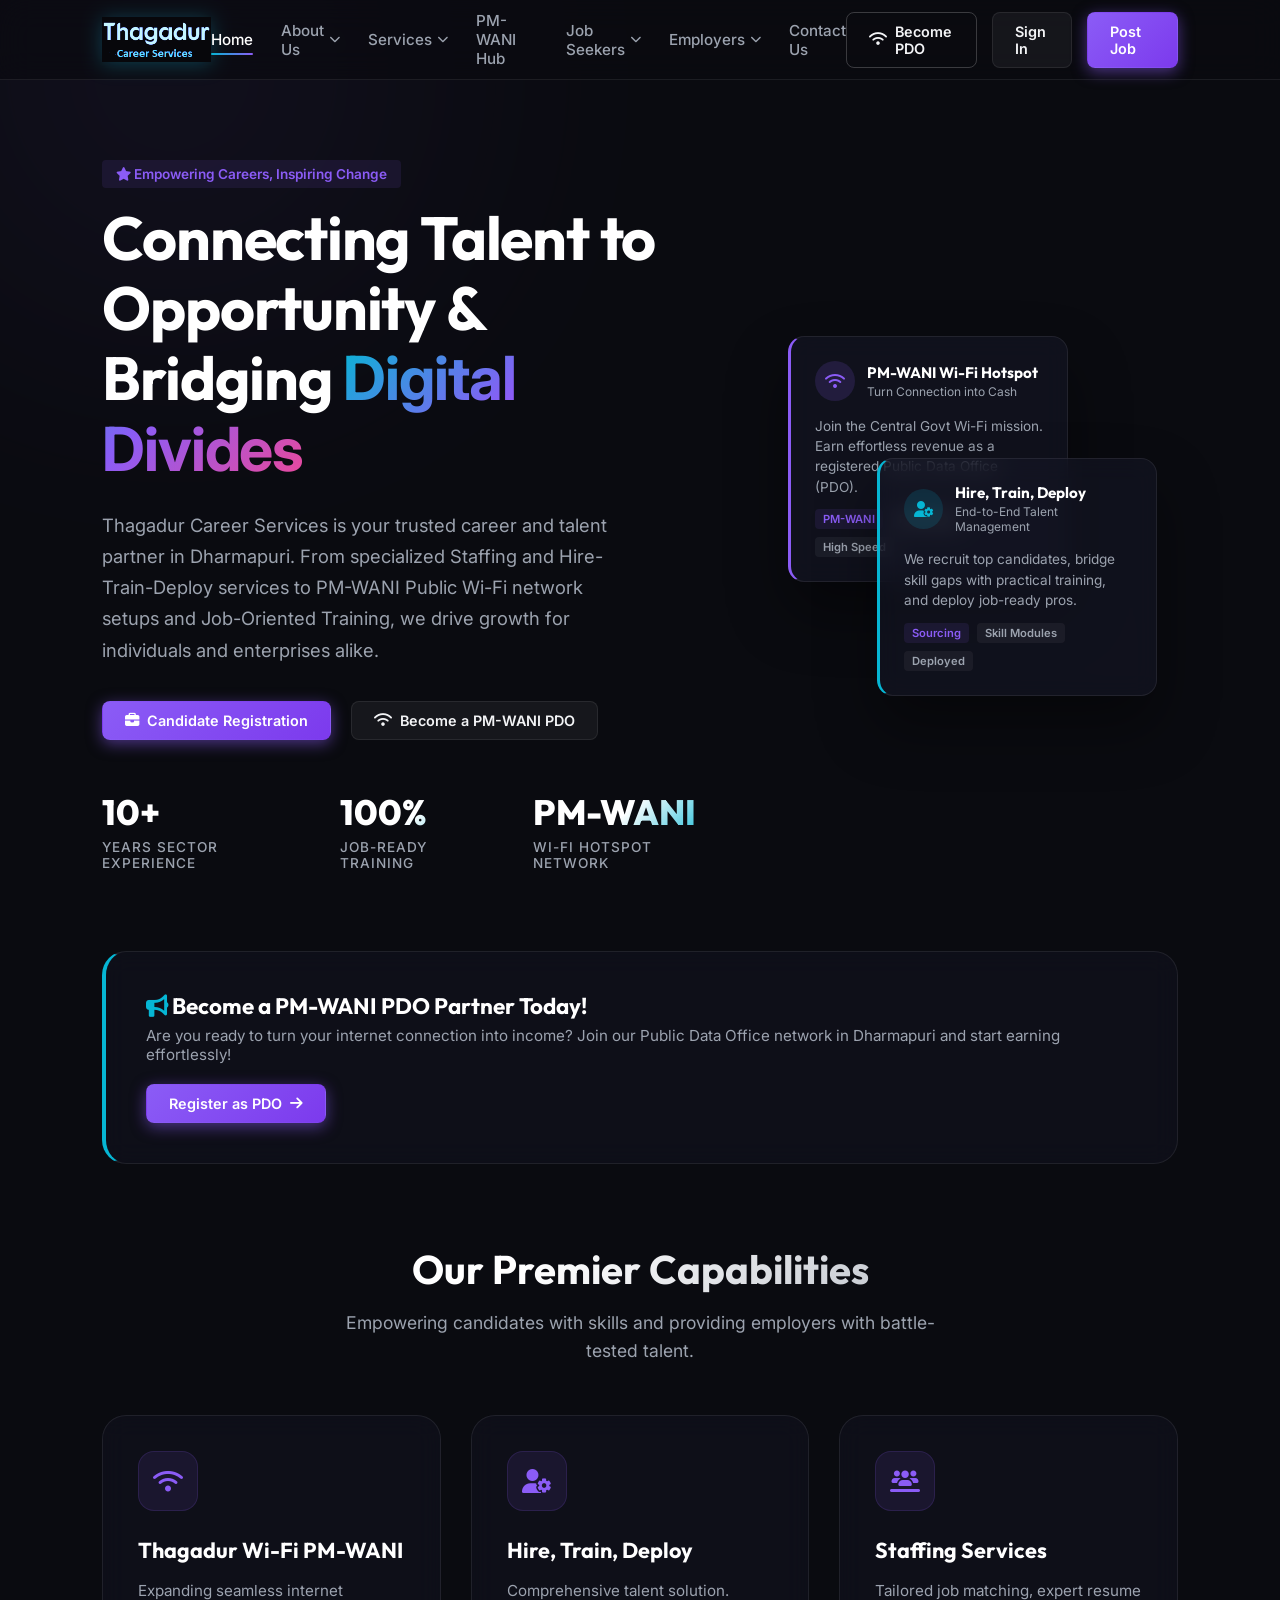
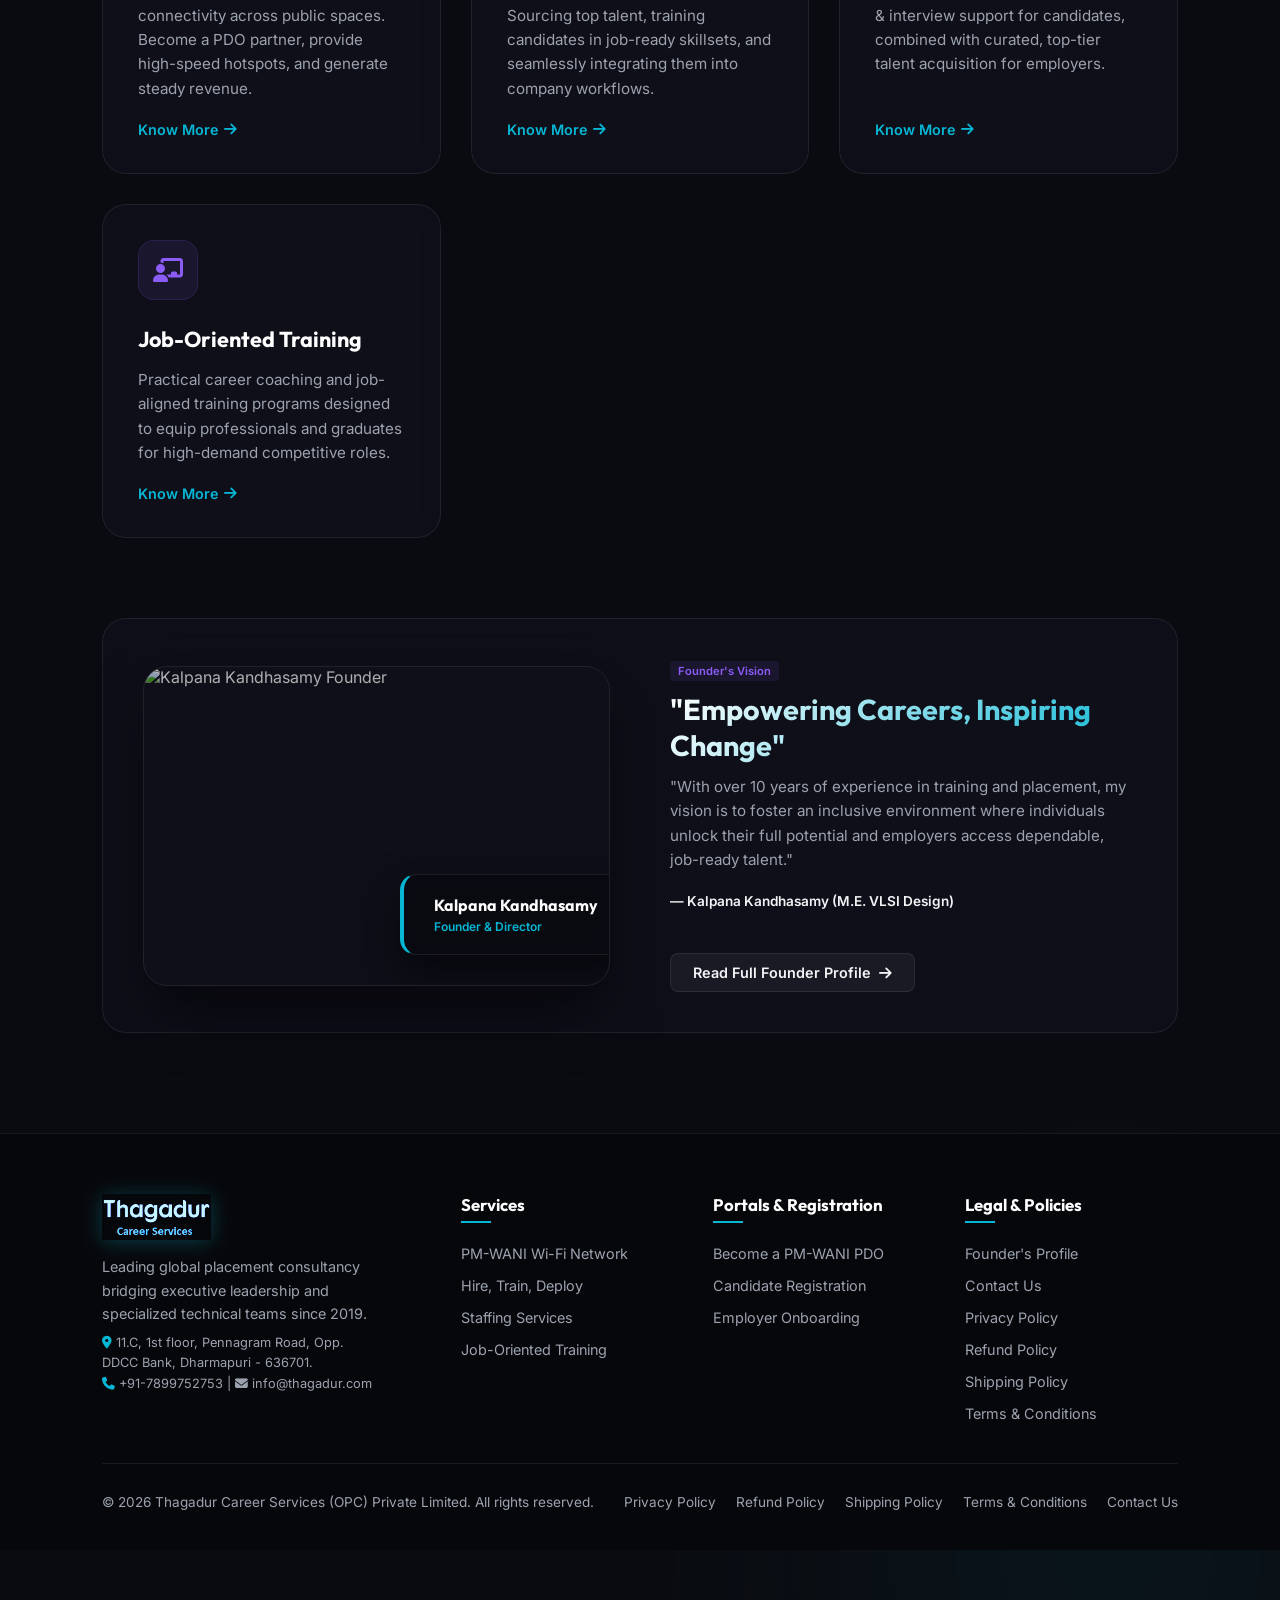
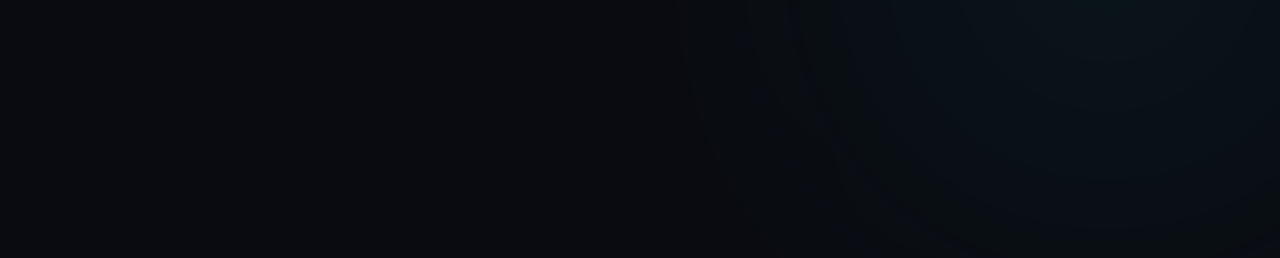
==== index.html @ 4e6bfbfd "Extract and add authentic policy documents (Privacy Policy, Refund Policy, Shipping Policy, Terms & " ====
<!DOCTYPE html>
<html lang="en">
<head>
    <meta charset="UTF-8">
    <meta name="viewport" content="width=device-width, initial-scale=1.0">
    <meta name="description" content="Thagadur Career Services - Premier placement, staffing, PM-WANI Wi-Fi, Hire-Train-Deploy and job-oriented training agency based in Dharmapuri. Empowering careers, inspiring change.">
    <title>Thagadur Career Services | Career & Digital Connectivity Solutions</title>
    <!-- Stylesheets -->
    <link rel="stylesheet" href="style.css">
    <!-- FontAwesome for Icons -->
    <link rel="stylesheet" href="https://cdnjs.cloudflare.com/ajax/libs/font-awesome/6.4.0/css/all.min.css">
</head>
<body>

    <!-- Header / Navigation -->
    <header id="header">
        <a href="#home" class="logo" onclick="navigateTo('home')">
            <img src="logo.png" alt="Thagadur Career Services" class="logo-img">
        </a>
        <button class="menu-toggle" id="menu-toggle" aria-label="Toggle Navigation Menu">
            <span></span>
            <span></span>
            <span></span>
        </button>
        <nav>
            <ul class="nav-links" id="nav-links">
                <li><a href="#home" class="nav-link active" onclick="navigateTo('home')">Home</a></li>
                <li class="nav-dropdown">
                    <a href="#about" class="nav-link" onclick="navigateTo('about')">About Us <i class="fa-solid fa-chevron-down dropdown-icon"></i></a>
                    <ul class="dropdown-menu">
                        <li><a href="#about" onclick="navigateTo('about')">Company Profile</a></li>
                        <li><a href="#about" onclick="navigateTo('about')">Founder's Profile</a></li>
                    </ul>
                </li>
                <li class="nav-dropdown">
                    <a href="#services" class="nav-link" onclick="navigateTo('services')">Services <i class="fa-solid fa-chevron-down dropdown-icon"></i></a>
                    <ul class="dropdown-menu">
                        <li><a href="#pmwani" onclick="navigateTo('pmwani')">Thagadur Wi-Fi PM-WANI</a></li>
                        <li><a href="#services" onclick="navigateTo('services')">Hire, Train, Deploy</a></li>
                        <li><a href="#services" onclick="navigateTo('services')">Staffing Services</a></li>
                        <li><a href="#services" onclick="navigateTo('services')">Job-Oriented Training</a></li>
                    </ul>
                </li>
                <li><a href="#pmwani" class="nav-link" onclick="navigateTo('pmwani')">PM-WANI Hub</a></li>
                <li class="nav-dropdown">
                    <a href="#jobseeker" class="nav-link" onclick="navigateTo('jobseeker')">Job Seekers <i class="fa-solid fa-chevron-down dropdown-icon"></i></a>
                    <ul class="dropdown-menu">
                        <li><a href="#jobseeker" onclick="navigateTo('jobseeker')">Candidate Registration</a></li>
                        <li><a href="#jobseeker" onclick="navigateTo('jobseeker')">Candidate Sign In</a></li>
                    </ul>
                </li>
                <li class="nav-dropdown">
                    <a href="#employer" class="nav-link" onclick="navigateTo('employer')">Employers <i class="fa-solid fa-chevron-down dropdown-icon"></i></a>
                    <ul class="dropdown-menu">
                        <li><a href="#employer" onclick="navigateTo('employer')">Employer Onboarding</a></li>
                        <li><a href="#employer" onclick="navigateTo('employer')">Post a Job Requirement</a></li>
                    </ul>
                </li>
                <li><a href="#contact" class="nav-link" onclick="navigateTo('contact')">Contact Us</a></li>
            </ul>
        </nav>
        <div class="cta-group">
            <a href="#pmwani" class="btn btn-outline" onclick="navigateTo('pmwani')"><i class="fa-solid fa-wifi"></i> Become PDO</a>
            <a href="#jobseeker" class="btn btn-secondary" onclick="navigateTo('jobseeker')">Sign In</a>
            <a href="#employer" class="btn btn-primary" onclick="navigateTo('employer')">Post Job</a>
        </div>
    </header>

    <!-- Main Section Content -->
    <main>

        <!-- HOME SECTION -->
        <section id="home-section" class="active">
            <div class="hero-content">
                <div class="hero-left">
                    <span class="tag tag-highlight" style="margin-bottom:15px; display:inline-block; padding:6px 14px; font-size:0.85rem;">
                        <i class="fa-solid fa-star"></i> Empowering Careers, Inspiring Change
                    </span>
                    <h1>Connecting Talent to Opportunity & Bridging <span class="gradient-text">Digital Divides</span></h1>
                    <p>Thagadur Career Services is your trusted career and talent partner in Dharmapuri. From specialized Staffing and Hire-Train-Deploy services to PM-WANI Public Wi-Fi network setups and Job-Oriented Training, we drive growth for individuals and enterprises alike.</p>
                    <div class="hero-btns">
                        <a href="#jobseeker" class="btn btn-primary" onclick="navigateTo('jobseeker')">
                            <i class="fa-solid fa-briefcase"></i> Candidate Registration
                        </a>
                        <a href="#pmwani" class="btn btn-secondary" onclick="navigateTo('pmwani')">
                            <i class="fa-solid fa-wifi"></i> Become a PM-WANI PDO
                        </a>
                    </div>
                    <div class="hero-stats">
                        <div class="stat-item">
                            <span class="stat-num" id="stat-hires">10+</span>
                            <span class="stat-label">Years Sector Experience</span>
                        </div>
                        <div class="stat-item">
                            <span class="stat-num" id="stat-companies">100%</span>
                            <span class="stat-label">Job-Ready Training</span>
                        </div>
                        <div class="stat-item">
                            <span class="stat-num" id="stat-jobs">PM-WANI</span>
                            <span class="stat-label">Wi-Fi Hotspot Network</span>
                        </div>
                    </div>
                </div>
                <div class="hero-right">
                    <div class="glow-card glow-card-1">
                        <div class="card-header">
                            <div class="card-icon"><i class="fa-solid fa-wifi"></i></div>
                            <div class="card-title">
                                <h4>PM-WANI Wi-Fi Hotspot</h4>
                                <p>Turn Connection into Cash</p>
                            </div>
                        </div>
                        <div class="card-body">
                            Join the Central Govt Wi-Fi mission. Earn effortless revenue as a registered Public Data Office (PDO).
                        </div>
                        <div class="card-tags">
                            <span class="tag tag-highlight">PM-WANI</span>
                            <span class="tag">PDO Setup</span>
                            <span class="tag">High Speed</span>
                        </div>
                    </div>
                    <div class="glow-card glow-card-2">
                        <div class="card-header">
                            <div class="card-icon"><i class="fa-solid fa-user-gear"></i></div>
                            <div class="card-title">
                                <h4>Hire, Train, Deploy</h4>
                                <p>End-to-End Talent Management</p>
                            </div>
                        </div>
                        <div class="card-body">
                            We recruit top candidates, bridge skill gaps with practical training, and deploy job-ready pros.
                        </div>
                        <div class="card-tags">
                            <span class="tag tag-highlight">Sourcing</span>
                            <span class="tag">Skill Modules</span>
                            <span class="tag">Deployed</span>
                        </div>
                    </div>
                </div>
            </div>

            <!-- Featured Announcement Banner -->
            <div class="glass-panel" style="margin-top: 80px; border-left: 4px solid var(--secondary-color); display:flex; justify-content:space-between; align-items:center; flex-wrap:wrap; gap:20px;">
                <div>
                    <h3 style="font-size:1.4rem; color:var(--text-highlight); margin-bottom:6px;">
                        <i class="fa-solid fa-bullhorn" style="color:var(--secondary-color);"></i> Become a PM-WANI PDO Partner Today!
                    </h3>
                    <p style="color:var(--text-muted); font-size:0.95rem; margin:0;">
                        Are you ready to turn your internet connection into income? Join our Public Data Office network in Dharmapuri and start earning effortlessly!
                    </p>
                </div>
                <a href="#pmwani" class="btn btn-primary" onclick="navigateTo('pmwani')">
                    Register as PDO <i class="fa-solid fa-arrow-right"></i>
                </a>
            </div>

            <!-- Core Services Overview -->
            <div style="margin-top: 80px;">
                <h2 class="section-title">Our Premier Capabilities</h2>
                <p class="section-subtitle">Empowering candidates with skills and providing employers with battle-tested talent.</p>
                <div class="services-grid">
                    <!-- Service 1 -->
                    <div class="glass-panel service-card">
                        <div class="service-icon"><i class="fa-solid fa-wifi"></i></div>
                        <h3>Thagadur Wi-Fi PM-WANI</h3>
                        <p>Expanding seamless internet connectivity across public spaces. Become a PDO partner, provide high-speed hotspots, and generate steady revenue.</p>
                        <a href="javascript:void(0)" class="service-link" onclick="openServiceModal('pmwani')">Know More <i class="fa-solid fa-arrow-right"></i></a>
                    </div>
                    <!-- Service 2 -->
                    <div class="glass-panel service-card">
                        <div class="service-icon"><i class="fa-solid fa-user-gear"></i></div>
                        <h3>Hire, Train, Deploy</h3>
                        <p>Comprehensive talent solution. Sourcing top talent, training candidates in job-ready skillsets, and seamlessly integrating them into company workflows.</p>
                        <a href="javascript:void(0)" class="service-link" onclick="openServiceModal('hiretraindeploy')">Know More <i class="fa-solid fa-arrow-right"></i></a>
                    </div>
                    <!-- Service 3 -->
                    <div class="glass-panel service-card">
                        <div class="service-icon"><i class="fa-solid fa-users-line"></i></div>
                        <h3>Staffing Services</h3>
                        <p>Tailored job matching, expert resume & interview support for candidates, combined with curated, top-tier talent acquisition for employers.</p>
                        <a href="javascript:void(0)" class="service-link" onclick="openServiceModal('staffing')">Know More <i class="fa-solid fa-arrow-right"></i></a>
                    </div>
                    <!-- Service 4 -->
                    <div class="glass-panel service-card">
                        <div class="service-icon"><i class="fa-solid fa-chalkboard-user"></i></div>
                        <h3>Job-Oriented Training</h3>
                        <p>Practical career coaching and job-aligned training programs designed to equip professionals and graduates for high-demand competitive roles.</p>
                        <a href="javascript:void(0)" class="service-link" onclick="openServiceModal('training')">Know More <i class="fa-solid fa-arrow-right"></i></a>
                    </div>
                </div>
            </div>

            <!-- Founder's Highlight Banner -->
            <div style="margin-top: 80px;">
                <div class="glass-panel about-grid" style="align-items:center;">
                    <div class="about-left-img" style="height: 320px;">
                        <img src="https://images.unsplash.com/photo-1573496359142-b8d87734a5a2?auto=format&fit=crop&w=800&q=80" alt="Kalpana Kandhasamy Founder">
                        <div class="img-overlay-card">
                            <h4 style="color:var(--text-highlight); font-size:1rem; margin-bottom:4px;">Kalpana Kandhasamy</h4>
                            <p style="color:var(--secondary-color); font-size:0.75rem; margin:0; font-weight:600;">Founder & Director</p>
                        </div>
                    </div>
                    <div class="about-right">
                        <span class="tag tag-highlight" style="margin-bottom:10px; display:inline-block;">Founder's Vision</span>
                        <h3 style="font-size:1.8rem; margin-bottom:12px;">"Empowering Careers, Inspiring Change"</h3>
                        <p style="font-size:0.95rem; line-height:1.6; color:var(--text-muted); margin-bottom:18px;">
                            "With over 10 years of experience in training and placement, my vision is to foster an inclusive environment where individuals unlock their full potential and employers access dependable, job-ready talent."
                        </p>
                        <p style="font-size:0.85rem; color:var(--text-primary); font-weight:600;">
                            — Kalpana Kandhasamy (M.E. VLSI Design)
                        </p>
                        <a href="#about" class="btn btn-secondary" style="margin-top:15px;" onclick="navigateTo('about')">Read Full Founder Profile <i class="fa-solid fa-arrow-right"></i></a>
                    </div>
                </div>
            </div>

        </section>

        <!-- ABOUT US & FOUNDER SECTION -->
        <section id="about-section">
            <h2 class="section-title">About Thagadur Career Services</h2>
            <p class="section-subtitle">Dedicated to career development, placement excellence, and digital transformation.</p>
            
            <div class="about-grid">
                <div class="about-left-img">
                    <img src="https://images.unsplash.com/photo-1522071820081-009f0129c71c?auto=format&fit=crop&w=800&q=80" alt="Thagadur Team Meeting">
                    <div class="img-overlay-card">
                        <h4 style="color:var(--text-highlight); font-size:1.1rem; margin-bottom:5px;">Est. 2019</h4>
                        <p style="color:var(--text-muted); font-size:0.8rem; line-height:1.4; margin:0;">Headquartered in Dharmapuri, serving candidates and business partners across Tamil Nadu and India.</p>
                    </div>
                </div>
                <div class="about-right">
                    <h3>Building Bridges Between Talent & Growth</h3>
                    <p>Thagadur Career Services bridges the gap between candidates searching for career opportunities and companies seeking job-ready professionals. We coach students and working professionals through reorganizations, skill developments, and career transitions.</p>
                    <p>Additionally, as part of the Central Government’s **PM-WANI (Prime Minister Wi-Fi Access Network Interface)** initiative, we empower local shopkeepers and entrepreneurs in Dharmapuri to host Public Wi-Fi hotspots and earn continuous passive income.</p>
                    
                    <div class="about-values">
                        <div class="value-item">
                            <div class="value-icon"><i class="fa-solid fa-graduation-cap"></i></div>
                            <div class="value-text">
                                <h4>Job-Oriented Training</h4>
                                <p>Customized skill development modules designed to meet modern industry demands.</p>
                            </div>
                        </div>
                        <div class="value-item">
                            <div class="value-icon"><i class="fa-solid fa-wifi"></i></div>
                            <div class="value-text">
                                <h4>PM-WANI Wi-Fi Mission</h4>
                                <p>Expanding internet connectivity and enabling local PDO monetization.</p>
                            </div>
                        </div>
                        <div class="value-item">
                            <div class="value-icon"><i class="fa-solid fa-handshake"></i></div>
                            <div class="value-text">
                                <h4>Hire, Train, Deploy</h4>
                                <p>Delivering vetted, pre-trained candidates ready for immediate project integration.</p>
                            </div>
                        </div>
                        <div class="value-item">
                            <div class="value-icon"><i class="fa-solid fa-location-dot"></i></div>
                            <div class="value-text">
                                <h4>Dharmapuri HQ</h4>
                                <p>Located on Pennagram Road, opposite DDCC Bank, supporting local and national talent.</p>
                            </div>
                        </div>
                    </div>
                </div>
            </div>

            <!-- Founder's Full Profile -->
            <div style="margin-top: 80px;" class="glass-panel">
                <div class="founder-card-wrapper">
                    <div style="text-align:center; min-width:200px;">
                        <div class="avatar-placeholder" style="width:110px; height:110px; font-size:2.8rem; margin:0 auto 15px;">KK</div>
                        <h3 style="font-size:1.3rem; margin-bottom:4px;">Kalpana Kandhasamy</h3>
                        <p style="color:var(--secondary-color); font-size:0.85rem; font-weight:600;">Founder & Director</p>
                        <p style="color:var(--text-muted); font-size:0.8rem; margin-top:6px;">M.E. in VLSI Design</p>
                    </div>
                    <div style="flex:1; min-width:280px;">
                        <h3 style="font-size:1.5rem; margin-bottom:12px; color:var(--text-highlight);">Founder's Profile & Leadership Journey</h3>
                        <p style="color:var(--text-muted); font-size:0.95rem; line-height:1.7; margin-bottom:15px;">
                            With over 10 years of experience in the training and placement sector, Kalpana Kandhasamy is a passionate advocate for talent development and career advancement. As the founder and director of Thagadur Career Services, she is committed to fostering an inclusive environment where individuals thrive.
                        </p>
                        <div class="founder-subgrid">
                            <div style="background:rgba(10,11,16,0.4); padding:15px; border-radius:8px; border:1px solid var(--border-color);">
                                <h4 style="color:var(--secondary-color); margin-bottom:6px;"><i class="fa-solid fa-book-bookmark"></i> Education & Expertise</h4>
                                <p style="color:var(--text-muted); font-size:0.85rem; margin:0;">Holds a Master of Engineering (M.E.) in VLSI Design. Her technical background equips her with deep insight into engineering and employer skill expectations.</p>
                            </div>
                            <div style="background:rgba(10,11,16,0.4); padding:15px; border-radius:8px; border:1px solid var(--border-color);">
                                <h4 style="color:var(--primary-color); margin-bottom:6px;"><i class="fa-solid fa-briefcase"></i> Vision & Impact</h4>
                                <p style="color:var(--text-muted); font-size:0.85rem; margin:0;">Driving placement initiatives that empower job seekers, support regional employment growth, and advance digital connectivity through PM-WANI.</p>
                            </div>
                        </div>
                    </div>
                </div>
            </div>
        </section>

        <!-- SERVICES SECTION -->
        <section id="services-section">
            <h2 class="section-title">Core Services & Solutions</h2>
            <p class="section-subtitle">Customized placement, skill training, and digital connectivity frameworks.</p>
            <div class="services-grid">
                <!-- Service 1 -->
                <div class="glass-panel service-card">
                    <div class="service-icon"><i class="fa-solid fa-wifi"></i></div>
                    <h3>Thagadur Wi-Fi PM-WANI</h3>
                    <p>Public Wi-Fi Access Network Interface scheme by Govt of India. Enable shopkeepers & entrepreneurs to set up PDO Wi-Fi hotspots and earn revenue.</p>
                    <a href="javascript:void(0)" class="service-link" onclick="openServiceModal('pmwani')">Learn More <i class="fa-solid fa-arrow-right"></i></a>
                </div>
                <!-- Service 2 -->
                <div class="glass-panel service-card">
                    <div class="service-icon"><i class="fa-solid fa-user-gear"></i></div>
                    <h3>Hire, Train, Deploy</h3>
                    <p>Streamlined talent acquisition solution. Sourcing top candidates, providing targeted skill training, and deploying job-ready professionals.</p>
                    <a href="javascript:void(0)" class="service-link" onclick="openServiceModal('hiretraindeploy')">Learn More <i class="fa-solid fa-arrow-right"></i></a>
                </div>
                <!-- Service 3 -->
                <div class="glass-panel service-card">
                    <div class="service-icon"><i class="fa-solid fa-users-line"></i></div>
                    <h3>Staffing Services</h3>
                    <p>Tailored job matching, expert resume crafting, interview coaching, and talent acquisition for permanent and contract staffing positions.</p>
                    <a href="javascript:void(0)" class="service-link" onclick="openServiceModal('staffing')">Learn More <i class="fa-solid fa-arrow-right"></i></a>
                </div>
                <!-- Service 4 -->
                <div class="glass-panel service-card">
                    <div class="service-icon"><i class="fa-solid fa-chalkboard-user"></i></div>
                    <h3>Job-Oriented Training</h3>
                    <p>Practical training modules coaching students and graduates to master technical skills and excel in competitive job markets.</p>
                    <a href="javascript:void(0)" class="service-link" onclick="openServiceModal('training')">Learn More <i class="fa-solid fa-arrow-right"></i></a>
                </div>
            </div>
        </section>

        <!-- PM-WANI DEDICATED HUB SECTION -->
        <section id="pmwani-section">
            <h2 class="section-title">PM-WANI Wi-Fi Network & PDO Hub</h2>
            <p class="section-subtitle">Prime Minister Wi-Fi Access Network Interface — Elevating Wireless Internet Connectivity Across India</p>
            
            <div class="about-grid" style="margin-bottom:50px;">
                <div class="about-right">
                    <span class="tag tag-highlight" style="margin-bottom:12px; display:inline-block;">Govt. of India Initiative</span>
                    <h3>Turn Your Internet Connection into Earnings</h3>
                    <p>The Prime Minister Wi-Fi Access Network Interface (PM-WANI) is a transformative national initiative aimed at expanding high-speed wireless internet access through Public Wi-Fi Hotspots.</p>
                    <p>Through Thagadur WiFi PM-WANI, small shopkeepers, tea stalls, local businesses, and individuals can register as **Public Data Offices (PDO)**. By installing a PDO Wi-Fi device, you can provide Wi-Fi access to visitors and earn steady income effortlessly.</p>
                    <div style="display:flex; gap:15px; margin-top:20px;">
                        <a href="#pdo-register-box" class="btn btn-primary">Become a PDO Partner</a>
                    </div>
                </div>
                <div class="glass-panel" style="padding:30px;">
                    <h3 style="font-size:1.3rem; margin-bottom:15px; color:var(--secondary-color);">Why Join Thagadur PM-WANI?</h3>
                    <ul class="modal-features">
                        <li><i class="fa-solid fa-circle-check"></i> Seamless Setup & Provisioning of PDO Devices</li>
                        <li><i class="fa-solid fa-circle-check"></i> Boost income for small shopkeepers & local businesses</li>
                        <li><i class="fa-solid fa-circle-check"></i> Affordable, high-speed data packages for youth & community</li>
                        <li><i class="fa-solid fa-circle-check"></i> Secure HTTPS integration with PDO Aggregators (PDOA)</li>
                        <li><i class="fa-solid fa-circle-check"></i> Full tech support & troubleshooting from Thagadur Team</li>
                    </ul>
                </div>
            </div>

            <!-- PDO Registration Form Container -->
            <div id="pdo-register-box" class="glass-panel" style="max-width:650px; margin:0 auto;">
                <h3 style="font-size:1.5rem; text-align:center; margin-bottom:10px;">Register as a PM-WANI PDO Partner</h3>
                <p style="color:var(--text-muted); text-align:center; font-size:0.9rem; margin-bottom:25px;">Fill out the details below to receive your PDO Wi-Fi Device setup information.</p>
                <form id="pdo-form" onsubmit="handlePdoSubmit(event)">
                    <div class="form-group">
                        <label for="pdo-name">Full Name / Shop Name <span class="required">*</span></label>
                        <input type="text" id="pdo-name" class="form-control" placeholder="Enter owner or shop name" required>
                    </div>
                    <div class="form-group-row">
                        <div class="form-group">
                            <label for="pdo-phone">Mobile Number <span class="required">*</span></label>
                            <input type="tel" id="pdo-phone" class="form-control" placeholder="10-digit phone number" required>
                        </div>
                        <div class="form-group">
                            <label for="pdo-email">Email Address</label>
                            <input type="email" id="pdo-email" class="form-control" placeholder="example@gmail.com">
                        </div>
                    </div>
                    <div class="form-group">
                        <label for="pdo-location">Shop Address / Installation Location <span class="required">*</span></label>
                        <textarea id="pdo-location" class="form-control" placeholder="Enter full shop address or location details..." required></textarea>
                    </div>
                    <button type="submit" class="btn btn-primary" style="width:100%; justify-content:center;">
                        Submit PDO Registration <i class="fa-solid fa-paper-plane"></i>
                    </button>
                </form>
            </div>
        </section>

        <!-- JOB SEEKER REGISTRATION SECTION -->
        <section id="jobseeker-section">
            <div class="wizard-container glass-panel">
                <h2 style="font-size:1.8rem; text-align:center; margin-bottom:10px;">Job Seeker Registration</h2>
                <p style="color:var(--text-muted); text-align:center; font-size:0.9rem; margin-bottom:30px;">Create your profile and start receiving interview schedules from verified hiring partners.</p>
                
                <!-- Progress steps -->
                <div class="wizard-steps">
                    <div class="wizard-step-progress" id="jobseeker-progress"></div>
                    <div class="step-indicator active" id="seeker-indicator-1">1 <span class="label">Personal</span></div>
                    <div class="step-indicator" id="seeker-indicator-2">2 <span class="label">Professional</span></div>
                    <div class="step-indicator" id="seeker-indicator-3">3 <span class="label">Resume & Match</span></div>
                </div>

                <!-- Registration Forms -->
                <form id="jobseeker-form" onsubmit="handleRegistrationSubmit(event, 'seeker')">
                    
                    <!-- Panel 1: Personal info -->
                    <div class="wizard-form-panel active" id="seeker-panel-1">
                        <div class="form-group-row">
                            <div class="form-group">
                                <label for="seeker-firstname">First Name <span class="required">*</span></label>
                                <input type="text" id="seeker-firstname" class="form-control" placeholder="Enter first name" required>
                                <span class="error-msg">First name is required</span>
                            </div>
                            <div class="form-group">
                                <label for="seeker-lastname">Last Name <span class="required">*</span></label>
                                <input type="text" id="seeker-lastname" class="form-control" placeholder="Enter last name" required>
                                <span class="error-msg">Last name is required</span>
                            </div>
                        </div>
                        <div class="form-group">
                            <label for="seeker-email">Email Address <span class="required">*</span></label>
                            <input type="email" id="seeker-email" class="form-control" placeholder="example@gmail.com" required>
                            <span class="error-msg">Please enter a valid email address</span>
                        </div>
                        <div class="form-group">
                            <label for="seeker-phone">Phone Number <span class="required">*</span></label>
                            <input type="tel" id="seeker-phone" class="form-control" placeholder="+91 98765 43210" required>
                            <span class="error-msg">Phone number is required</span>
                        </div>
                    </div>

                    <!-- Panel 2: Profile details -->
                    <div class="wizard-form-panel" id="seeker-panel-2">
                        <div class="form-group">
                            <label for="seeker-specialty">Job Field / Specialty <span class="required">*</span></label>
                            <select id="seeker-specialty" class="form-control" required>
                                <option value="" disabled selected>Select specialty</option>
                                <option value="Software Engineering">Software & IT Engineering</option>
                                <option value="VLSI & Hardware Design">VLSI & Hardware Design</option>
                                <option value="Technical Staffing">Technical & Field Operations</option>
                                <option value="Customer Support & BPO">Customer Support & BPO</option>
                                <option value="Finance & Accounting">Finance & Accounting</option>
                                <option value="Digital Marketing & PM-WANI">Digital Operations & PM-WANI</option>
                            </select>
                            <span class="error-msg">Specialty is required</span>
                        </div>
                        <div class="form-group-row">
                            <div class="form-group">
                                <label for="seeker-experience">Experience (Years) <span class="required">*</span></label>
                                <input type="number" id="seeker-experience" class="form-control" min="0" max="50" placeholder="e.g. 2" required>
                                <span class="error-msg">Valid experience is required</span>
                            </div>
                            <div class="form-group">
                                <label for="seeker-expectedsalary">Expected Annual Salary (₹) <span class="required">*</span></label>
                                <input type="number" id="seeker-expectedsalary" class="form-control" min="10000" max="5000000" placeholder="e.g. 350000" required>
                                <span class="error-msg">Expected salary is required</span>
                            </div>
                        </div>
                        <div class="form-group">
                            <label for="seeker-skills">Key Core Skills (Comma-separated) <span class="required">*</span></label>
                            <input type="text" id="seeker-skills" class="form-control" placeholder="e.g. Java, Python, Customer Support, VLSI" required>
                            <span class="error-msg">Skills list is required</span>
                        </div>
                    </div>

                    <!-- Panel 3: Resume upload and final notes -->
                    <div class="wizard-form-panel" id="seeker-panel-3">
                        <div class="form-group">
                            <label>Upload Resume (PDF / DOCX) <span class="required">*</span></label>
                            <div class="file-upload-wrapper">
                                <div class="file-upload-btn" id="seeker-resume-area">
                                    <i class="fa-solid fa-cloud-arrow-up"></i>
                                    <span>Drag & drop your file here, or click to upload</span>
                                    <span style="font-size:0.75rem; color:var(--text-muted); margin-top:5px;">Max file size: 10MB</span>
                                    <span class="file-upload-name" id="seeker-file-name"></span>
                                </div>
                                <input type="file" id="seeker-resume" accept=".pdf,.doc,.docx" required onchange="handleFileChange(this, 'seeker')">
                            </div>
                            <span class="error-msg">Resume file is required</span>
                        </div>
                        <div class="form-group">
                            <label for="seeker-summary">Brief Professional Summary</label>
                            <textarea id="seeker-summary" class="form-control" placeholder="Briefly describe your career background and career goals..."></textarea>
                        </div>
                    </div>

                    <!-- Wizard actions navigation -->
                    <div class="wizard-actions">
                        <button type="button" class="btn btn-secondary" id="seeker-prev-btn" onclick="wizardStep('seeker', -1)" style="visibility:hidden;">
                            <i class="fa-solid fa-chevron-left"></i> Previous
                        </button>
                        <button type="button" class="btn btn-primary" id="seeker-next-btn" onclick="wizardStep('seeker', 1)">
                            Next <i class="fa-solid fa-chevron-right"></i>
                        </button>
                        <button type="submit" class="btn btn-primary" id="seeker-submit-btn" style="display:none;">
                            Submit & Launch Profile <i class="fa-solid fa-check"></i>
                        </button>
                    </div>
                </form>
            </div>
        </section>

        <!-- EMPLOYER REGISTRATION SECTION -->
        <section id="employer-section">
            <div class="wizard-container glass-panel">
                <h2 style="font-size:1.8rem; text-align:center; margin-bottom:10px;">Employer Partnership Registration</h2>
                <p style="color:var(--text-muted); text-align:center; font-size:0.9rem; margin-bottom:30px;">Partner with Thagadur Career Services for Hire-Train-Deploy and Staffing Solutions.</p>
                
                <!-- Progress steps -->
                <div class="wizard-steps">
                    <div class="wizard-step-progress" id="employer-progress"></div>
                    <div class="step-indicator active" id="employer-indicator-1">1 <span class="label">Company</span></div>
                    <div class="step-indicator" id="employer-indicator-2">2 <span class="label">Contact</span></div>
                    <div class="step-indicator" id="employer-indicator-3">3 <span class="label">Requirements</span></div>
                </div>

                <!-- Registration Forms -->
                <form id="employer-form" onsubmit="handleRegistrationSubmit(event, 'employer')">
                    
                    <!-- Panel 1: Company Profile -->
                    <div class="wizard-form-panel active" id="employer-panel-1">
                        <div class="form-group">
                            <label for="employer-company">Company Legal Name <span class="required">*</span></label>
                            <input type="text" id="employer-company" class="form-control" placeholder="e.g. Acme Technologies Pvt Ltd" required>
                            <span class="error-msg">Company name is required</span>
                        </div>
                        <div class="form-group-row">
                            <div class="form-group">
                                <label for="employer-website">Corporate Website <span class="required">*</span></label>
                                <input type="url" id="employer-website" class="form-control" placeholder="https://example.com" required>
                                <span class="error-msg">Please enter a valid website URL</span>
                            </div>
                            <div class="form-group">
                                <label for="employer-industry">Industry / Sector <span class="required">*</span></label>
                                <select id="employer-industry" class="form-control" required>
                                    <option value="" disabled selected>Select industry</option>
                                    <option value="IT & Software">IT & Software Development</option>
                                    <option value="Electronics & VLSI">Electronics & VLSI</option>
                                    <option value="Telecom & PM-WANI">Telecom & Network Services</option>
                                    <option value="Manufacturing">Manufacturing & Operations</option>
                                    <option value="Healthcare">Healthcare & Services</option>
                                </select>
                                <span class="error-msg">Industry is required</span>
                            </div>
                        </div>
                        <div class="form-group">
                            <label for="employer-size">Company Size <span class="required">*</span></label>
                            <select id="employer-size" class="form-control" required>
                                <option value="" disabled selected>Select company size</option>
                                <option value="1-50 employees">1 - 50 Employees</option>
                                <option value="51-200 employees">51 - 200 Employees</option>
                                <option value="201-1000 employees">201 - 1000 Employees</option>
                                <option value="1000+ employees">1000+ Enterprise Employees</option>
                            </select>
                            <span class="error-msg">Company size is required</span>
                        </div>
                    </div>

                    <!-- Panel 2: HR Contact Info -->
                    <div class="wizard-form-panel" id="employer-panel-2">
                        <div class="form-group">
                            <label for="employer-hrname">Representative Name <span class="required">*</span></label>
                            <input type="text" id="employer-hrname" class="form-control" placeholder="Enter full name" required>
                            <span class="error-msg">HR contact name is required</span>
                        </div>
                        <div class="form-group">
                            <label for="employer-designation">Designation / Title <span class="required">*</span></label>
                            <input type="text" id="employer-designation" class="form-control" placeholder="e.g. HR Manager / Talent Lead" required>
                            <span class="error-msg">Designation is required</span>
                        </div>
                        <div class="form-group-row">
                            <div class="form-group">
                                <label for="employer-email">Work Email Address <span class="required">*</span></label>
                                <input type="email" id="employer-email" class="form-control" placeholder="hr@company.com" required>
                                <span class="error-msg">Please enter a valid work email</span>
                            </div>
                            <div class="form-group">
                                <label for="employer-phone">Contact Phone <span class="required">*</span></label>
                                <input type="tel" id="employer-phone" class="form-control" placeholder="+91 98765 43210" required>
                                <span class="error-msg">Contact number is required</span>
                            </div>
                        </div>
                    </div>

                    <!-- Panel 3: Hiring Requirements -->
                    <div class="wizard-form-panel" id="employer-panel-3">
                        <div class="form-group">
                            <label for="employer-openings">Active Hiring Needs <span class="required">*</span></label>
                            <select id="employer-openings" class="form-control" required>
                                <option value="" disabled selected>Select service interest</option>
                                <option value="Hire Train Deploy">Hire, Train, Deploy Model</option>
                                <option value="Staffing Services">Permanent / Contract Staffing</option>
                                <option value="Job Training Pipeline">Custom Student Training Pipeline</option>
                            </select>
                            <span class="error-msg">This field is required</span>
                        </div>
                        <div class="form-group">
                            <label for="employer-rolesdesc">Describe Your Hiring & Skill Requirements</label>
                            <textarea id="employer-rolesdesc" class="form-control" placeholder="Specify roles, technical requirements, target locations, or training specifications..."></textarea>
                        </div>
                    </div>

                    <!-- Wizard actions navigation -->
                    <div class="wizard-actions">
                        <button type="button" class="btn btn-secondary" id="employer-prev-btn" onclick="wizardStep('employer', -1)" style="visibility:hidden;">
                            <i class="fa-solid fa-chevron-left"></i> Previous
                        </button>
                        <button type="button" class="btn btn-primary" id="employer-next-btn" onclick="wizardStep('employer', 1)">
                            Next <i class="fa-solid fa-chevron-right"></i>
                        </button>
                        <button type="submit" class="btn btn-primary" id="employer-submit-btn" style="display:none;">
                            Submit Partnership Request <i class="fa-solid fa-handshake"></i>
                        </button>
                    </div>
                </form>
            </div>
        </section>

        <!-- CONTACT US SECTION -->
        <section id="contact-section">
            <h2 class="section-title">Get In Touch</h2>
            <p class="section-subtitle">Reach out to our team in Dharmapuri for career guidance, staffing, or PM-WANI PDO inquiries.</p>
            
            <div class="contact-grid">
                <!-- Contact info details and simulated map -->
                <div class="contact-info">
                    <div class="glass-panel contact-card">
                        <div class="contact-card-icon"><i class="fa-solid fa-location-dot"></i></div>
                        <div class="contact-card-details">
                            <h4>Headquarters Location</h4>
                            <p>Thagadur Career Services<br>11.C, 1st floor, Pennagram Road,<br>Opposite to DDCC bank,<br>Dharmapuri - 636701, Tamil Nadu.</p>
                        </div>
                    </div>
                    <div class="glass-panel contact-card">
                        <div class="contact-card-icon"><i class="fa-solid fa-phone"></i></div>
                        <div class="contact-card-details">
                            <h4>Phone & Helpline</h4>
                            <p>+91-7899752753<br>Mon - Sat, 9:00 AM - 6:30 PM IST</p>
                        </div>
                    </div>
                    <div class="glass-panel contact-card">
                        <div class="contact-card-icon"><i class="fa-solid fa-envelope"></i></div>
                        <div class="contact-card-details">
                            <h4>Email Communications</h4>
                            <p>info@thagadur.com<br>support@thagadur.com</p>
                        </div>
                    </div>
                    <!-- Social Links -->
                    <div style="display: flex; flex-direction: column; gap: 10px;">
                        <h4 style="font-size: 0.95rem; text-transform:uppercase; letter-spacing:1px; color:var(--text-muted);">Connect with us</h4>
                        <div class="social-links">
                            <a href="https://facebook.com" target="_blank" class="social-btn"><i class="fa-brands fa-facebook-f"></i></a>
                            <a href="https://twitter.com" target="_blank" class="social-btn"><i class="fa-brands fa-twitter"></i></a>
                            <a href="https://linkedin.com" target="_blank" class="social-btn"><i class="fa-brands fa-linkedin-in"></i></a>
                            <a href="https://github.com/ksilambarasan/webapp04" target="_blank" class="social-btn"><i class="fa-brands fa-github"></i></a>
                        </div>
                    </div>
                    <!-- Map Graphic -->
                    <div class="map-placeholder">
                        <div class="map-grid"></div>
                        <i class="fa-solid fa-map-pin map-pin"></i>
                        <span style="position:absolute; bottom:15px; color:var(--text-primary); font-size:0.8rem; z-index:2; font-weight:600; text-shadow:0 2px 4px rgba(0,0,0,0.8);">Thagadur HQ - Pennagram Rd, Dharmapuri</span>
                    </div>
                </div>

                <!-- Contact Message Form -->
                <div class="glass-panel">
                    <h3 style="font-size:1.5rem; margin-bottom:15px; border-bottom:1px solid var(--border-color); padding-bottom:12px;">Send an Inquiry</h3>
                    <form id="contact-form" onsubmit="handleContactSubmit(event)">
                        <div class="form-group">
                            <label for="contact-name">Your Full Name <span class="required">*</span></label>
                            <input type="text" id="contact-name" class="form-control" placeholder="Enter full name" required>
                            <span class="error-msg">Name is required</span>
                        </div>
                        <div class="form-group">
                            <label for="contact-email">Email Address <span class="required">*</span></label>
                            <input type="email" id="contact-email" class="form-control" placeholder="example@gmail.com" required>
                            <span class="error-msg">Valid email is required</span>
                        </div>
                        <div class="form-group">
                            <label for="contact-subject">Inquiry Subject <span class="required">*</span></label>
                            <input type="text" id="contact-subject" class="form-control" placeholder="e.g. Staffing Services / PM-WANI PDO Inquiry" required>
                            <span class="error-msg">Subject is required</span>
                        </div>
                        <div class="form-group">
                            <label for="contact-message">Detailed Message <span class="required">*</span></label>
                            <textarea id="contact-message" class="form-control" placeholder="Write your inquiry message here..." required></textarea>
                            <span class="error-msg">Message content is required</span>
                        </div>
                        <button type="submit" class="btn btn-primary" style="width: 100%; justify-content: center; margin-top: 10px;">
                            Dispatch Message <i class="fa-solid fa-paper-plane"></i>
                        </button>
                    </form>
                </div>
            </div>
        </section>

        <!-- JOB SEEKER DASHBOARD (HIDDEN ON START) -->
        <section id="dashboard-seeker-section">
            <div class="dashboard-grid">
                <!-- Sidebar -->
                <div class="dashboard-sidebar">
                    <div class="sidebar-profile">
                        <div class="avatar-placeholder" id="seeker-avatar-lbl">JS</div>
                        <h4 id="seeker-profile-name">Candidate Name</h4>
                        <p id="seeker-profile-role">Software Engineer</p>
                    </div>
                    <button class="dashboard-menu-item active" onclick="switchDashboardTab('seeker', 'home')">
                        <i class="fa-solid fa-house"></i> Overview
                    </button>
                    <button class="dashboard-menu-item" onclick="switchDashboardTab('seeker', 'jobs')">
                        <i class="fa-solid fa-briefcase"></i> Vetted Jobs
                    </button>
                    <button class="dashboard-menu-item" onclick="switchDashboardTab('seeker', 'applications')">
                        <i class="fa-solid fa-file-circle-check"></i> Applications
                    </button>
                    <button class="dashboard-menu-item" onclick="logoutSession()" style="margin-top:auto; color:var(--accent-magenta);">
                        <i class="fa-solid fa-right-from-bracket"></i> Sign Out
                    </button>
                </div>

                <!-- Main Work Area -->
                <div class="dashboard-main-area">
                    
                    <!-- Tab: Overview -->
                    <div class="dashboard-content-panel active" id="seeker-tab-home">
                        <div class="dashboard-header-bar">
                            <h2>Candidate Matchspace</h2>
                            <span style="font-size:0.85rem; color:var(--secondary-color); font-weight:600;"><i class="fa-solid fa-circle-check"></i> Verified Candidate</span>
                        </div>
                        <div class="metrics-row">
                            <div class="glass-panel metric-card">
                                <div class="metric-header"><span>Match Index Score</span><i class="fa-solid fa-bullseye" style="color:var(--secondary-color)"></i></div>
                                <div class="metric-val" id="seeker-match-score">94%</div>
                            </div>
                            <div class="glass-panel metric-card">
                                <div class="metric-header"><span>Recommended Jobs</span><i class="fa-solid fa-rocket" style="color:var(--primary-color)"></i></div>
                                <div class="metric-val">14 Roles</div>
                            </div>
                            <div class="glass-panel metric-card">
                                <div class="metric-header"><span>Active Interviews</span><i class="fa-solid fa-user-clock" style="color:var(--accent-magenta)"></i></div>
                                <div class="metric-val" id="seeker-active-interviews">2 Scheduled</div>
                            </div>
                        </div>

                        <div class="glass-panel" style="margin-bottom:30px;">
                            <h3 style="font-size:1.15rem; margin-bottom:15px; display:flex; align-items:center; gap:10px;">
                                <i class="fa-solid fa-address-card" style="color:var(--secondary-color)"></i> Registered Profile Blueprint
                            </h3>
                            <div style="display:grid; grid-template-columns:1fr 1fr; gap:15px; font-size:0.9rem;">
                                <p><strong style="color:var(--text-highlight)">Registered Email:</strong> <span id="seeker-card-email"></span></p>
                                <p><strong style="color:var(--text-highlight)">Contact Phone:</strong> <span id="seeker-card-phone"></span></p>
                                <p><strong style="color:var(--text-highlight)">Years Experience:</strong> <span id="seeker-card-experience"></span> Years</p>
                                <p><strong style="color:var(--text-highlight)">Salary Expectation:</strong> ₹<span id="seeker-card-salary"></span> / yr</p>
                            </div>
                            <p style="margin-top:15px; border-top:1px solid var(--border-color); padding-top:15px; font-size:0.9rem; line-height:1.6;">
                                <strong style="color:var(--text-highlight)">Skills Inventory:</strong> <span id="seeker-card-skills" class="tag tag-highlight" style="display:inline-block; font-size:0.8rem; padding:4px 10px;"></span>
                            </p>
                        </div>
                    </div>

                    <!-- Tab: Recommended Jobs -->
                    <div class="dashboard-content-panel" id="seeker-tab-jobs">
                        <div class="dashboard-header-bar">
                            <h2>Perfect AI Matches</h2>
                            <p style="color:var(--text-muted); font-size:0.85rem;">Based on your skills inventory & specialty profile.</p>
                        </div>
                        <div class="dashboard-list" id="seeker-jobs-list">
                            <!-- Injected dynamically -->
                        </div>
                    </div>

                    <!-- Tab: Applications -->
                    <div class="dashboard-content-panel" id="seeker-tab-applications">
                        <div class="dashboard-header-bar">
                            <h2>Application Progress Track</h2>
                            <p style="color:var(--text-muted); font-size:0.85rem;">Real-time update stream of applications.</p>
                        </div>
                        <div class="dashboard-list">
                            <div class="list-item-card">
                                <div class="list-item-info">
                                    <div class="list-item-avatar"><i class="fa-solid fa-code"></i></div>
                                    <div class="list-item-details">
                                        <h4>Hardware & VLSI Trainee</h4>
                                        <p>Thagadur Labs • Vetted Match Index: 95%</p>
                                    </div>
                                </div>
                                <span class="list-item-status status-interview">Interview Scheduled</span>
                            </div>
                        </div>
                    </div>

                </div>
            </div>
        </section>

        <!-- EMPLOYER DASHBOARD (HIDDEN ON START) -->
        <section id="dashboard-employer-section">
            <div class="dashboard-grid">
                <!-- Sidebar -->
                <div class="dashboard-sidebar">
                    <div class="sidebar-profile">
                        <div class="avatar-placeholder" id="employer-avatar-lbl">IN</div>
                        <h4 id="employer-profile-name">Company Name</h4>
                        <p id="employer-profile-industry">Enterprise Tech</p>
                    </div>
                    <button class="dashboard-menu-item active" onclick="switchDashboardTab('employer', 'home')">
                        <i class="fa-solid fa-house"></i> Overview
                    </button>
                    <button class="dashboard-menu-item" onclick="switchDashboardTab('employer', 'candidates')">
                        <i class="fa-solid fa-users"></i> Talent Matches
                    </button>
                    <button class="dashboard-menu-item" onclick="switchDashboardTab('employer', 'jobs')">
                        <i class="fa-solid fa-plus"></i> Post Job Role
                    </button>
                    <button class="dashboard-menu-item" onclick="logoutSession()" style="margin-top:auto; color:var(--accent-magenta);">
                        <i class="fa-solid fa-right-from-bracket"></i> Sign Out
                    </button>
                </div>

                <!-- Main Work Area -->
                <div class="dashboard-main-area">
                    
                    <!-- Tab: Overview -->
                    <div class="dashboard-content-panel active" id="employer-tab-home">
                        <div class="dashboard-header-bar">
                            <h2>Partner Dashboard</h2>
                            <span style="font-size:0.85rem; color:var(--secondary-color); font-weight:600;"><i class="fa-solid fa-shield"></i> Premium Partner</span>
                        </div>
                        <div class="metrics-row">
                            <div class="glass-panel metric-card">
                                <div class="metric-header"><span>Hiring Needs</span><i class="fa-solid fa-briefcase" style="color:var(--secondary-color)"></i></div>
                                <div class="metric-val" id="employer-openings-count">2 Active</div>
                            </div>
                            <div class="glass-panel metric-card">
                                <div class="metric-header"><span>Recommended Candidates</span><i class="fa-solid fa-user-check" style="color:var(--primary-color)"></i></div>
                                <div class="metric-val">18 Matches</div>
                            </div>
                            <div class="glass-panel metric-card">
                                <div class="metric-header"><span>Interviews Set</span><i class="fa-solid fa-calendar-day" style="color:var(--accent-magenta)"></i></div>
                                <div class="metric-val">3 Scheduled</div>
                            </div>
                        </div>

                        <div class="glass-panel" style="margin-bottom:30px;">
                            <h3 style="font-size:1.15rem; margin-bottom:15px; display:flex; align-items:center; gap:10px;">
                                <i class="fa-solid fa-building" style="color:var(--secondary-color)"></i> Corporate Profile Credentials
                            </h3>
                            <div style="display:grid; grid-template-columns:1fr 1fr; gap:15px; font-size:0.9rem;">
                                <p><strong style="color:var(--text-highlight)">Company Representative:</strong> <span id="employer-card-hrname"></span></p>
                                <p><strong style="color:var(--text-highlight)">Representative Designation:</strong> <span id="employer-card-designation"></span></p>
                                <p><strong style="color:var(--text-highlight)">Work Contact Email:</strong> <span id="employer-card-email"></span></p>
                                <p><strong style="color:var(--text-highlight)">Contact Phone:</strong> <span id="employer-card-phone"></span></p>
                                <p><strong style="color:var(--text-highlight)">Corporate Size Tier:</strong> <span id="employer-card-size"></span></p>
                                <p><strong style="color:var(--text-highlight)">Web URL:</strong> <a id="employer-card-url" href="#" target="_blank" style="color:var(--secondary-color)"></a></p>
                            </div>
                        </div>
                    </div>

                    <!-- Tab: Candidates -->
                    <div class="dashboard-content-panel" id="employer-tab-candidates">
                        <div class="dashboard-header-bar">
                            <h2>Recommended Talent Matches</h2>
                            <p style="color:var(--text-muted); font-size:0.85rem;">Instantly vetted job-ready candidates.</p>
                        </div>
                        <div class="dashboard-list">
                            <div class="list-item-card">
                                <div class="list-item-info">
                                    <div class="avatar-placeholder" style="width:44px; height:44px; border-radius:8px; margin-bottom:0; font-size:1rem;">AM</div>
                                    <div class="list-item-details">
                                        <h4>Alex Mercer</h4>
                                        <p>Trained Software Engineer • Skills: Java, Spring, React, SQL</p>
                                    </div>
                                </div>
                                <div style="display:flex; gap:10px; align-items:center;">
                                    <span class="tag tag-highlight">Match: 96%</span>
                                    <button class="btn btn-outline" style="padding: 6px 12px; font-size: 0.8rem;" onclick="scheduleInterview('Alex Mercer')">Set Interview</button>
                                </div>
                            </div>
                        </div>
                    </div>

                    <!-- Tab: Post Job -->
                    <div class="dashboard-content-panel" id="employer-tab-jobs">
                        <div class="dashboard-header-bar">
                            <h2>Post a Hiring Requirement</h2>
                            <p style="color:var(--text-muted); font-size:0.85rem;">Distribute instantly across our verified candidate networks.</p>
                        </div>
                        <div class="glass-panel" style="max-width: 600px; margin: 0 auto;">
                            <form id="employer-add-job-form" onsubmit="handlePostJob(event)">
                                <div class="form-group">
                                    <label for="new-job-title">Job Title <span class="required">*</span></label>
                                    <input type="text" id="new-job-title" class="form-control" placeholder="e.g. VLSI Design Trainee" required>
                                </div>
                                <div class="form-group">
                                    <label for="new-job-salary">Target Compensation (₹ / yr) <span class="required">*</span></label>
                                    <input type="number" id="new-job-salary" class="form-control" placeholder="e.g. 400000" required>
                                </div>
                                <div class="form-group">
                                    <label for="new-job-skills">Required Key Skills (Comma separated) <span class="required">*</span></label>
                                    <input type="text" id="new-job-skills" class="form-control" placeholder="e.g. Verilog, VLSI, C++" required>
                                </div>
                                <button type="submit" class="btn btn-primary" style="width:100%; justify-content:center; margin-top:15px;">
                                    Post Requirement <i class="fa-solid fa-paper-plane"></i>
                                </button>
                            </form>
                        </div>
                    </div>

                </div>
            </div>
        </section>

    </main>

    <!-- FOOTER -->
    <footer>
        <div class="footer-top">
            <div class="footer-brand">
                <a href="#home" class="logo" onclick="navigateTo('home')">
                    <img src="logo.png" alt="Thagadur Career Services" class="logo-img">
                </a>
                <p>Leading global placement consultancy bridging executive leadership and specialized technical teams since 2019.</p>
                <p style="font-size:0.8rem; color:var(--text-muted); margin-top:8px;">
                    <i class="fa-solid fa-location-dot" style="color:var(--secondary-color);"></i> 11.C, 1st floor, Pennagram Road, Opp. DDCC Bank, Dharmapuri - 636701.<br>
                    <i class="fa-solid fa-phone" style="color:var(--secondary-color); margin-top:4px;"></i> +91-7899752753 | <i class="fa-solid fa-envelope"></i> info@thagadur.com
                </p>
            </div>
            <div class="footer-col">
                <h4>Services</h4>
                <ul class="footer-links">
                    <li><a href="#pmwani" onclick="navigateTo('pmwani')">PM-WANI Wi-Fi Network</a></li>
                    <li><a href="#services" onclick="navigateTo('services')">Hire, Train, Deploy</a></li>
                    <li><a href="#services" onclick="navigateTo('services')">Staffing Services</a></li>
                    <li><a href="#services" onclick="navigateTo('services')">Job-Oriented Training</a></li>
                </ul>
            </div>
            <div class="footer-col">
                <h4>Portals & Registration</h4>
                <ul class="footer-links">
                    <li><a href="#pmwani" onclick="navigateTo('pmwani')">Become a PM-WANI PDO</a></li>
                    <li><a href="#jobseeker" onclick="navigateTo('jobseeker')">Candidate Registration</a></li>
                    <li><a href="#employer" onclick="navigateTo('employer')">Employer Onboarding</a></li>
                </ul>
            </div>
            <div class="footer-col">
                <h4>Legal & Policies</h4>
                <ul class="footer-links">
                    <li><a href="#about" onclick="navigateTo('about')">Founder's Profile</a></li>
                    <li><a href="#contact" onclick="navigateTo('contact')">Contact Us</a></li>
                    <li><a href="javascript:void(0)" onclick="openPolicyModal('privacy')">Privacy Policy</a></li>
                    <li><a href="javascript:void(0)" onclick="openPolicyModal('refund')">Refund Policy</a></li>
                    <li><a href="javascript:void(0)" onclick="openPolicyModal('shipping')">Shipping Policy</a></li>
                    <li><a href="javascript:void(0)" onclick="openPolicyModal('terms')">Terms & Conditions</a></li>
                </ul>
            </div>
        </div>
        <div class="footer-bottom">
            <p>&copy; 2026 Thagadur Career Services (OPC) Private Limited. All rights reserved.</p>
            <div class="footer-bottom-links">
                <a href="javascript:void(0)" onclick="openPolicyModal('privacy')">Privacy Policy</a>
                <a href="javascript:void(0)" onclick="openPolicyModal('refund')">Refund Policy</a>
                <a href="javascript:void(0)" onclick="openPolicyModal('shipping')">Shipping Policy</a>
                <a href="javascript:void(0)" onclick="openPolicyModal('terms')">Terms & Conditions</a>
                <a href="#contact" onclick="navigateTo('contact')">Contact Us</a>
            </div>
        </div>
    </footer>

    <!-- Policy Viewer Modal Overlay -->
    <div class="overlay-modal" id="policy-modal">
        <div class="modal-content" style="max-width:650px; max-height:85vh; overflow-y:auto;">
            <button class="modal-close" onclick="closePolicyModal()"><i class="fa-solid fa-xmark"></i></button>
            <div class="modal-icon"><i class="fa-solid fa-shield-halved"></i></div>
            <h3 id="policy-title-ph">Policy Document</h3>
            <p style="color:var(--secondary-color); font-size:0.85rem; font-weight:600; margin-bottom:20px;" id="policy-subtitle-ph">Thagadur Career Services (OPC) Private Limited</p>
            <div id="policy-body-ph" style="font-size:0.9rem; line-height:1.6; color:var(--text-primary); text-align:left; border-top:1px solid var(--border-color); padding-top:15px;">
                <!-- Injected dynamically -->
            </div>
            <div style="display:flex; justify-content:flex-end; margin-top:25px;">
                <button class="btn btn-secondary" onclick="closePolicyModal()">Close Document</button>
            </div>
        </div>
    </div>

    <!-- Service Details Modal Overlay -->
    <div class="overlay-modal" id="service-modal">
        <div class="modal-content">
            <button class="modal-close" onclick="closeServiceModal()"><i class="fa-solid fa-xmark"></i></button>
            <div class="modal-icon" id="modal-icon-ph"><i class="fa-solid fa-circle"></i></div>
            <h3 id="modal-title-ph">Service Title</h3>
            <p id="modal-desc-ph">Detailed explanation of service...</p>
            <h4 style="font-size:1rem; margin-bottom:12px;">Core Deliverables Included:</h4>
            <ul class="modal-features" id="modal-features-ph">
                <!-- Injected dynamically -->
            </ul>
            <div style="display:flex; gap:15px; justify-content:flex-end;">
                <button class="btn btn-secondary" onclick="closeServiceModal()">Dismiss</button>
                <a href="#contact" class="btn btn-primary" onclick="closeServiceModal(); navigateTo('contact')">Inquire Service</a>
            </div>
        </div>
    </div>

    <!-- Toast Success Popup Alert -->
    <div class="toast-notification" id="toast-notif">
        <i class="fa-solid fa-circle-check"></i>
        <div>
            <h4 style="font-size:0.9rem; margin-bottom:2px;" id="toast-title">Success Header</h4>
            <p style="font-size:0.8rem; color:var(--text-muted);" id="toast-msg">Detailed toast description.</p>
        </div>
    </div>

    <!-- Application Controller Script -->
    <script src="app.js"></script>
</body>
</html>
---- style.css ----
@import url('https://fonts.googleapis.com/css2?family=Inter:wght@300;400;500;600;700&family=Outfit:wght@400;500;600;700;800&display=swap');

:root {
    --bg-dark: #0a0b10;
    --bg-card: rgba(20, 22, 37, 0.45);
    --border-color: rgba(255, 255, 255, 0.08);
    --border-glow: rgba(138, 43, 226, 0.2);
    
    --primary-color: #8b5cf6;
    --primary-glow: rgba(139, 92, 246, 0.5);
    --secondary-color: #06b6d4;
    --secondary-glow: rgba(6, 182, 212, 0.5);
    --accent-magenta: #ec4899;
    
    --text-primary: #f3f4f6;
    --text-muted: #9ca3af;
    --text-highlight: #ffffff;
    
    --nav-height: 80px;
    --border-radius-lg: 24px;
    --border-radius-md: 16px;
    --border-radius-sm: 8px;
    
    --transition-fast: 0.2s cubic-bezier(0.4, 0, 0.2, 1);
    --transition-smooth: 0.4s cubic-bezier(0.4, 0, 0.2, 1);
}

* {
    margin: 0;
    padding: 0;
    box-sizing: border-box;
    font-family: 'Inter', sans-serif;
    scrollbar-width: thin;
    scrollbar-color: var(--primary-color) var(--bg-dark);
}

body {
    background-color: var(--bg-dark);
    color: var(--text-primary);
    min-height: 100vh;
    overflow-x: hidden;
    position: relative;
}

/* Background Glowing Blobs */
body::before, body::after {
    content: '';
    position: absolute;
    width: 600px;
    height: 600px;
    border-radius: 50%;
    z-index: -10;
    filter: blur(140px);
    opacity: 0.15;
    pointer-events: none;
}

body::before {
    top: -10%;
    left: -10%;
    background: radial-gradient(circle, var(--primary-color) 0%, transparent 70%);
    animation: float-blob 25s infinite alternate ease-in-out;
}

body::after {
    bottom: -10%;
    right: -10%;
    background: radial-gradient(circle, var(--secondary-color) 0%, transparent 70%);
    animation: float-blob 20s infinite alternate-reverse ease-in-out;
}

@keyframes float-blob {
    0% { transform: translate(0, 0) scale(1); }
    50% { transform: translate(100px, 80px) scale(1.1); }
    100% { transform: translate(-50px, -50px) scale(0.9); }
}

/* Styling Scrollbar */
::-webkit-scrollbar {
    width: 8px;
}
::-webkit-scrollbar-track {
    background: var(--bg-dark);
}
::-webkit-scrollbar-thumb {
    background: rgba(139, 92, 246, 0.3);
    border-radius: 4px;
}
::-webkit-scrollbar-thumb:hover {
    background: var(--primary-color);
}

/* Navigation Header */
header {
    position: fixed;
    top: 0;
    left: 0;
    width: 100%;
    height: var(--nav-height);
    background: rgba(10, 11, 16, 0.7);
    backdrop-filter: blur(16px);
    -webkit-backdrop-filter: blur(16px);
    border-bottom: 1px solid var(--border-color);
    z-index: 1000;
    display: flex;
    justify-content: space-between;
    align-items: center;
    padding: 0 8%;
    transition: var(--transition-smooth);
}

header.scrolled {
    background: rgba(10, 11, 16, 0.9);
    height: 70px;
    border-bottom-color: rgba(139, 92, 246, 0.2);
    box-shadow: 0 10px 30px -15px rgba(0,0,0,0.5);
}

.logo {
    display: flex;
    align-items: center;
    text-decoration: none;
}

.logo-img {
    height: 46px;
    width: auto;
    object-fit: contain;
    transition: var(--transition-smooth);
    /* Invert colors to shift white background to black, then rotate hue to match cyan/purple theme */
    filter: invert(1) hue-rotate(195deg) brightness(1.3) contrast(1.1) drop-shadow(0 2px 10px rgba(6, 182, 212, 0.3));
    mix-blend-mode: screen;
}

header.scrolled .logo-img {
    height: 38px;
}

nav {
    display: flex;
    align-items: center;
    gap: 20px;
}

.nav-links {
    display: flex;
    list-style: none;
    gap: 28px;
    align-items: center;
}

.nav-links a {
    text-decoration: none;
    color: var(--text-muted);
    font-weight: 500;
    font-size: 0.95rem;
    transition: var(--transition-fast);
    position: relative;
    padding: 6px 0;
    display: inline-flex;
    align-items: center;
}

.nav-links a::after {
    content: '';
    position: absolute;
    bottom: 0;
    left: 0;
    width: 0;
    height: 2px;
    background: linear-gradient(90deg, var(--secondary-color), var(--primary-color));
    transition: var(--transition-fast);
    border-radius: 2px;
}

.nav-links a.active, .nav-links a:hover {
    color: var(--text-highlight);
}

.nav-links a.active::after {
    width: 100%;
}

/* Nav Dropdown Desktop Menu */
.nav-dropdown {
    position: relative;
}

.dropdown-icon {
    font-size: 0.7rem;
    margin-left: 5px;
    transition: var(--transition-fast);
}

.dropdown-menu {
    position: absolute;
    top: 100%;
    left: 0;
    min-width: 210px;
    background: rgba(14, 16, 26, 0.95);
    backdrop-filter: blur(16px);
    -webkit-backdrop-filter: blur(16px);
    border: 1px solid var(--border-color);
    border-radius: var(--border-radius-sm);
    padding: 10px 0;
    list-style: none;
    box-shadow: 0 15px 35px rgba(0,0,0,0.5);
    opacity: 0;
    visibility: hidden;
    transform: translateY(10px);
    transition: var(--transition-smooth);
    z-index: 1100;
}

.nav-dropdown:hover .dropdown-menu {
    opacity: 1;
    visibility: visible;
    transform: translateY(0);
}

.nav-dropdown:hover .dropdown-icon {
    transform: rotate(180deg);
}

.dropdown-menu li a {
    display: block;
    padding: 10px 20px;
    color: var(--text-muted);
    font-size: 0.85rem;
    font-weight: 500;
    text-decoration: none;
    transition: var(--transition-fast);
    white-space: nowrap;
}

.dropdown-menu li a::after {
    display: none;
}

.dropdown-menu li a:hover {
    color: var(--text-highlight);
    background: rgba(255, 255, 255, 0.05);
    padding-left: 24px;
}

.cta-group {
    display: flex;
    gap: 15px;
    align-items: center;
}

/* Glass Buttons */
.btn {
    padding: 10px 22px;
    border-radius: var(--border-radius-sm);
    font-weight: 600;
    font-size: 0.9rem;
    text-decoration: none;
    transition: var(--transition-smooth);
    cursor: pointer;
    display: inline-flex;
    align-items: center;
    gap: 8px;
    border: 1px solid transparent;
}

.btn-primary {
    background: linear-gradient(135deg, var(--primary-color), #7c3aed);
    color: #fff;
    box-shadow: 0 4px 15px var(--primary-glow);
}

.btn-primary:hover {
    transform: translateY(-2px);
    box-shadow: 0 6px 20px rgba(139, 92, 246, 0.7);
}

.btn-secondary {
    background: rgba(255, 255, 255, 0.05);
    color: var(--text-primary);
    border-color: var(--border-color);
}

.btn-secondary:hover {
    background: rgba(255, 255, 255, 0.1);
    border-color: var(--primary-color);
    color: var(--text-highlight);
    transform: translateY(-2px);
}

.btn-outline {
    background: transparent;
    color: var(--text-primary);
    border: 1px solid rgba(255, 255, 255, 0.2);
}

.btn-outline:hover {
    border-color: var(--secondary-color);
    box-shadow: 0 0 15px rgba(6, 182, 212, 0.3);
    color: var(--secondary-color);
}

/* Hamburger menu */
.menu-toggle {
    display: none;
    flex-direction: column;
    gap: 6px;
    cursor: pointer;
    background: none;
    border: none;
    z-index: 1200;
}

.menu-toggle span {
    display: block;
    width: 25px;
    height: 2px;
    background-color: var(--text-primary);
    border-radius: 2px;
    transition: var(--transition-fast);
}

.menu-toggle.open span:nth-child(1) {
    transform: rotate(45deg) translate(5px, 6px);
}

.menu-toggle.open span:nth-child(2) {
    opacity: 0;
}

.menu-toggle.open span:nth-child(3) {
    transform: rotate(-45deg) translate(5px, -6px);
}

/* Layout Main container */
main {
    margin-top: var(--nav-height);
    min-height: calc(100vh - var(--nav-height));
    position: relative;
}

/* Sections Transition */
section {
    padding: 80px 8% 100px;
    min-height: calc(100vh - var(--nav-height));
    display: none;
    flex-direction: column;
    justify-content: center;
    opacity: 0;
    transform: translateY(20px);
    transition: opacity 0.5s ease, transform 0.5s ease;
}

section.active {
    display: flex;
    opacity: 1;
    transform: translateY(0);
}

/* Typography styles */
h1, h2, h3, h4 {
    font-family: 'Outfit', sans-serif;
    color: var(--text-highlight);
    font-weight: 700;
}

.section-title {
    font-size: 2.5rem;
    margin-bottom: 15px;
    text-align: center;
    position: relative;
    background: linear-gradient(135deg, #fff 40%, var(--text-muted) 100%);
    -webkit-background-clip: text;
    -webkit-text-fill-color: transparent;
}

.section-subtitle {
    color: var(--text-muted);
    font-size: 1.1rem;
    text-align: center;
    max-width: 600px;
    margin: 0 auto 50px;
    line-height: 1.6;
}

/* Glassmorphism Containers */
.glass-panel {
    background: var(--bg-card);
    backdrop-filter: blur(12px);
    -webkit-backdrop-filter: blur(12px);
    border: 1px solid var(--border-color);
    border-radius: var(--border-radius-lg);
    padding: 40px;
    transition: var(--transition-smooth);
}

.glass-panel:hover {
    border-color: rgba(139, 92, 246, 0.25);
    box-shadow: 0 20px 40px -20px rgba(0, 0, 0, 0.7), 0 0 40px rgba(139, 92, 246, 0.05);
}

/* Hero Section */
.hero-content {
    display: grid;
    grid-template-columns: 1.2fr 0.8fr;
    gap: 50px;
    align-items: center;
}

.hero-left h1 {
    font-size: 3.8rem;
    line-height: 1.15;
    margin-bottom: 25px;
    letter-spacing: -0.02em;
}

.hero-left h1 span.gradient-text {
    background: linear-gradient(135deg, var(--secondary-color), var(--primary-color), var(--accent-magenta));
    -webkit-background-clip: text;
    -webkit-text-fill-color: transparent;
}

.hero-left p {
    color: var(--text-muted);
    font-size: 1.15rem;
    line-height: 1.7;
    margin-bottom: 35px;
    max-width: 540px;
}

.hero-btns {
    display: flex;
    gap: 20px;
    margin-bottom: 50px;
}

.hero-stats {
    display: flex;
    gap: 40px;
}

.stat-item {
    display: flex;
    flex-direction: column;
}

.stat-num {
    font-family: 'Outfit', sans-serif;
    font-size: 2.2rem;
    font-weight: 800;
    color: var(--text-highlight);
    background: linear-gradient(135deg, #fff 50%, var(--secondary-color));
    -webkit-background-clip: text;
    -webkit-text-fill-color: transparent;
}

.stat-label {
    color: var(--text-muted);
    font-size: 0.85rem;
    margin-top: 5px;
    font-weight: 500;
    text-transform: uppercase;
    letter-spacing: 1px;
}

/* Interactive Floating Cards inside Hero Right */
.hero-right {
    position: relative;
    height: 450px;
    display: flex;
    justify-content: center;
    align-items: center;
}

.glow-card {
    position: absolute;
    width: 280px;
    padding: 24px;
    border-radius: var(--border-radius-md);
    background: rgba(20, 22, 37, 0.6);
    backdrop-filter: blur(12px);
    -webkit-backdrop-filter: blur(12px);
    border: 1px solid var(--border-color);
    box-shadow: 0 30px 60px rgba(0, 0, 0, 0.4);
    animation: hover-float 6s infinite ease-in-out;
}

.glow-card-1 {
    top: 10%;
    left: 5%;
    border-left: 3px solid var(--primary-color);
}

.glow-card-2 {
    bottom: 10%;
    right: 5%;
    border-left: 3px solid var(--secondary-color);
    animation-delay: -3s;
}

@keyframes hover-float {
    0% { transform: translateY(0px) rotate(0deg); }
    50% { transform: translateY(-15px) rotate(1deg); }
    100% { transform: translateY(0px) rotate(0deg); }
}

.card-header {
    display: flex;
    align-items: center;
    gap: 12px;
    margin-bottom: 15px;
}

.card-icon {
    width: 40px;
    height: 40px;
    border-radius: 50%;
    background: rgba(139, 92, 246, 0.15);
    display: flex;
    align-items: center;
    justify-content: center;
    color: var(--primary-color);
}

.glow-card-2 .card-icon {
    background: rgba(6, 182, 212, 0.15);
    color: var(--secondary-color);
}

.card-title h4 {
    font-size: 0.95rem;
    margin-bottom: 2px;
}

.card-title p {
    font-size: 0.75rem;
    color: var(--text-muted);
}

.card-body {
    font-size: 0.85rem;
    line-height: 1.5;
    color: var(--text-muted);
}

.card-tags {
    display: flex;
    gap: 8px;
    margin-top: 12px;
    flex-wrap: wrap;
}

.tag {
    padding: 3px 8px;
    border-radius: 4px;
    font-size: 0.7rem;
    font-weight: 600;
    background: rgba(255, 255, 255, 0.05);
    color: var(--text-muted);
}

.tag-highlight {
    background: rgba(139, 92, 246, 0.1);
    color: var(--primary-color);
}

/* About Us Section */
.about-grid {
    display: grid;
    grid-template-columns: 1fr 1fr;
    gap: 60px;
    align-items: center;
}

.about-left-img {
    position: relative;
    border-radius: var(--border-radius-lg);
    overflow: hidden;
    height: 450px;
    box-shadow: 0 30px 60px -10px rgba(0, 0, 0, 0.6);
    border: 1px solid var(--border-color);
}

.about-left-img img {
    width: 100%;
    height: 100%;
    object-fit: cover;
    filter: brightness(0.7) contrast(1.1);
    transition: var(--transition-smooth);
}

.about-left-img:hover img {
    transform: scale(1.05);
    filter: brightness(0.9);
}

.img-overlay-card {
    position: absolute;
    bottom: 30px;
    right: -20px;
    background: rgba(10, 11, 16, 0.85);
    backdrop-filter: blur(16px);
    border: 1px solid var(--border-color);
    padding: 20px 30px;
    border-radius: var(--border-radius-md);
    border-left: 4px solid var(--secondary-color);
    box-shadow: 0 20px 40px rgba(0,0,0,0.5);
    max-width: 260px;
}

.about-right h3 {
    font-size: 2rem;
    margin-bottom: 20px;
    background: linear-gradient(135deg, #fff, var(--secondary-color));
    -webkit-background-clip: text;
    -webkit-text-fill-color: transparent;
}

.about-right p {
    color: var(--text-muted);
    font-size: 1rem;
    line-height: 1.7;
    margin-bottom: 25px;
}

.about-values {
    display: grid;
    grid-template-columns: 1fr 1fr;
    gap: 20px;
}

.value-item {
    display: flex;
    gap: 15px;
    align-items: flex-start;
}

.value-icon {
    width: 36px;
    height: 36px;
    border-radius: var(--border-radius-sm);
    background: rgba(6, 182, 212, 0.1);
    color: var(--secondary-color);
    display: flex;
    align-items: center;
    justify-content: center;
    flex-shrink: 0;
    font-size: 0.95rem;
}

.value-text h4 {
    font-size: 1rem;
    margin-bottom: 4px;
}

.value-text p {
    font-size: 0.85rem;
    color: var(--text-muted);
    margin-bottom: 0;
}

/* Services Section */
.services-grid {
    display: grid;
    grid-template-columns: repeat(auto-fit, minmax(320px, 1fr));
    gap: 30px;
}

.service-card {
    padding: 35px;
    position: relative;
    overflow: hidden;
    display: flex;
    flex-direction: column;
    align-items: flex-start;
}

.service-card::before {
    content: '';
    position: absolute;
    top: 0;
    left: 0;
    width: 100%;
    height: 4px;
    background: linear-gradient(90deg, transparent, var(--primary-color), transparent);
    transform: scaleX(0);
    transition: var(--transition-smooth);
}

.service-card:hover::before {
    transform: scaleX(1);
}

.service-icon {
    width: 60px;
    height: 60px;
    border-radius: var(--border-radius-md);
    background: rgba(139, 92, 246, 0.1);
    color: var(--primary-color);
    display: flex;
    align-items: center;
    justify-content: center;
    font-size: 1.5rem;
    margin-bottom: 25px;
    transition: var(--transition-smooth);
    border: 1px solid rgba(139, 92, 246, 0.15);
}

.service-card:hover .service-icon {
    background: var(--primary-color);
    color: #fff;
    box-shadow: 0 0 20px var(--primary-glow);
    transform: scale(1.05);
}

.service-card h3 {
    font-size: 1.35rem;
    margin-bottom: 15px;
}

.service-card p {
    color: var(--text-muted);
    font-size: 0.95rem;
    line-height: 1.6;
    margin-bottom: 20px;
}

.service-link {
    color: var(--secondary-color);
    text-decoration: none;
    font-size: 0.9rem;
    font-weight: 600;
    display: inline-flex;
    align-items: center;
    gap: 5px;
    transition: var(--transition-fast);
    margin-top: auto;
}

.service-link:hover {
    color: var(--text-highlight);
    gap: 8px;
}

/* Interactive Details Modal overlay */
.overlay-modal {
    position: fixed;
    top: 0;
    left: 0;
    width: 100%;
    height: 100%;
    background: rgba(10, 11, 16, 0.8);
    backdrop-filter: blur(12px);
    -webkit-backdrop-filter: blur(12px);
    z-index: 2000;
    display: flex;
    align-items: center;
    justify-content: center;
    opacity: 0;
    pointer-events: none;
    transition: var(--transition-smooth);
}

.overlay-modal.active {
    opacity: 1;
    pointer-events: all;
}

.modal-content {
    background: #11121d;
    border: 1px solid var(--border-color);
    border-radius: var(--border-radius-lg);
    width: 90%;
    max-width: 550px;
    padding: 40px;
    position: relative;
    transform: translateY(30px);
    transition: var(--transition-smooth);
}

.overlay-modal.active .modal-content {
    transform: translateY(0);
}

.modal-close {
    position: absolute;
    top: 25px;
    right: 25px;
    background: none;
    border: none;
    color: var(--text-muted);
    font-size: 1.3rem;
    cursor: pointer;
    transition: var(--transition-fast);
}

.modal-close:hover {
    color: var(--text-highlight);
    transform: rotate(90deg);
}

.modal-icon {
    font-size: 2.2rem;
    color: var(--secondary-color);
    margin-bottom: 20px;
}

.modal-content h3 {
    font-size: 1.6rem;
    margin-bottom: 15px;
}

.modal-content p {
    color: var(--text-muted);
    font-size: 0.95rem;
    line-height: 1.6;
    margin-bottom: 25px;
}

.modal-features {
    list-style: none;
    margin-bottom: 30px;
}

.modal-features li {
    display: flex;
    align-items: center;
    gap: 12px;
    font-size: 0.95rem;
    color: var(--text-primary);
    margin-bottom: 12px;
}

.modal-features li i {
    color: var(--secondary-color);
}

/* Multi-step Registration Wizard */
.wizard-container {
    max-width: 700px;
    margin: 0 auto;
}

.wizard-steps {
    display: flex;
    justify-content: space-between;
    align-items: center;
    margin-bottom: 40px;
    position: relative;
}

.wizard-steps::before {
    content: '';
    position: absolute;
    top: 21px;
    left: 0;
    width: 100%;
    height: 2px;
    background: var(--border-color);
    z-index: 1;
}

.wizard-step-progress {
    position: absolute;
    top: 21px;
    left: 0;
    width: 0%;
    height: 2px;
    background: linear-gradient(90deg, var(--secondary-color), var(--primary-color));
    z-index: 1;
    transition: var(--transition-smooth);
}

.step-indicator {
    width: 42px;
    height: 42px;
    border-radius: 50%;
    background: #11121d;
    border: 2px solid var(--border-color);
    display: flex;
    align-items: center;
    justify-content: center;
    font-weight: 700;
    color: var(--text-muted);
    z-index: 2;
    transition: var(--transition-smooth);
    position: relative;
}

.step-indicator.active {
    border-color: var(--secondary-color);
    color: var(--secondary-color);
    box-shadow: 0 0 15px rgba(6, 182, 212, 0.3);
}

.step-indicator.completed {
    border-color: var(--primary-color);
    background: var(--primary-color);
    color: #fff;
    box-shadow: 0 0 15px var(--primary-glow);
}

.step-indicator span.label {
    position: absolute;
    bottom: -28px;
    left: 50%;
    transform: translateX(-50%);
    white-space: nowrap;
    font-size: 0.75rem;
    font-weight: 600;
    color: var(--text-muted);
    letter-spacing: 0.5px;
    text-transform: uppercase;
}

.step-indicator.active span.label {
    color: var(--text-highlight);
}

/* Wizard Form Elements */
.wizard-form-panel {
    display: none;
}

.wizard-form-panel.active {
    display: block;
    animation: fadeIn 0.4s ease;
}

@keyframes fadeIn {
    from { opacity: 0; transform: translateY(10px); }
    to { opacity: 1; transform: translateY(0); }
}

.form-group-row {
    display: grid;
    grid-template-columns: 1fr 1fr;
    gap: 20px;
}

.form-group {
    margin-bottom: 22px;
    display: flex;
    flex-direction: column;
}

.form-group label {
    font-size: 0.85rem;
    font-weight: 600;
    color: var(--text-muted);
    margin-bottom: 8px;
    text-transform: uppercase;
    letter-spacing: 0.5px;
}

.form-group label span.required {
    color: var(--accent-magenta);
}

.form-control {
    background: rgba(10, 11, 16, 0.5);
    border: 1px solid var(--border-color);
    border-radius: var(--border-radius-sm);
    padding: 12px 16px;
    font-size: 0.95rem;
    color: var(--text-primary);
    outline: none;
    transition: var(--transition-fast);
}

.form-control:focus {
    border-color: var(--primary-color);
    box-shadow: 0 0 12px rgba(139, 92, 246, 0.15);
    background: rgba(10, 11, 16, 0.8);
}

textarea.form-control {
    resize: vertical;
    min-height: 100px;
}

.form-control::placeholder {
    color: rgba(255, 255, 255, 0.25);
}

/* Custom File Upload Styling */
.file-upload-wrapper {
    position: relative;
    width: 100%;
}

.file-upload-btn {
    display: flex;
    flex-direction: column;
    align-items: center;
    justify-content: center;
    padding: 30px;
    background: rgba(10, 11, 16, 0.4);
    border: 2px dashed var(--border-color);
    border-radius: var(--border-radius-md);
    cursor: pointer;
    transition: var(--transition-smooth);
    text-align: center;
}

.file-upload-btn:hover {
    border-color: var(--secondary-color);
    background: rgba(6, 182, 212, 0.05);
}

.file-upload-btn i {
    font-size: 2rem;
    color: var(--text-muted);
    margin-bottom: 12px;
    transition: var(--transition-fast);
}

.file-upload-btn:hover i {
    color: var(--secondary-color);
    transform: translateY(-2px);
}

.file-upload-wrapper input[type="file"] {
    position: absolute;
    top: 0;
    left: 0;
    width: 100%;
    height: 100%;
    opacity: 0;
    cursor: pointer;
}

.file-upload-name {
    margin-top: 8px;
    font-size: 0.85rem;
    color: var(--secondary-color);
    font-weight: 500;
}

/* Error/Validation States */
.form-group.has-error .form-control {
    border-color: var(--accent-magenta);
    box-shadow: 0 0 10px rgba(236, 72, 153, 0.15);
}

.error-msg {
    color: var(--accent-magenta);
    font-size: 0.8rem;
    margin-top: 6px;
    display: none;
}

.form-group.has-error .error-msg {
    display: block;
}

/* Navigation buttons in wizard */
.wizard-actions {
    display: flex;
    justify-content: space-between;
    margin-top: 30px;
    padding-top: 20px;
    border-top: 1px solid var(--border-color);
}

/* Contacts Section */
.contact-grid {
    display: grid;
    grid-template-columns: 0.9fr 1.1fr;
    gap: 50px;
}

.contact-info {
    display: flex;
    flex-direction: column;
    gap: 25px;
}

.contact-card {
    display: flex;
    gap: 20px;
    align-items: flex-start;
    padding: 24px;
}

.contact-card-icon {
    width: 48px;
    height: 48px;
    border-radius: var(--border-radius-sm);
    background: rgba(6, 182, 212, 0.1);
    color: var(--secondary-color);
    display: flex;
    align-items: center;
    justify-content: center;
    font-size: 1.25rem;
    flex-shrink: 0;
}

.contact-card-details h4 {
    font-size: 1.05rem;
    margin-bottom: 6px;
}

.contact-card-details p {
    color: var(--text-muted);
    font-size: 0.9rem;
    line-height: 1.5;
}

.social-links {
    display: flex;
    gap: 15px;
    margin-top: 15px;
}

.social-btn {
    width: 42px;
    height: 42px;
    border-radius: 50%;
    background: rgba(255, 255, 255, 0.05);
    border: 1px solid var(--border-color);
    display: flex;
    align-items: center;
    justify-content: center;
    color: var(--text-muted);
    font-size: 1.1rem;
    transition: var(--transition-smooth);
    text-decoration: none;
}

.social-btn:hover {
    background: var(--primary-color);
    color: #fff;
    border-color: var(--primary-color);
    box-shadow: 0 0 15px var(--primary-glow);
    transform: translateY(-2px);
}

/* Map placeholder inside Contact Info */
.map-placeholder {
    height: 200px;
    border-radius: var(--border-radius-md);
    background: linear-gradient(135deg, rgba(20, 22, 37, 0.8), rgba(10, 11, 16, 0.9));
    border: 1px solid var(--border-color);
    overflow: hidden;
    position: relative;
    display: flex;
    align-items: center;
    justify-content: center;
}

.map-grid {
    position: absolute;
    width: 100%;
    height: 100%;
    opacity: 0.15;
    background-image: 
        radial-gradient(var(--secondary-color) 1px, transparent 1px),
        linear-gradient(rgba(255,255,255,0.05) 1px, transparent 1px),
        linear-gradient(90deg, rgba(255,255,255,0.05) 1px, transparent 1px);
    background-size: 20px 20px, 40px 40px, 40px 40px;
}

.map-pin {
    position: relative;
    color: var(--accent-magenta);
    font-size: 2rem;
    z-index: 2;
    animation: pin-bounce 2s infinite ease-in-out;
}

@keyframes pin-bounce {
    0%, 100% { transform: translateY(0); }
    50% { transform: translateY(-8px); }
}

.map-pin::after {
    content: '';
    position: absolute;
    bottom: -2px;
    left: 50%;
    transform: translateX(-50%);
    width: 10px;
    height: 4px;
    border-radius: 50%;
    background: rgba(0,0,0,0.5);
    filter: blur(1px);
    z-index: -1;
}

/* Dynamic Interactive Dashboard Layout */
.dashboard-grid {
    display: grid;
    grid-template-columns: 240px 1fr;
    gap: 30px;
    min-height: calc(100vh - 220px);
}

.dashboard-sidebar {
    background: rgba(20, 22, 37, 0.4);
    border: 1px solid var(--border-color);
    border-radius: var(--border-radius-md);
    padding: 25px;
    display: flex;
    flex-direction: column;
    gap: 10px;
    align-self: start;
}

.sidebar-profile {
    display: flex;
    flex-direction: column;
    align-items: center;
    text-align: center;
    padding-bottom: 20px;
    border-bottom: 1px solid var(--border-color);
    margin-bottom: 15px;
}

.avatar-placeholder {
    width: 70px;
    height: 70px;
    border-radius: 50%;
    background: linear-gradient(135deg, var(--secondary-color), var(--primary-color));
    color: #fff;
    font-size: 1.8rem;
    font-weight: 700;
    display: flex;
    align-items: center;
    justify-content: center;
    margin-bottom: 12px;
    box-shadow: 0 0 15px rgba(6, 182, 212, 0.2);
}

.sidebar-profile h4 {
    font-size: 1rem;
    margin-bottom: 4px;
    white-space: nowrap;
    overflow: hidden;
    text-overflow: ellipsis;
    max-width: 180px;
}

.sidebar-profile p {
    font-size: 0.75rem;
    color: var(--text-muted);
}

.dashboard-menu-item {
    background: none;
    border: none;
    color: var(--text-muted);
    padding: 12px 16px;
    border-radius: var(--border-radius-sm);
    text-align: left;
    font-size: 0.9rem;
    font-weight: 500;
    cursor: pointer;
    transition: var(--transition-fast);
    display: flex;
    align-items: center;
    gap: 12px;
    width: 100%;
}

.dashboard-menu-item:hover, .dashboard-menu-item.active {
    background: rgba(255, 255, 255, 0.05);
    color: var(--text-highlight);
}

.dashboard-menu-item.active {
    border-left: 3px solid var(--secondary-color);
    background: rgba(6, 182, 212, 0.05);
}

.dashboard-content-panel {
    display: none;
}

.dashboard-content-panel.active {
    display: block;
    animation: fadeIn 0.4s ease;
}

.dashboard-header-bar {
    display: flex;
    justify-content: space-between;
    align-items: center;
    margin-bottom: 30px;
    padding-bottom: 15px;
    border-bottom: 1px solid var(--border-color);
}

.dashboard-header-bar h2 {
    font-size: 1.6rem;
}

.metrics-row {
    display: grid;
    grid-template-columns: repeat(auto-fit, minmax(200px, 1fr));
    gap: 20px;
    margin-bottom: 30px;
}

.metric-card {
    padding: 24px;
    background: rgba(20, 22, 37, 0.35);
}

.metric-header {
    display: flex;
    justify-content: space-between;
    color: var(--text-muted);
    font-size: 0.85rem;
    font-weight: 600;
    margin-bottom: 10px;
}

.metric-val {
    font-size: 1.8rem;
    font-weight: 700;
    color: var(--text-highlight);
}

/* Dashboard Job List or Candidate List */
.dashboard-list {
    display: flex;
    flex-direction: column;
    gap: 15px;
}

.list-item-card {
    display: flex;
    justify-content: space-between;
    align-items: center;
    padding: 20px 24px;
    background: rgba(20, 22, 37, 0.3);
    border: 1px solid var(--border-color);
    border-radius: var(--border-radius-md);
    transition: var(--transition-smooth);
}

.list-item-card:hover {
    border-color: rgba(6, 182, 212, 0.2);
    transform: translateY(-2px);
    background: rgba(20, 22, 37, 0.45);
}

.list-item-info {
    display: flex;
    gap: 15px;
    align-items: center;
}

.list-item-avatar {
    width: 44px;
    height: 44px;
    border-radius: 8px;
    background: rgba(255, 255, 255, 0.05);
    display: flex;
    align-items: center;
    justify-content: center;
    color: var(--secondary-color);
    font-size: 1.1rem;
}

.list-item-details h4 {
    font-size: 1rem;
    margin-bottom: 4px;
}

.list-item-details p {
    font-size: 0.8rem;
    color: var(--text-muted);
}

.list-item-status {
    padding: 4px 10px;
    border-radius: 12px;
    font-size: 0.75rem;
    font-weight: 600;
}

.status-pending { background: rgba(234, 179, 8, 0.15); color: #eab308; }
.status-approved { background: rgba(34, 197, 94, 0.15); color: #22c55e; }
.status-interview { background: rgba(6, 182, 212, 0.15); color: #06b6d4; }
.status-rejected { background: rgba(239, 68, 68, 0.15); color: #ef4444; }

/* Testimonials Carousel / Slider on Home page */
.testimonials-section {
    margin-top: 60px;
    position: relative;
    overflow: hidden;
}

.testimonials-slider {
    display: flex;
    transition: transform 0.5s cubic-bezier(0.4, 0, 0.2, 1);
}

.testimonial-slide {
    min-width: 100%;
    padding: 10px;
}

.testimonial-box {
    background: rgba(20, 22, 37, 0.3);
    border: 1px solid var(--border-color);
    border-radius: var(--border-radius-md);
    padding: 30px;
    position: relative;
}

.testimonial-rating {
    color: #eab308;
    margin-bottom: 15px;
    font-size: 0.85rem;
}

.testimonial-text {
    font-style: italic;
    color: var(--text-primary);
    line-height: 1.6;
    margin-bottom: 20px;
    font-size: 0.95rem;
}

.testimonial-author {
    display: flex;
    align-items: center;
    gap: 12px;
}

.author-img {
    width: 44px;
    height: 44px;
    border-radius: 50%;
    background: linear-gradient(135deg, var(--secondary-color), var(--primary-color));
    display: flex;
    align-items: center;
    justify-content: center;
    color: #fff;
    font-weight: 700;
}

.author-info h4 {
    font-size: 0.9rem;
    margin-bottom: 2px;
}

.author-info p {
    font-size: 0.75rem;
    color: var(--text-muted);
}

.slider-controls {
    display: flex;
    justify-content: center;
    gap: 10px;
    margin-top: 20px;
}

.slider-dot {
    width: 8px;
    height: 8px;
    border-radius: 50%;
    background: var(--border-color);
    cursor: pointer;
    transition: var(--transition-fast);
}

.slider-dot.active {
    background: var(--secondary-color);
    width: 24px;
    border-radius: 4px;
}

/* Footer Section */
footer {
    border-top: 1px solid var(--border-color);
    background: #06070a;
    padding: 60px 8% 40px;
}

.footer-top {
    display: grid;
    grid-template-columns: 1.5fr 1fr 1fr 1fr;
    gap: 40px;
    margin-bottom: 40px;
}

.footer-brand p {
    color: var(--text-muted);
    font-size: 0.9rem;
    line-height: 1.6;
    margin-top: 15px;
    max-width: 280px;
}

.footer-col h4 {
    font-size: 1.05rem;
    margin-bottom: 20px;
    position: relative;
    padding-bottom: 8px;
}

.footer-col h4::after {
    content: '';
    position: absolute;
    bottom: 0;
    left: 0;
    width: 30px;
    height: 2px;
    background: var(--secondary-color);
}

.footer-links {
    list-style: none;
    display: flex;
    flex-direction: column;
    gap: 12px;
}

.footer-links a {
    text-decoration: none;
    color: var(--text-muted);
    font-size: 0.9rem;
    transition: var(--transition-fast);
}

.footer-links a:hover {
    color: var(--text-highlight);
    transform: translateX(3px);
    display: inline-block;
}

.footer-bottom {
    display: flex;
    justify-content: space-between;
    align-items: center;
    border-top: 1px solid var(--border-color);
    padding-top: 30px;
    color: var(--text-muted);
    font-size: 0.85rem;
}

.footer-bottom-links {
    display: flex;
    gap: 20px;
}

.footer-bottom-links a {
    text-decoration: none;
    color: var(--text-muted);
    transition: var(--transition-fast);
}

.footer-bottom-links a:hover {
    color: var(--text-highlight);
}

/* Success notification message popup */
.toast-notification {
    position: fixed;
    bottom: 30px;
    right: 30px;
    background: #11121d;
    border: 1px solid var(--border-color);
    border-left: 4px solid var(--secondary-color);
    padding: 16px 24px;
    border-radius: var(--border-radius-sm);
    box-shadow: 0 10px 30px rgba(0, 0, 0, 0.5);
    z-index: 5000;
    display: flex;
    align-items: center;
    gap: 12px;
    transform: translateY(100px);
    opacity: 0;
    transition: var(--transition-smooth);
    pointer-events: none;
}

.toast-notification.active {
    transform: translateY(0);
    opacity: 1;
    pointer-events: all;
}

.toast-notification.success {
    border-left-color: #22c55e;
}

.toast-notification.success i {
    color: #22c55e;
}

/* Mobile Responsiveness styling */
@media (max-width: 1024px) {
    header {
        padding: 0 5%;
    }
    section {
        padding: 60px 5% 80px;
    }
    .hero-content {
        grid-template-columns: 1fr;
        gap: 40px;
        text-align: center;
    }
    .hero-left h1 {
        font-size: 3rem;
    }
    .hero-left p {
        margin-left: auto;
        margin-right: auto;
    }
    .hero-btns {
        justify-content: center;
    }
    .hero-stats {
        justify-content: center;
    }
    .hero-right {
        height: 350px;
    }
    .glow-card {
        width: 250px;
    }
    .about-grid {
        grid-template-columns: 1fr;
        gap: 40px;
    }
    .about-left-img {
        height: 350px;
    }
    .contact-grid {
        grid-template-columns: 1fr;
        gap: 40px;
    }
}

@media (max-width: 768px) {
    .menu-toggle {
        display: flex;
    }
    
    .nav-links {
        position: fixed;
        top: var(--nav-height);
        left: -100%;
        width: 100%;
        height: calc(100vh - var(--nav-height));
        background: rgba(10, 11, 16, 0.95);
        backdrop-filter: blur(20px);
        -webkit-backdrop-filter: blur(20px);
        flex-direction: column;
        align-items: center;
        padding-top: 50px;
        gap: 35px;
        transition: var(--transition-smooth);
        border-bottom: 1px solid var(--border-color);
    }
    
    .nav-links.active {
        left: 0;
    }
    
    .cta-group {
        display: none;
    }
    
    .nav-links a {
        font-size: 1.2rem;
    }
    
    .form-group-row {
        grid-template-columns: 1fr;
        gap: 0;
    }

    .about-values {
        grid-template-columns: 1fr;
    }
    
    .dashboard-grid {
        grid-template-columns: 1fr;
    }
    
    .footer-top {
        grid-template-columns: 1fr 1fr;
    }
    
    .footer-bottom {
        flex-direction: column;
        gap: 15px;
        text-align: center;
    }
}

@media (max-width: 480px) {
    .hero-left h1 {
        font-size: 2.2rem;
    }
    .hero-btns {
        flex-direction: column;
        gap: 12px;
    }
    .footer-top {
        grid-template-columns: 1fr;
    }
    .toast-notification {
        left: 15px;
        right: 15px;
        bottom: 15px;
        max-width: none;
        width: auto;
    }
}

/* Founder Profile Card Alignment Utilities */
.founder-card-wrapper {
    display: flex;
    gap: 30px;
    align-items: flex-start;
    flex-wrap: wrap;
}

.founder-subgrid {
    display: grid;
    grid-template-columns: 1fr 1fr;
    gap: 15px;
    font-size: 0.9rem;
}

@media (max-width: 768px) {
    .founder-card-wrapper {
        flex-direction: column;
        align-items: center;
        text-align: center;
    }
    .founder-subgrid {
        grid-template-columns: 1fr;
    }
}
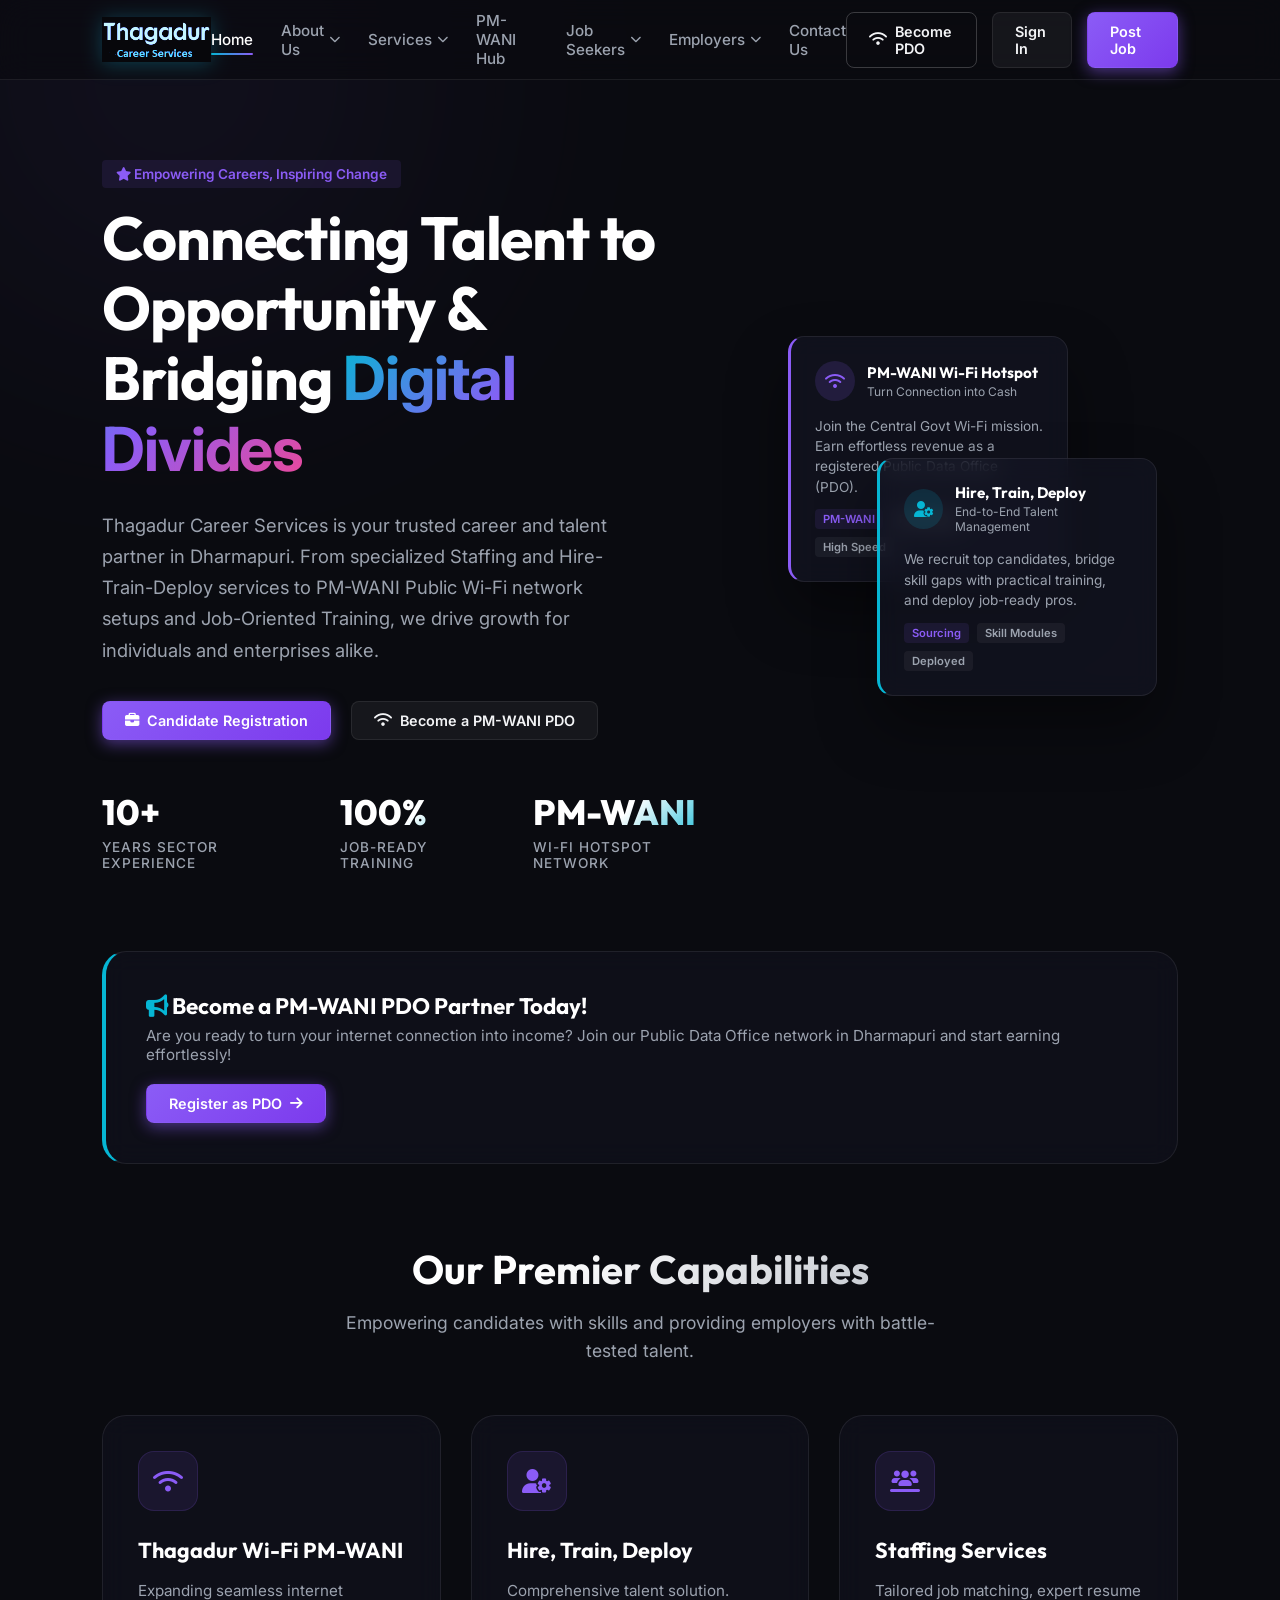
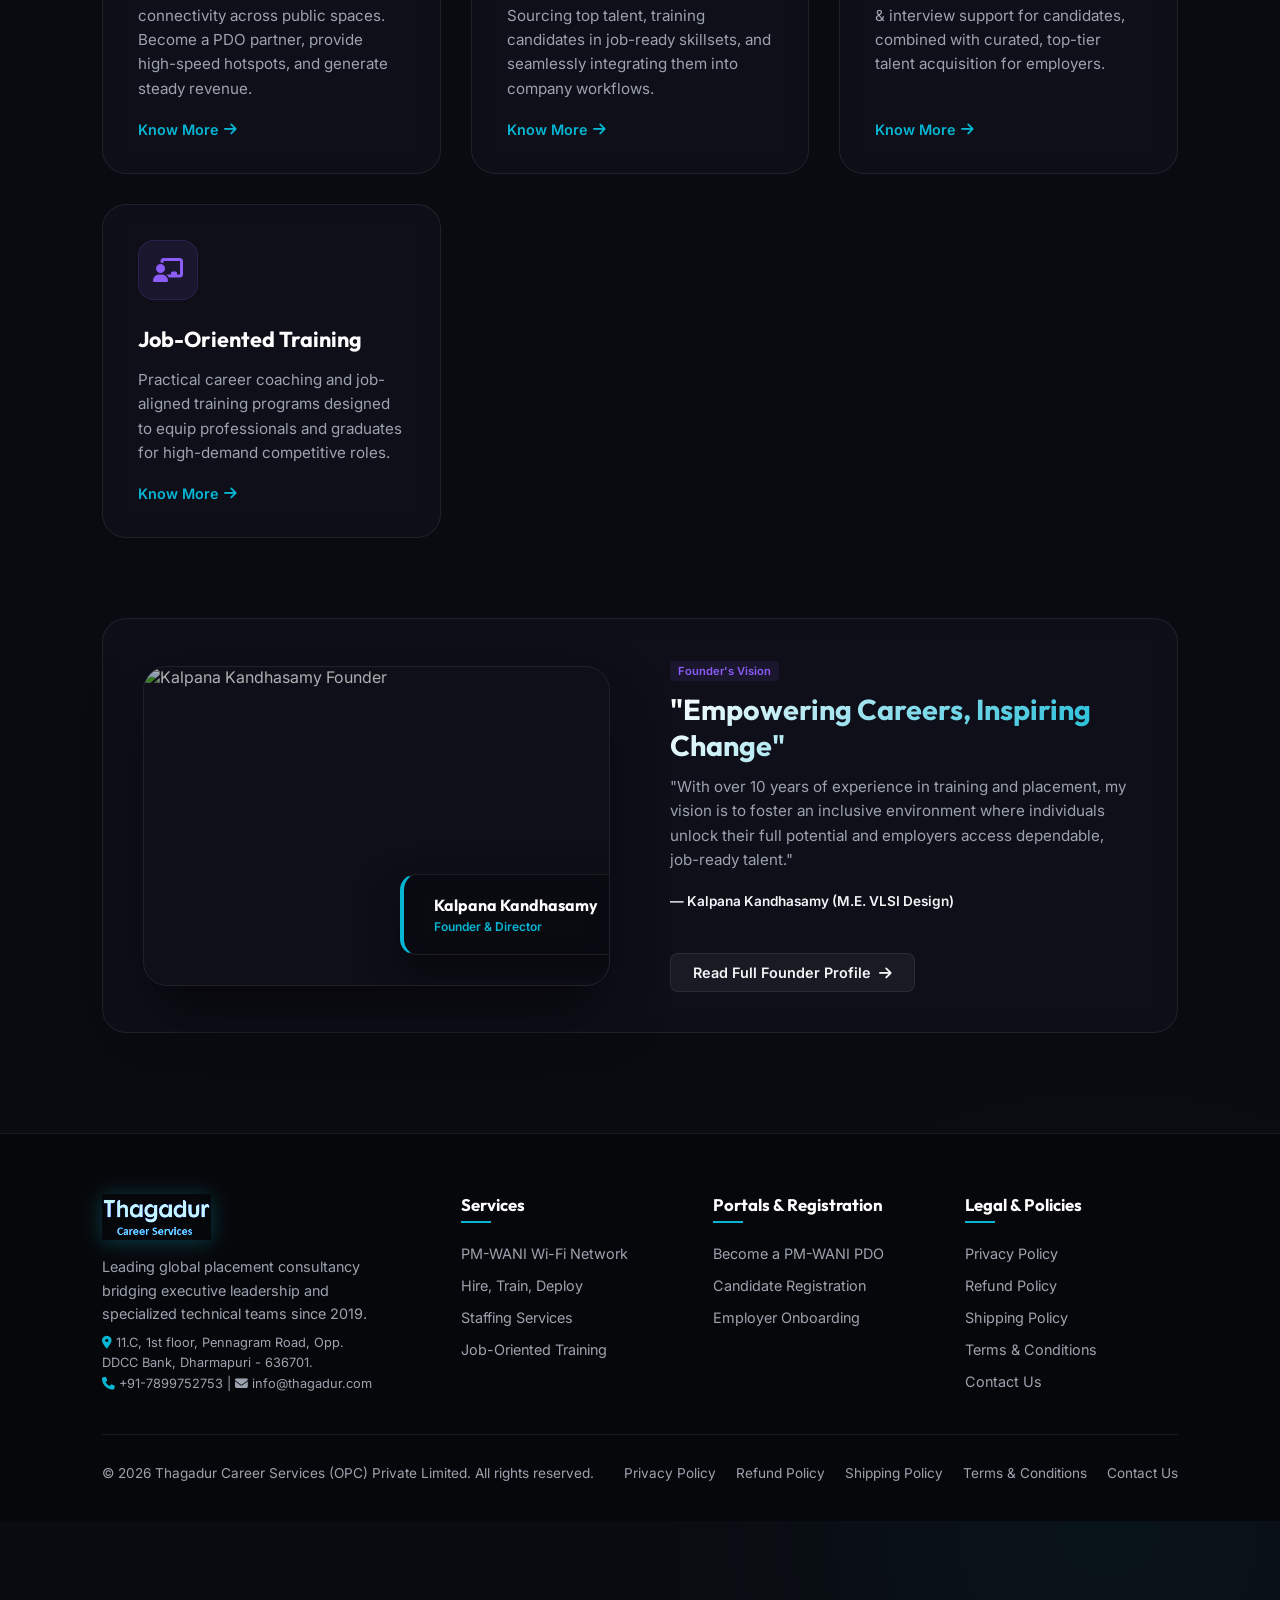
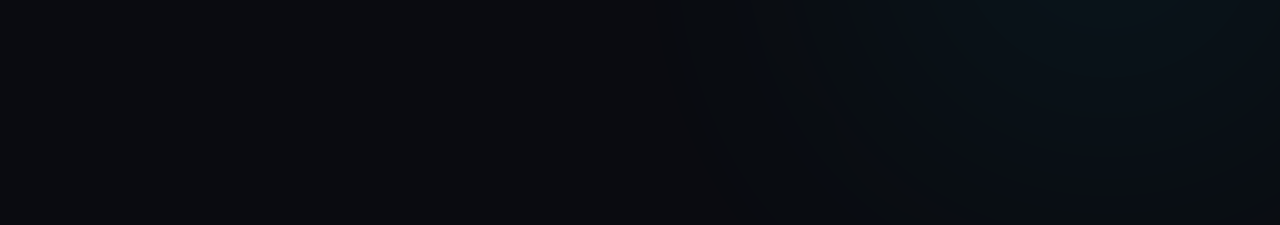
==== commit c438e914: "Add standalone subpages for Privacy Policy, Refund Policy, Shipping Policy, Terms & Conditions, and " ====
--- a/index.html
+++ b/index.html
@@ -949,23 +949,22 @@
             <div class="footer-col">
                 <h4>Legal & Policies</h4>
                 <ul class="footer-links">
-                    <li><a href="#about" onclick="navigateTo('about')">Founder's Profile</a></li>
-                    <li><a href="#contact" onclick="navigateTo('contact')">Contact Us</a></li>
-                    <li><a href="javascript:void(0)" onclick="openPolicyModal('privacy')">Privacy Policy</a></li>
-                    <li><a href="javascript:void(0)" onclick="openPolicyModal('refund')">Refund Policy</a></li>
-                    <li><a href="javascript:void(0)" onclick="openPolicyModal('shipping')">Shipping Policy</a></li>
-                    <li><a href="javascript:void(0)" onclick="openPolicyModal('terms')">Terms & Conditions</a></li>
+                    <li><a href="privacy-policy.html">Privacy Policy</a></li>
+                    <li><a href="refund-policy.html">Refund Policy</a></li>
+                    <li><a href="shipping-policy.html">Shipping Policy</a></li>
+                    <li><a href="terms-conditions.html">Terms & Conditions</a></li>
+                    <li><a href="contact-us.html">Contact Us</a></li>
                 </ul>
             </div>
         </div>
         <div class="footer-bottom">
             <p>&copy; 2026 Thagadur Career Services (OPC) Private Limited. All rights reserved.</p>
             <div class="footer-bottom-links">
-                <a href="javascript:void(0)" onclick="openPolicyModal('privacy')">Privacy Policy</a>
-                <a href="javascript:void(0)" onclick="openPolicyModal('refund')">Refund Policy</a>
-                <a href="javascript:void(0)" onclick="openPolicyModal('shipping')">Shipping Policy</a>
-                <a href="javascript:void(0)" onclick="openPolicyModal('terms')">Terms & Conditions</a>
-                <a href="#contact" onclick="navigateTo('contact')">Contact Us</a>
+                <a href="privacy-policy.html">Privacy Policy</a>
+                <a href="refund-policy.html">Refund Policy</a>
+                <a href="shipping-policy.html">Shipping Policy</a>
+                <a href="terms-conditions.html">Terms & Conditions</a>
+                <a href="contact-us.html">Contact Us</a>
             </div>
         </div>
     </footer>
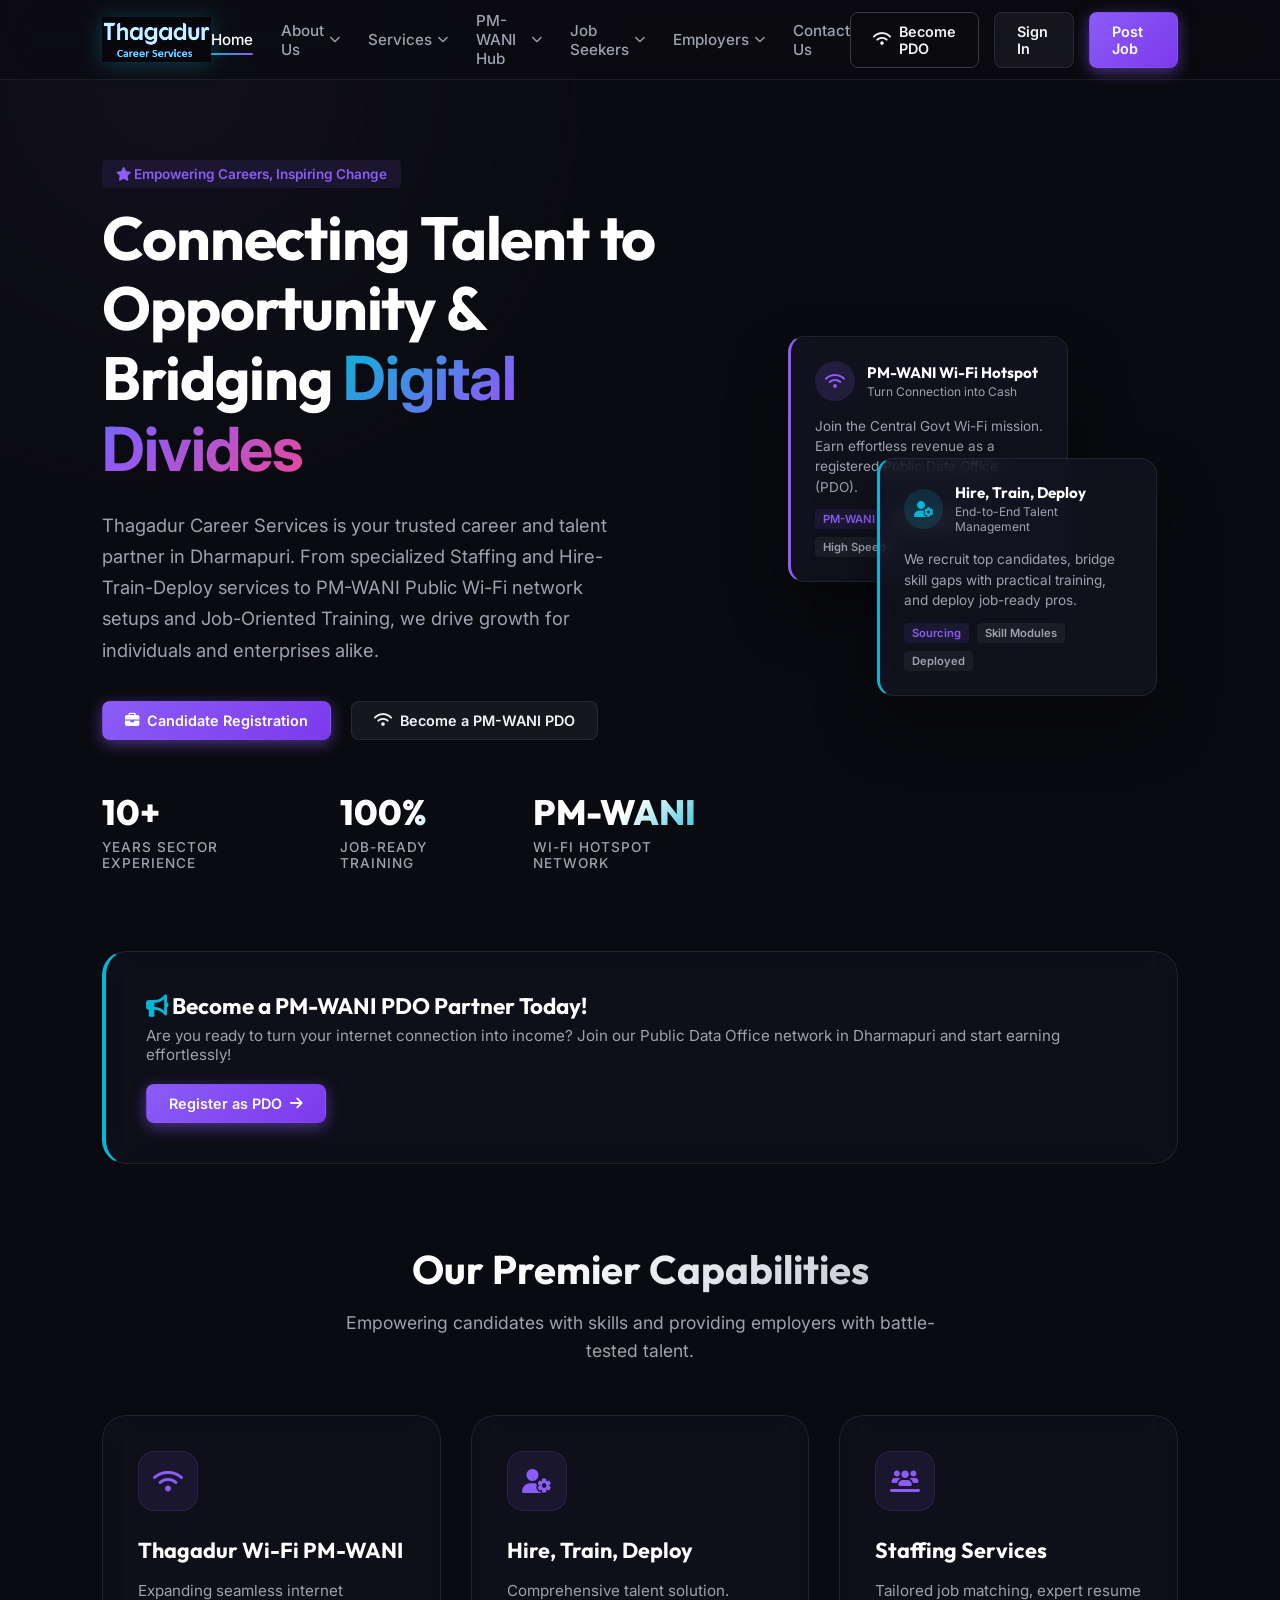
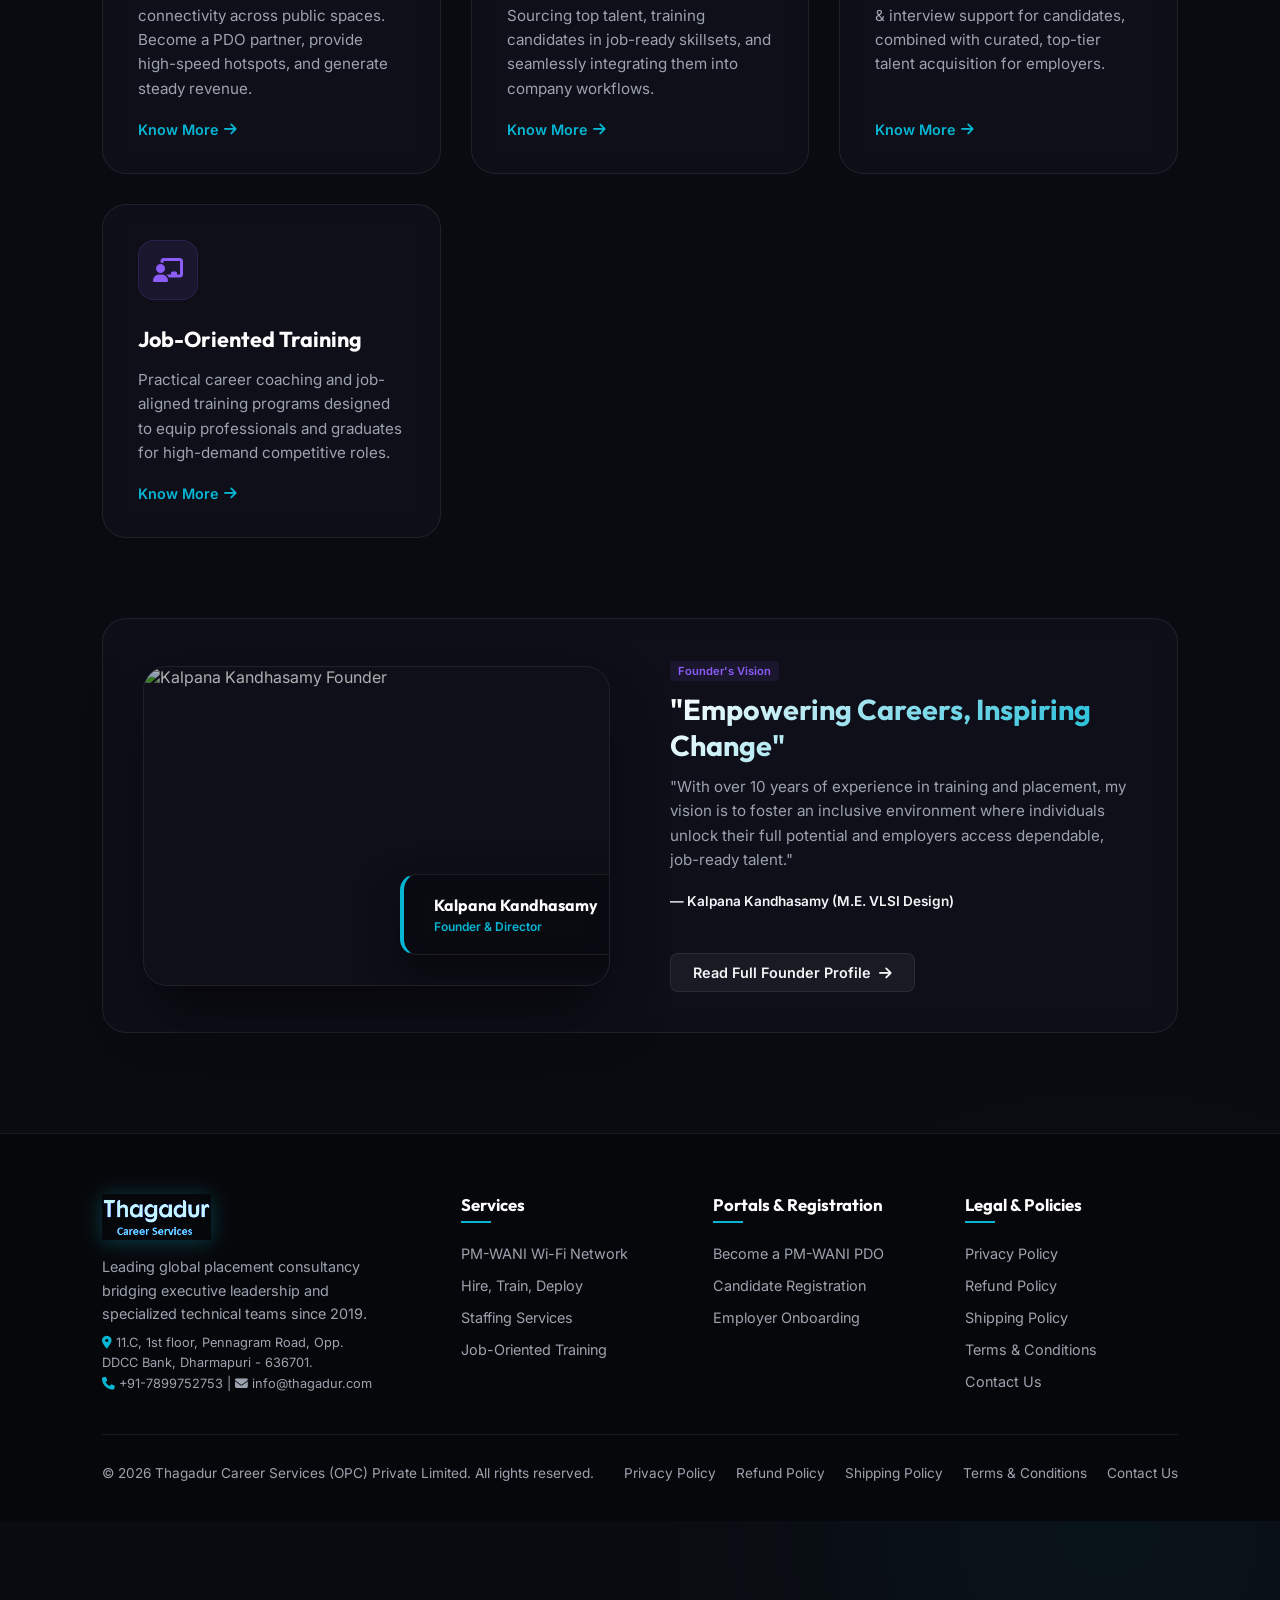
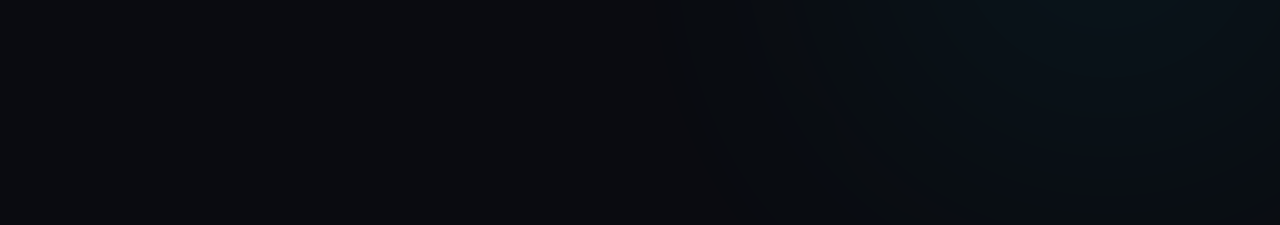
==== commit 12069f5b: "Move Become a PDO Partner under PM-WANI Hub dropdown menu" ====
--- a/index.html
+++ b/index.html
@@ -35,13 +35,22 @@
                 <li class="nav-dropdown">
                     <a href="#services" class="nav-link" onclick="navigateTo('services')">Services <i class="fa-solid fa-chevron-down dropdown-icon"></i></a>
                     <ul class="dropdown-menu">
+                        <li><a href="#services" onclick="navigateTo('services'); setTimeout(()=>openServiceModal('aiconsulting'), 100)">AI Implementation & Consulting</a></li>
+                        <li><a href="#services" onclick="navigateTo('services'); setTimeout(()=>openServiceModal('devopscloud'), 100)">DevOps & Cloud Migration</a></li>
+                        <li><a href="#services" onclick="navigateTo('services'); setTimeout(()=>openServiceModal('customsoftware'), 100)">Custom Software Development</a></li>
                         <li><a href="#pmwani" onclick="navigateTo('pmwani')">Thagadur Wi-Fi PM-WANI</a></li>
                         <li><a href="#services" onclick="navigateTo('services')">Hire, Train, Deploy</a></li>
                         <li><a href="#services" onclick="navigateTo('services')">Staffing Services</a></li>
                         <li><a href="#services" onclick="navigateTo('services')">Job-Oriented Training</a></li>
                     </ul>
                 </li>
-                <li><a href="#pmwani" class="nav-link" onclick="navigateTo('pmwani')">PM-WANI Hub</a></li>
+                <li class="nav-dropdown">
+                    <a href="#pmwani" class="nav-link" onclick="navigateTo('pmwani')">PM-WANI Hub <i class="fa-solid fa-chevron-down dropdown-icon"></i></a>
+                    <ul class="dropdown-menu">
+                        <li><a href="#pmwani" onclick="navigateTo('pmwani')">PM-WANI Wi-Fi Overview</a></li>
+                        <li><a href="#pmwani" onclick="navigateTo('pmwani'); setTimeout(() => { const el = document.getElementById('pdo-register-box'); if(el) el.scrollIntoView({behavior:'smooth'}); }, 150)">Become a PDO Partner</a></li>
+                    </ul>
+                </li>
                 <li class="nav-dropdown">
                     <a href="#jobseeker" class="nav-link" onclick="navigateTo('jobseeker')">Job Seekers <i class="fa-solid fa-chevron-down dropdown-icon"></i></a>
                     <ul class="dropdown-menu">
@@ -299,30 +308,51 @@
         <!-- SERVICES SECTION -->
         <section id="services-section">
             <h2 class="section-title">Core Services & Solutions</h2>
-            <p class="section-subtitle">Customized placement, skill training, and digital connectivity frameworks.</p>
+            <p class="section-subtitle">Customized technology consulting, cloud architecture, placement, and skill training frameworks.</p>
             <div class="services-grid">
                 <!-- Service 1 -->
+                <div class="glass-panel service-card">
+                    <div class="service-icon"><i class="fa-solid fa-brain"></i></div>
+                    <h3>AI Implementation & Consulting</h3>
+                    <p>Drive innovation with Generative AI, custom LLM integration, workflow automation bots, and data science strategies tailored for modern enterprise growth.</p>
+                    <a href="javascript:void(0)" class="service-link" onclick="openServiceModal('aiconsulting')">Learn More <i class="fa-solid fa-arrow-right"></i></a>
+                </div>
+                <!-- Service 2 -->
+                <div class="glass-panel service-card">
+                    <div class="service-icon"><i class="fa-solid fa-cloud-arrow-up"></i></div>
+                    <h3>DevOps Consulting & Cloud Migration</h3>
+                    <p>Accelerate software deployment pipelines with CI/CD automation, Kubernetes container orchestration, AWS/Azure cloud migration, and Terraform infrastructure management.</p>
+                    <a href="javascript:void(0)" class="service-link" onclick="openServiceModal('devopscloud')">Learn More <i class="fa-solid fa-arrow-right"></i></a>
+                </div>
+                <!-- Service 3 -->
+                <div class="glass-panel service-card">
+                    <div class="service-icon"><i class="fa-solid fa-code"></i></div>
+                    <h3>Custom Software Development</h3>
+                    <p>Engineer high-performance web applications, enterprise platforms, microservices architecture, and mobile apps built to scale with your business.</p>
+                    <a href="javascript:void(0)" class="service-link" onclick="openServiceModal('customsoftware')">Learn More <i class="fa-solid fa-arrow-right"></i></a>
+                </div>
+                <!-- Service 4 -->
                 <div class="glass-panel service-card">
                     <div class="service-icon"><i class="fa-solid fa-wifi"></i></div>
                     <h3>Thagadur Wi-Fi PM-WANI</h3>
                     <p>Public Wi-Fi Access Network Interface scheme by Govt of India. Enable shopkeepers & entrepreneurs to set up PDO Wi-Fi hotspots and earn revenue.</p>
                     <a href="javascript:void(0)" class="service-link" onclick="openServiceModal('pmwani')">Learn More <i class="fa-solid fa-arrow-right"></i></a>
                 </div>
-                <!-- Service 2 -->
+                <!-- Service 5 -->
                 <div class="glass-panel service-card">
                     <div class="service-icon"><i class="fa-solid fa-user-gear"></i></div>
                     <h3>Hire, Train, Deploy</h3>
                     <p>Streamlined talent acquisition solution. Sourcing top candidates, providing targeted skill training, and deploying job-ready professionals.</p>
                     <a href="javascript:void(0)" class="service-link" onclick="openServiceModal('hiretraindeploy')">Learn More <i class="fa-solid fa-arrow-right"></i></a>
                 </div>
-                <!-- Service 3 -->
+                <!-- Service 6 -->
                 <div class="glass-panel service-card">
                     <div class="service-icon"><i class="fa-solid fa-users-line"></i></div>
                     <h3>Staffing Services</h3>
                     <p>Tailored job matching, expert resume crafting, interview coaching, and talent acquisition for permanent and contract staffing positions.</p>
                     <a href="javascript:void(0)" class="service-link" onclick="openServiceModal('staffing')">Learn More <i class="fa-solid fa-arrow-right"></i></a>
                 </div>
-                <!-- Service 4 -->
+                <!-- Service 7 -->
                 <div class="glass-panel service-card">
                     <div class="service-icon"><i class="fa-solid fa-chalkboard-user"></i></div>
                     <h3>Job-Oriented Training</h3>
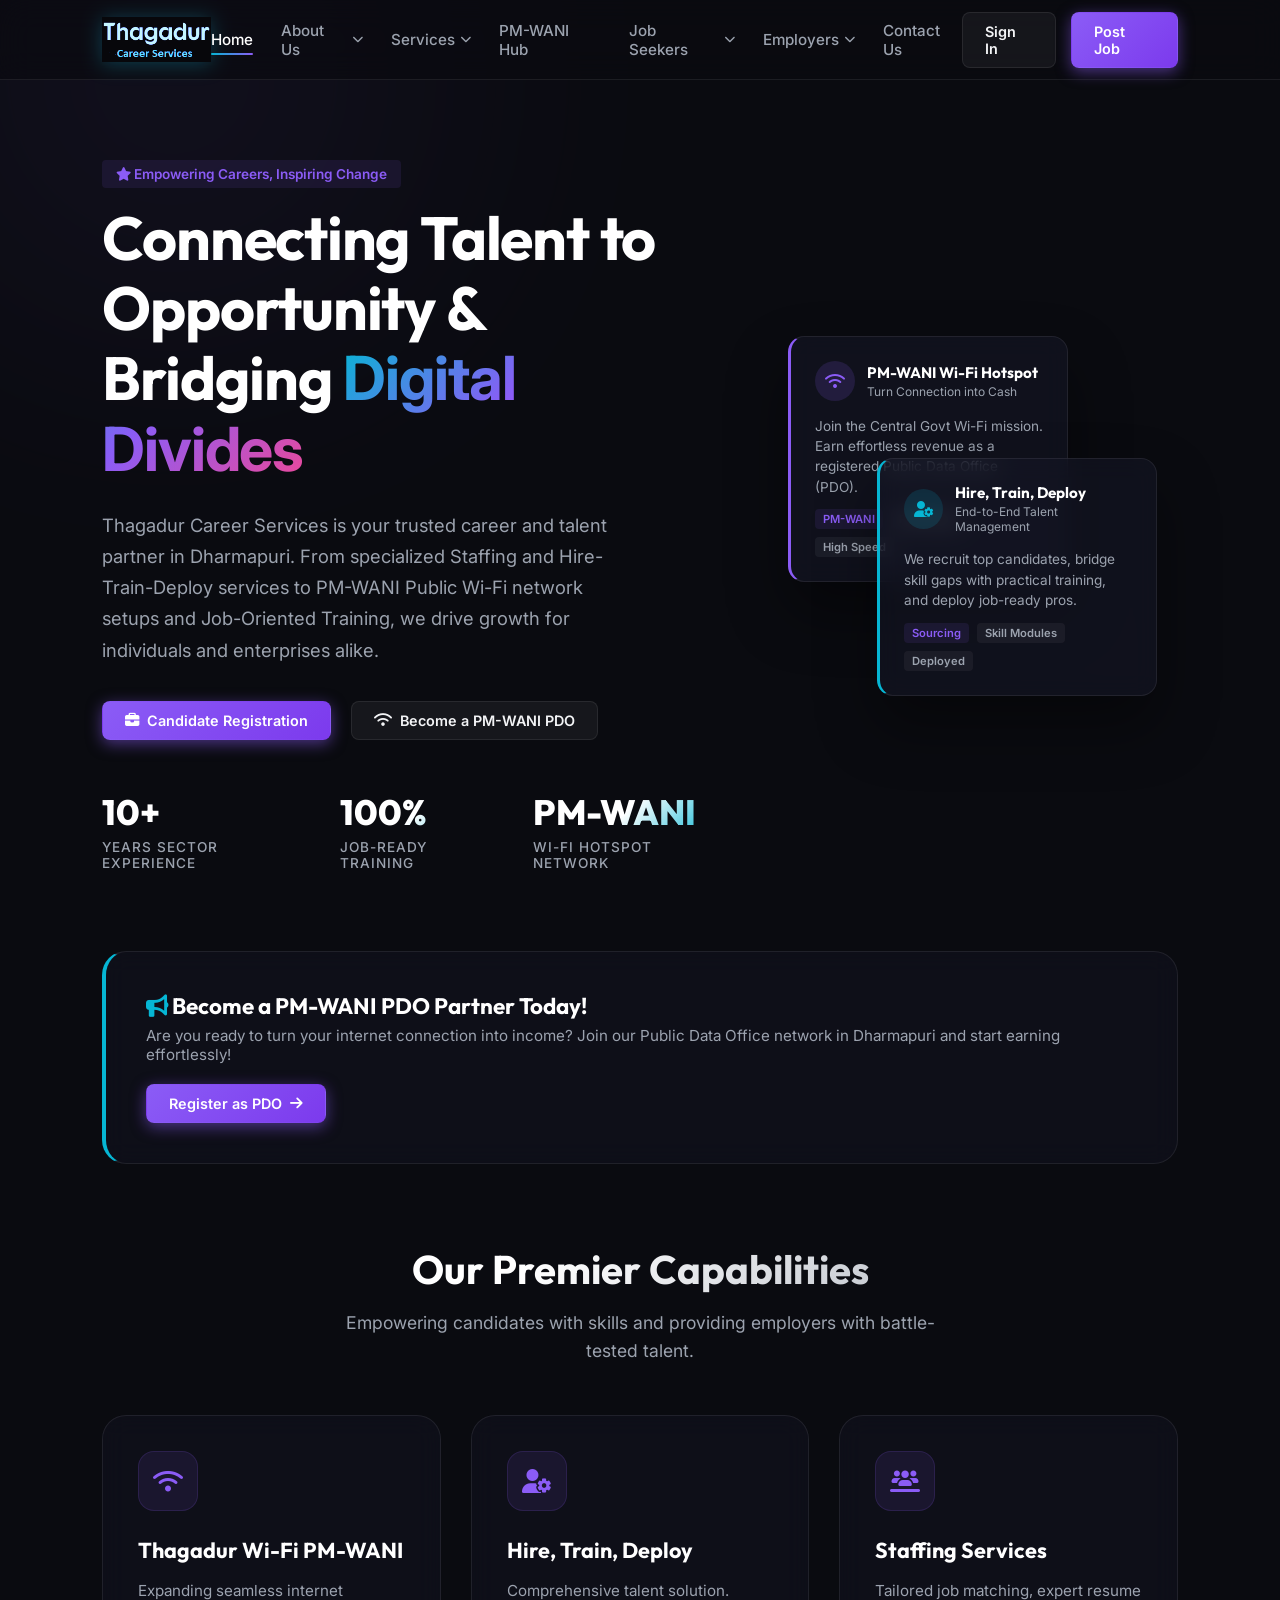
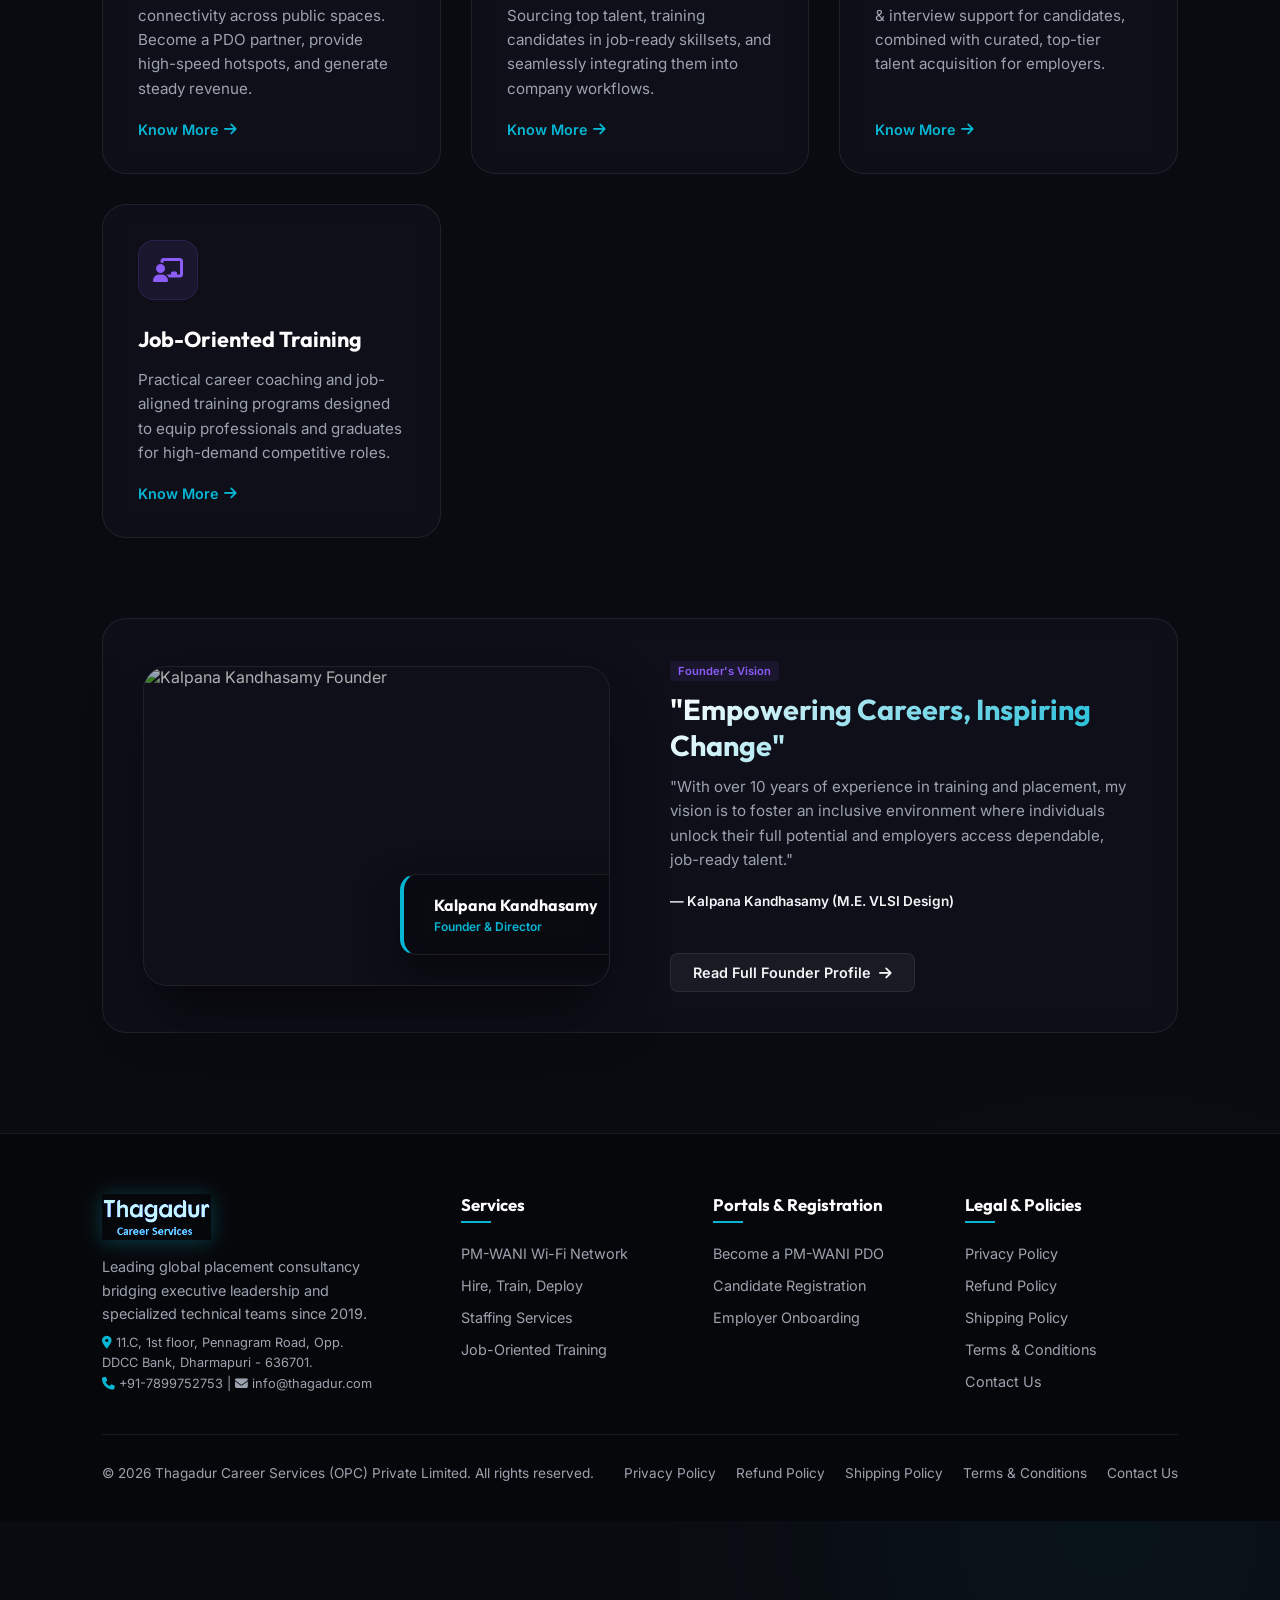
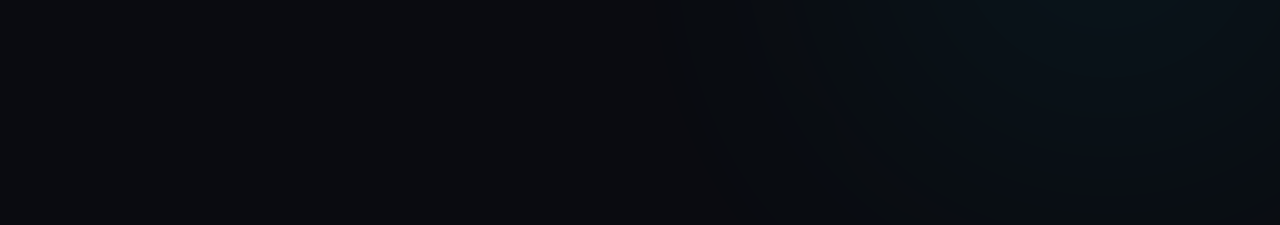
==== commit 41e18125: "Remove Become PDO link/button from navigation header" ====
--- a/index.html
+++ b/index.html
@@ -44,13 +44,7 @@
                         <li><a href="#services" onclick="navigateTo('services')">Job-Oriented Training</a></li>
                     </ul>
                 </li>
-                <li class="nav-dropdown">
-                    <a href="#pmwani" class="nav-link" onclick="navigateTo('pmwani')">PM-WANI Hub <i class="fa-solid fa-chevron-down dropdown-icon"></i></a>
-                    <ul class="dropdown-menu">
-                        <li><a href="#pmwani" onclick="navigateTo('pmwani')">PM-WANI Wi-Fi Overview</a></li>
-                        <li><a href="#pmwani" onclick="navigateTo('pmwani'); setTimeout(() => { const el = document.getElementById('pdo-register-box'); if(el) el.scrollIntoView({behavior:'smooth'}); }, 150)">Become a PDO Partner</a></li>
-                    </ul>
-                </li>
+                <li><a href="#pmwani" class="nav-link" onclick="navigateTo('pmwani')">PM-WANI Hub</a></li>
                 <li class="nav-dropdown">
                     <a href="#jobseeker" class="nav-link" onclick="navigateTo('jobseeker')">Job Seekers <i class="fa-solid fa-chevron-down dropdown-icon"></i></a>
                     <ul class="dropdown-menu">
@@ -69,7 +63,6 @@
             </ul>
         </nav>
         <div class="cta-group">
-            <a href="#pmwani" class="btn btn-outline" onclick="navigateTo('pmwani')"><i class="fa-solid fa-wifi"></i> Become PDO</a>
             <a href="#jobseeker" class="btn btn-secondary" onclick="navigateTo('jobseeker')">Sign In</a>
             <a href="#employer" class="btn btn-primary" onclick="navigateTo('employer')">Post Job</a>
         </div>
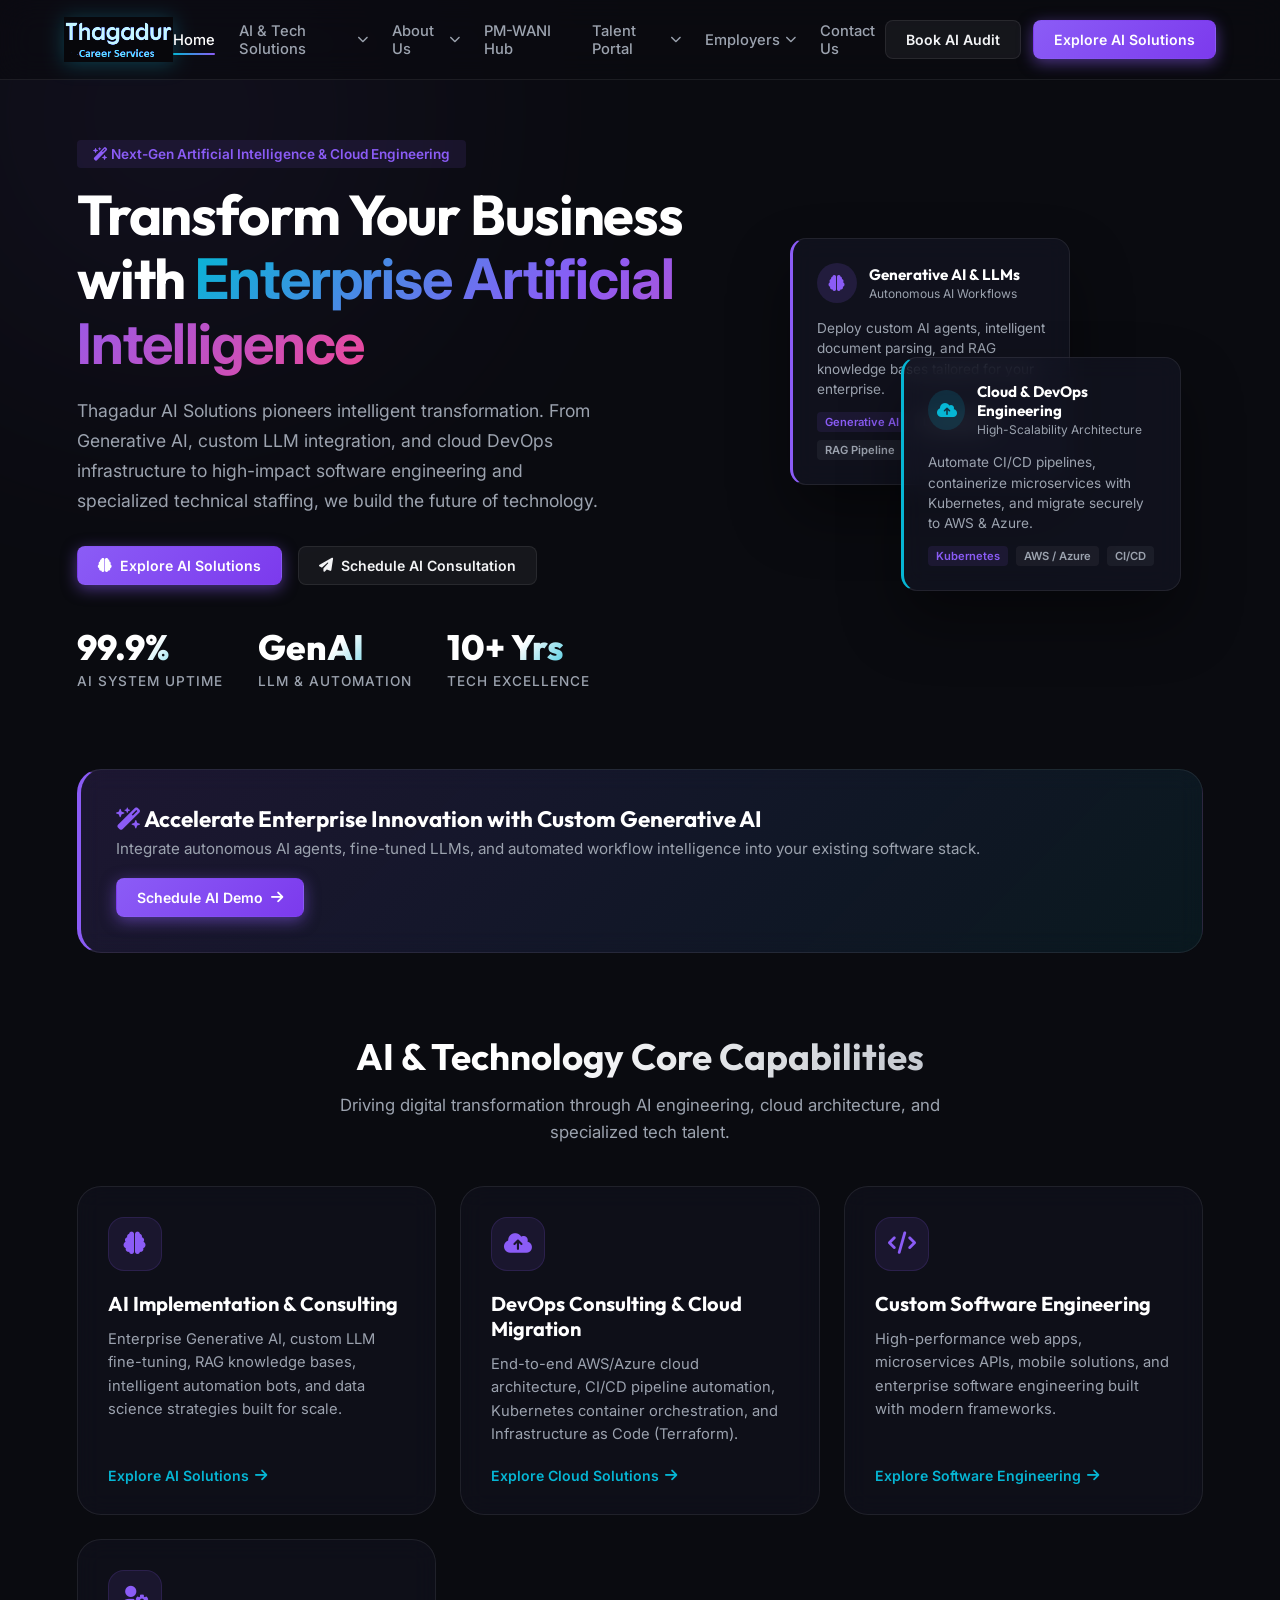
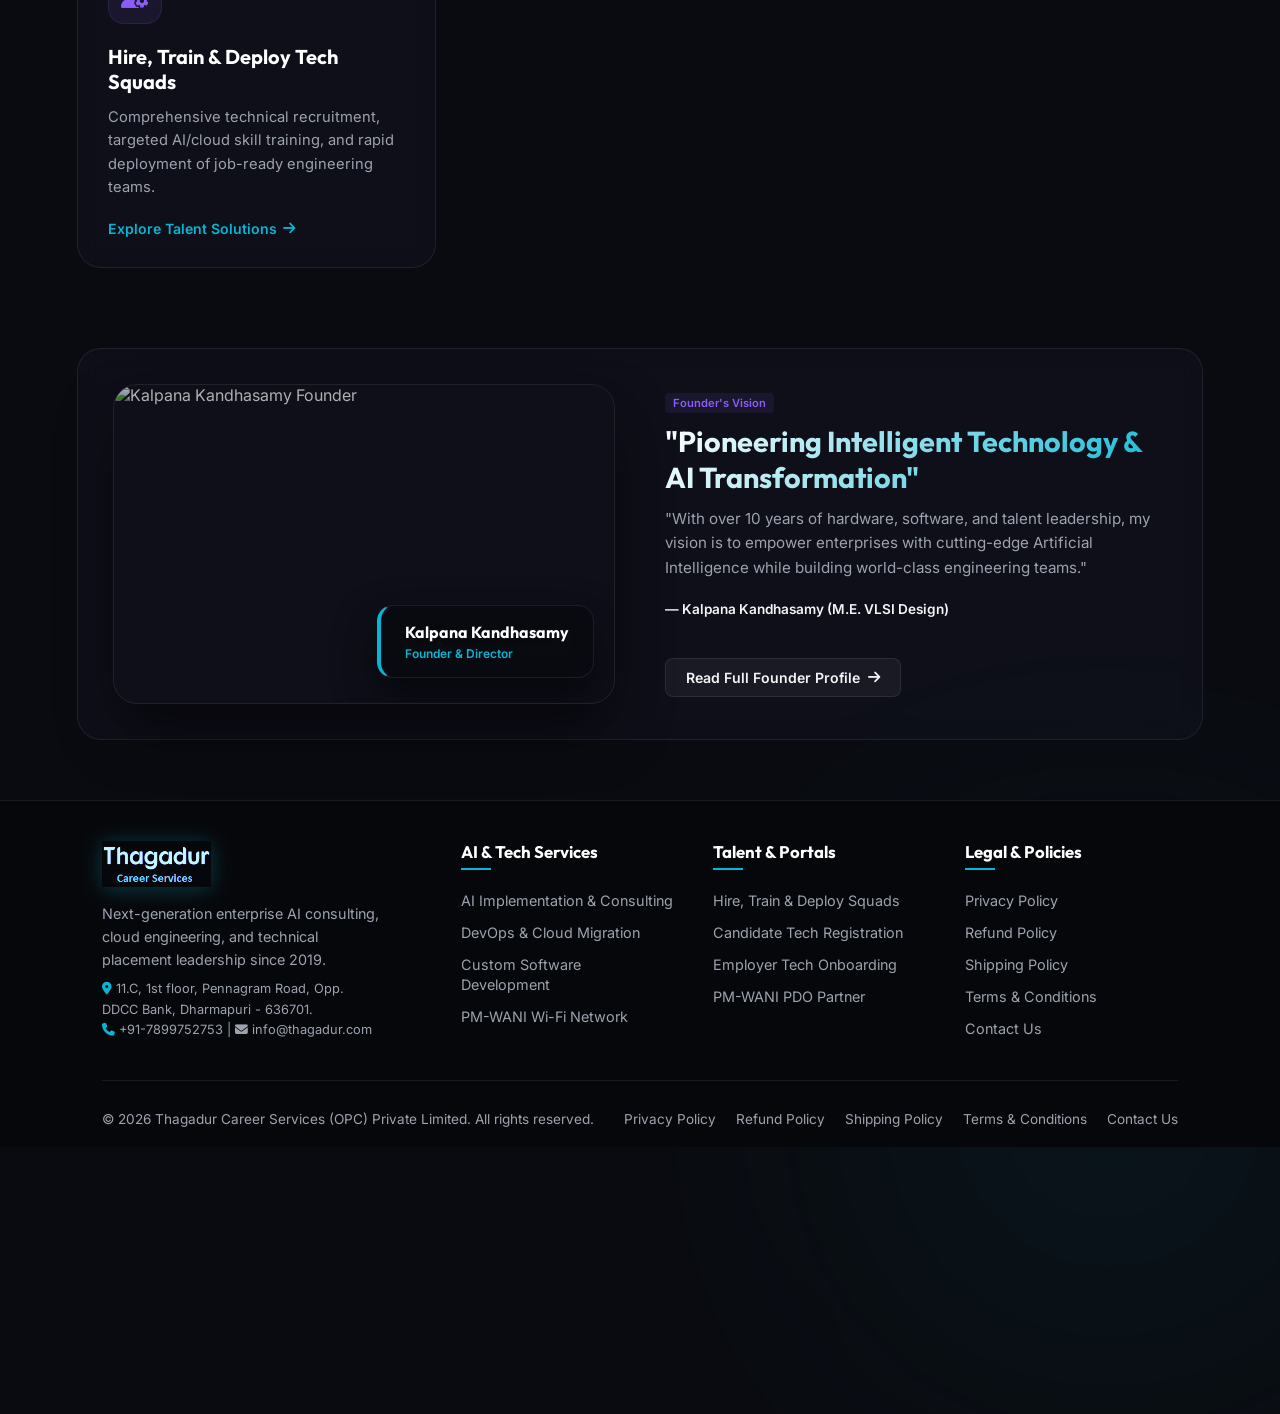
==== commit 228a9adf: "Modernize website positioning to an AI-first Enterprise Technology & Consulting platform" ====
--- a/index.html
+++ b/index.html
@@ -3,8 +3,8 @@
 <head>
     <meta charset="UTF-8">
     <meta name="viewport" content="width=device-width, initial-scale=1.0">
-    <meta name="description" content="Thagadur Career Services - Premier placement, staffing, PM-WANI Wi-Fi, Hire-Train-Deploy and job-oriented training agency based in Dharmapuri. Empowering careers, inspiring change.">
-    <title>Thagadur Career Services | Career & Digital Connectivity Solutions</title>
+    <meta name="description" content="Thagadur AI & Technology Solutions - Next-Generation AI Consulting, Generative AI Implementation, Custom Software Engineering, DevOps Cloud Migration, and PM-WANI Digital Infrastructure.">
+    <title>Thagadur AI & Technology Solutions | Next-Gen AI & Digital Transformation</title>
     <!-- Stylesheets -->
     <link rel="stylesheet" href="style.css">
     <!-- FontAwesome for Icons -->
@@ -15,7 +15,7 @@
     <!-- Header / Navigation -->
     <header id="header">
         <a href="#home" class="logo" onclick="navigateTo('home')">
-            <img src="logo.png" alt="Thagadur Career Services" class="logo-img">
+            <img src="logo.png" alt="Thagadur AI Solutions" class="logo-img">
         </a>
         <button class="menu-toggle" id="menu-toggle" aria-label="Toggle Navigation Menu">
             <span></span>
@@ -26,14 +26,7 @@
             <ul class="nav-links" id="nav-links">
                 <li><a href="#home" class="nav-link active" onclick="navigateTo('home')">Home</a></li>
                 <li class="nav-dropdown">
-                    <a href="#about" class="nav-link" onclick="navigateTo('about')">About Us <i class="fa-solid fa-chevron-down dropdown-icon"></i></a>
-                    <ul class="dropdown-menu">
-                        <li><a href="#about" onclick="navigateTo('about')">Company Profile</a></li>
-                        <li><a href="#about" onclick="navigateTo('about')">Founder's Profile</a></li>
-                    </ul>
-                </li>
-                <li class="nav-dropdown">
-                    <a href="#services" class="nav-link" onclick="navigateTo('services')">Services <i class="fa-solid fa-chevron-down dropdown-icon"></i></a>
+                    <a href="#services" class="nav-link" onclick="navigateTo('services')">AI & Tech Solutions <i class="fa-solid fa-chevron-down dropdown-icon"></i></a>
                     <ul class="dropdown-menu">
                         <li><a href="#services" onclick="navigateTo('services'); setTimeout(()=>openServiceModal('aiconsulting'), 100)">AI Implementation & Consulting</a></li>
                         <li><a href="#services" onclick="navigateTo('services'); setTimeout(()=>openServiceModal('devopscloud'), 100)">DevOps & Cloud Migration</a></li>
@@ -44,9 +37,16 @@
                         <li><a href="#services" onclick="navigateTo('services')">Job-Oriented Training</a></li>
                     </ul>
                 </li>
+                <li class="nav-dropdown">
+                    <a href="#about" class="nav-link" onclick="navigateTo('about')">About Us <i class="fa-solid fa-chevron-down dropdown-icon"></i></a>
+                    <ul class="dropdown-menu">
+                        <li><a href="#about" onclick="navigateTo('about')">Company Profile</a></li>
+                        <li><a href="#about" onclick="navigateTo('about')">Founder's Profile</a></li>
+                    </ul>
+                </li>
                 <li><a href="#pmwani" class="nav-link" onclick="navigateTo('pmwani')">PM-WANI Hub</a></li>
                 <li class="nav-dropdown">
-                    <a href="#jobseeker" class="nav-link" onclick="navigateTo('jobseeker')">Job Seekers <i class="fa-solid fa-chevron-down dropdown-icon"></i></a>
+                    <a href="#jobseeker" class="nav-link" onclick="navigateTo('jobseeker')">Talent Portal <i class="fa-solid fa-chevron-down dropdown-icon"></i></a>
                     <ul class="dropdown-menu">
                         <li><a href="#jobseeker" onclick="navigateTo('jobseeker')">Candidate Registration</a></li>
                         <li><a href="#jobseeker" onclick="navigateTo('jobseeker')">Candidate Sign In</a></li>
@@ -63,8 +63,8 @@
             </ul>
         </nav>
         <div class="cta-group">
-            <a href="#jobseeker" class="btn btn-secondary" onclick="navigateTo('jobseeker')">Sign In</a>
-            <a href="#employer" class="btn btn-primary" onclick="navigateTo('employer')">Post Job</a>
+            <a href="#contact" class="btn btn-secondary" onclick="navigateTo('contact')">Book AI Audit</a>
+            <a href="#services" class="btn btn-primary" onclick="navigateTo('services')">Explore AI Solutions</a>
         </div>
     </header>
 
@@ -75,119 +75,119 @@
         <section id="home-section" class="active">
             <div class="hero-content">
                 <div class="hero-left">
-                    <span class="tag tag-highlight" style="margin-bottom:15px; display:inline-block; padding:6px 14px; font-size:0.85rem;">
-                        <i class="fa-solid fa-star"></i> Empowering Careers, Inspiring Change
+                    <span class="tag tag-highlight" style="margin-bottom:15px; display:inline-block; padding:6px 16px; font-size:0.85rem;">
+                        <i class="fa-solid fa-wand-magic-sparkles"></i> Next-Gen Artificial Intelligence & Cloud Engineering
                     </span>
-                    <h1>Connecting Talent to Opportunity & Bridging <span class="gradient-text">Digital Divides</span></h1>
-                    <p>Thagadur Career Services is your trusted career and talent partner in Dharmapuri. From specialized Staffing and Hire-Train-Deploy services to PM-WANI Public Wi-Fi network setups and Job-Oriented Training, we drive growth for individuals and enterprises alike.</p>
+                    <h1>Transform Your Business with <span class="gradient-text">Enterprise Artificial Intelligence</span></h1>
+                    <p>Thagadur AI Solutions pioneers intelligent transformation. From Generative AI, custom LLM integration, and cloud DevOps infrastructure to high-impact software engineering and specialized technical staffing, we build the future of technology.</p>
                     <div class="hero-btns">
-                        <a href="#jobseeker" class="btn btn-primary" onclick="navigateTo('jobseeker')">
-                            <i class="fa-solid fa-briefcase"></i> Candidate Registration
+                        <a href="#services" class="btn btn-primary" onclick="navigateTo('services')">
+                            <i class="fa-solid fa-brain"></i> Explore AI Solutions
                         </a>
-                        <a href="#pmwani" class="btn btn-secondary" onclick="navigateTo('pmwani')">
-                            <i class="fa-solid fa-wifi"></i> Become a PM-WANI PDO
+                        <a href="#contact" class="btn btn-secondary" onclick="navigateTo('contact')">
+                            <i class="fa-solid fa-paper-plane"></i> Schedule AI Consultation
                         </a>
                     </div>
                     <div class="hero-stats">
                         <div class="stat-item">
-                            <span class="stat-num" id="stat-hires">10+</span>
-                            <span class="stat-label">Years Sector Experience</span>
+                            <span class="stat-num" id="stat-hires">99.9%</span>
+                            <span class="stat-label">AI System Uptime</span>
                         </div>
                         <div class="stat-item">
-                            <span class="stat-num" id="stat-companies">100%</span>
-                            <span class="stat-label">Job-Ready Training</span>
+                            <span class="stat-num" id="stat-companies">GenAI</span>
+                            <span class="stat-label">LLM & Automation</span>
                         </div>
                         <div class="stat-item">
-                            <span class="stat-num" id="stat-jobs">PM-WANI</span>
-                            <span class="stat-label">Wi-Fi Hotspot Network</span>
+                            <span class="stat-num" id="stat-jobs">10+ Yrs</span>
+                            <span class="stat-label">Tech Excellence</span>
                         </div>
                     </div>
                 </div>
                 <div class="hero-right">
                     <div class="glow-card glow-card-1">
                         <div class="card-header">
-                            <div class="card-icon"><i class="fa-solid fa-wifi"></i></div>
+                            <div class="card-icon"><i class="fa-solid fa-brain"></i></div>
                             <div class="card-title">
-                                <h4>PM-WANI Wi-Fi Hotspot</h4>
-                                <p>Turn Connection into Cash</p>
+                                <h4>Generative AI & LLMs</h4>
+                                <p>Autonomous AI Workflows</p>
                             </div>
                         </div>
                         <div class="card-body">
-                            Join the Central Govt Wi-Fi mission. Earn effortless revenue as a registered Public Data Office (PDO).
+                            Deploy custom AI agents, intelligent document parsing, and RAG knowledge bases tailored for your enterprise.
                         </div>
                         <div class="card-tags">
-                            <span class="tag tag-highlight">PM-WANI</span>
-                            <span class="tag">PDO Setup</span>
-                            <span class="tag">High Speed</span>
+                            <span class="tag tag-highlight">Generative AI</span>
+                            <span class="tag">LLM Agents</span>
+                            <span class="tag">RAG Pipeline</span>
                         </div>
                     </div>
                     <div class="glow-card glow-card-2">
                         <div class="card-header">
-                            <div class="card-icon"><i class="fa-solid fa-user-gear"></i></div>
+                            <div class="card-icon"><i class="fa-solid fa-cloud-arrow-up"></i></div>
                             <div class="card-title">
-                                <h4>Hire, Train, Deploy</h4>
-                                <p>End-to-End Talent Management</p>
+                                <h4>Cloud & DevOps Engineering</h4>
+                                <p>High-Scalability Architecture</p>
                             </div>
                         </div>
                         <div class="card-body">
-                            We recruit top candidates, bridge skill gaps with practical training, and deploy job-ready pros.
+                            Automate CI/CD pipelines, containerize microservices with Kubernetes, and migrate securely to AWS & Azure.
                         </div>
                         <div class="card-tags">
-                            <span class="tag tag-highlight">Sourcing</span>
-                            <span class="tag">Skill Modules</span>
-                            <span class="tag">Deployed</span>
-                        </div>
-                    </div>
-                </div>
-            </div>
-
-            <!-- Featured Announcement Banner -->
-            <div class="glass-panel" style="margin-top: 80px; border-left: 4px solid var(--secondary-color); display:flex; justify-content:space-between; align-items:center; flex-wrap:wrap; gap:20px;">
+                            <span class="tag tag-highlight">Kubernetes</span>
+                            <span class="tag">AWS / Azure</span>
+                            <span class="tag">CI/CD</span>
+                        </div>
+                    </div>
+                </div>
+            </div>
+
+            <!-- Featured AI Announcement Banner -->
+            <div class="glass-panel" style="margin-top: 80px; border-left: 4px solid var(--primary-color); display:flex; justify-content:space-between; align-items:center; flex-wrap:wrap; gap:20px; background: linear-gradient(135deg, rgba(139, 92, 246, 0.15), rgba(6, 182, 212, 0.08));">
                 <div>
                     <h3 style="font-size:1.4rem; color:var(--text-highlight); margin-bottom:6px;">
-                        <i class="fa-solid fa-bullhorn" style="color:var(--secondary-color);"></i> Become a PM-WANI PDO Partner Today!
+                        <i class="fa-solid fa-wand-magic-sparkles" style="color:var(--primary-color);"></i> Accelerate Enterprise Innovation with Custom Generative AI
                     </h3>
                     <p style="color:var(--text-muted); font-size:0.95rem; margin:0;">
-                        Are you ready to turn your internet connection into income? Join our Public Data Office network in Dharmapuri and start earning effortlessly!
+                        Integrate autonomous AI agents, fine-tuned LLMs, and automated workflow intelligence into your existing software stack.
                     </p>
                 </div>
-                <a href="#pmwani" class="btn btn-primary" onclick="navigateTo('pmwani')">
-                    Register as PDO <i class="fa-solid fa-arrow-right"></i>
+                <a href="#services" class="btn btn-primary" onclick="navigateTo('services'); setTimeout(()=>openServiceModal('aiconsulting'), 100)">
+                    Schedule AI Demo <i class="fa-solid fa-arrow-right"></i>
                 </a>
             </div>
 
-            <!-- Core Services Overview -->
+            <!-- Premier AI & Capabilities Overview -->
             <div style="margin-top: 80px;">
-                <h2 class="section-title">Our Premier Capabilities</h2>
-                <p class="section-subtitle">Empowering candidates with skills and providing employers with battle-tested talent.</p>
+                <h2 class="section-title">AI & Technology Core Capabilities</h2>
+                <p class="section-subtitle">Driving digital transformation through AI engineering, cloud architecture, and specialized tech talent.</p>
                 <div class="services-grid">
-                    <!-- Service 1 -->
+                    <!-- Capability 1 -->
                     <div class="glass-panel service-card">
-                        <div class="service-icon"><i class="fa-solid fa-wifi"></i></div>
-                        <h3>Thagadur Wi-Fi PM-WANI</h3>
-                        <p>Expanding seamless internet connectivity across public spaces. Become a PDO partner, provide high-speed hotspots, and generate steady revenue.</p>
-                        <a href="javascript:void(0)" class="service-link" onclick="openServiceModal('pmwani')">Know More <i class="fa-solid fa-arrow-right"></i></a>
-                    </div>
-                    <!-- Service 2 -->
+                        <div class="service-icon"><i class="fa-solid fa-brain"></i></div>
+                        <h3>AI Implementation & Consulting</h3>
+                        <p>Enterprise Generative AI, custom LLM fine-tuning, RAG knowledge bases, intelligent automation bots, and data science strategies built for scale.</p>
+                        <a href="javascript:void(0)" class="service-link" onclick="openServiceModal('aiconsulting')">Explore AI Solutions <i class="fa-solid fa-arrow-right"></i></a>
+                    </div>
+                    <!-- Capability 2 -->
+                    <div class="glass-panel service-card">
+                        <div class="service-icon"><i class="fa-solid fa-cloud-arrow-up"></i></div>
+                        <h3>DevOps Consulting & Cloud Migration</h3>
+                        <p>End-to-end AWS/Azure cloud architecture, CI/CD pipeline automation, Kubernetes container orchestration, and Infrastructure as Code (Terraform).</p>
+                        <a href="javascript:void(0)" class="service-link" onclick="openServiceModal('devopscloud')">Explore Cloud Solutions <i class="fa-solid fa-arrow-right"></i></a>
+                    </div>
+                    <!-- Capability 3 -->
+                    <div class="glass-panel service-card">
+                        <div class="service-icon"><i class="fa-solid fa-code"></i></div>
+                        <h3>Custom Software Engineering</h3>
+                        <p>High-performance web apps, microservices APIs, mobile solutions, and enterprise software engineering built with modern frameworks.</p>
+                        <a href="javascript:void(0)" class="service-link" onclick="openServiceModal('customsoftware')">Explore Software Engineering <i class="fa-solid fa-arrow-right"></i></a>
+                    </div>
+                    <!-- Capability 4 -->
                     <div class="glass-panel service-card">
                         <div class="service-icon"><i class="fa-solid fa-user-gear"></i></div>
-                        <h3>Hire, Train, Deploy</h3>
-                        <p>Comprehensive talent solution. Sourcing top talent, training candidates in job-ready skillsets, and seamlessly integrating them into company workflows.</p>
-                        <a href="javascript:void(0)" class="service-link" onclick="openServiceModal('hiretraindeploy')">Know More <i class="fa-solid fa-arrow-right"></i></a>
-                    </div>
-                    <!-- Service 3 -->
-                    <div class="glass-panel service-card">
-                        <div class="service-icon"><i class="fa-solid fa-users-line"></i></div>
-                        <h3>Staffing Services</h3>
-                        <p>Tailored job matching, expert resume & interview support for candidates, combined with curated, top-tier talent acquisition for employers.</p>
-                        <a href="javascript:void(0)" class="service-link" onclick="openServiceModal('staffing')">Know More <i class="fa-solid fa-arrow-right"></i></a>
-                    </div>
-                    <!-- Service 4 -->
-                    <div class="glass-panel service-card">
-                        <div class="service-icon"><i class="fa-solid fa-chalkboard-user"></i></div>
-                        <h3>Job-Oriented Training</h3>
-                        <p>Practical career coaching and job-aligned training programs designed to equip professionals and graduates for high-demand competitive roles.</p>
-                        <a href="javascript:void(0)" class="service-link" onclick="openServiceModal('training')">Know More <i class="fa-solid fa-arrow-right"></i></a>
+                        <h3>Hire, Train & Deploy Tech Squads</h3>
+                        <p>Comprehensive technical recruitment, targeted AI/cloud skill training, and rapid deployment of job-ready engineering teams.</p>
+                        <a href="javascript:void(0)" class="service-link" onclick="openServiceModal('hiretraindeploy')">Explore Talent Solutions <i class="fa-solid fa-arrow-right"></i></a>
                     </div>
                 </div>
             </div>
@@ -204,9 +204,9 @@
                     </div>
                     <div class="about-right">
                         <span class="tag tag-highlight" style="margin-bottom:10px; display:inline-block;">Founder's Vision</span>
-                        <h3 style="font-size:1.8rem; margin-bottom:12px;">"Empowering Careers, Inspiring Change"</h3>
+                        <h3 style="font-size:1.8rem; margin-bottom:12px;">"Pioneering Intelligent Technology & AI Transformation"</h3>
                         <p style="font-size:0.95rem; line-height:1.6; color:var(--text-muted); margin-bottom:18px;">
-                            "With over 10 years of experience in training and placement, my vision is to foster an inclusive environment where individuals unlock their full potential and employers access dependable, job-ready talent."
+                            "With over 10 years of hardware, software, and talent leadership, my vision is to empower enterprises with cutting-edge Artificial Intelligence while building world-class engineering teams."
                         </p>
                         <p style="font-size:0.85rem; color:var(--text-primary); font-weight:600;">
                             — Kalpana Kandhasamy (M.E. VLSI Design)
@@ -220,34 +220,37 @@
 
         <!-- ABOUT US & FOUNDER SECTION -->
         <section id="about-section">
-            <h2 class="section-title">About Thagadur Career Services</h2>
-            <p class="section-subtitle">Dedicated to career development, placement excellence, and digital transformation.</p>
+            <h2 class="section-title">About Thagadur AI Solutions</h2>
+            <p class="section-subtitle">Dedicated to Artificial Intelligence engineering, cloud transformation, and specialized technical talent placement.</p>
             
             <div class="about-grid">
                 <div class="about-left-img">
-                    <img src="https://images.unsplash.com/photo-1522071820081-009f0129c71c?auto=format&fit=crop&w=800&q=80" alt="Thagadur Team Meeting">
+                    <img src="https://images.unsplash.com/photo-1522071820081-009f0129c71c?auto=format&fit=crop&w=800&q=80" alt="Thagadur Engineering Team">
                     <div class="img-overlay-card">
                         <h4 style="color:var(--text-highlight); font-size:1.1rem; margin-bottom:5px;">Est. 2019</h4>
-                        <p style="color:var(--text-muted); font-size:0.8rem; line-height:1.4; margin:0;">Headquartered in Dharmapuri, serving candidates and business partners across Tamil Nadu and India.</p>
+                        <p style="color:var(--text-muted); font-size:0.8rem; line-height:1.4; margin:0;">Headquartered in Dharmapuri, delivering AI & Cloud engineering to global enterprise clients.</p>
                     </div>
                 </div>
                 <div class="about-right">
-                    <h3>Building Bridges Between Talent & Growth</h3>
-                    <p>Thagadur Career Services bridges the gap between candidates searching for career opportunities and companies seeking job-ready professionals. We coach students and working professionals through reorganizations, skill developments, and career transitions.</p>
-                    <p>Additionally, as part of the Central Government’s **PM-WANI (Prime Minister Wi-Fi Access Network Interface)** initiative, we empower local shopkeepers and entrepreneurs in Dharmapuri to host Public Wi-Fi hotspots and earn continuous passive income.</p>
+                    <h3>Empowering Enterprises with Intelligence & Talent</h3>
+                    <p>Thagadur AI Solutions bridges deep artificial intelligence expertise with real-world enterprise infrastructure. We consult companies on Generative AI integration, architect cloud-native microservices, and deploy battle-tested engineering teams.</p>
+                    <p>Additionally, as part of our digital connectivity mission, we manage PM-WANI Public Data Office (PDO) deployments in Dharmapuri, extending wireless internet connectivity to thousands of users.</p>
                     
                     <div class="about-values">
                         <div class="value-item">
-                            <div class="value-icon"><i class="fa-solid fa-graduation-cap"></i></div>
+                            <div class="value-icon"><i class="fa-solid fa-brain"></i></div>
                             <div class="value-text">
-                                <h4>Job-Oriented Training</h4>
-                                <p>Customized skill development modules designed to meet modern industry demands.</p>
+                                <h4>Generative AI & LLMs</h4>
+                                <p>Custom AI models, RAG document search, and autonomous business workflows.</p>
                             </div>
                         </div>
                         <div class="value-item">
-                            <div class="value-icon"><i class="fa-solid fa-wifi"></i></div>
+                            <div class="value-icon"><i class="fa-solid fa-cloud-arrow-up"></i></div>
                             <div class="value-text">
-                                <h4>PM-WANI Wi-Fi Mission</h4>
+                                <h4>DevOps & Cloud Scale</h4>
+                                <p>Automated CI/CD pipelines, Kubernetes, and secure cloud migration.</p>
+                            </div>
+                        </div>
                                 <p>Expanding internet connectivity and enabling local PDO monetization.</p>
                             </div>
                         </div>
@@ -944,29 +947,30 @@
         <div class="footer-top">
             <div class="footer-brand">
                 <a href="#home" class="logo" onclick="navigateTo('home')">
-                    <img src="logo.png" alt="Thagadur Career Services" class="logo-img">
+                    <img src="logo.png" alt="Thagadur AI Solutions" class="logo-img">
                 </a>
-                <p>Leading global placement consultancy bridging executive leadership and specialized technical teams since 2019.</p>
+                <p>Next-generation enterprise AI consulting, cloud engineering, and technical placement leadership since 2019.</p>
                 <p style="font-size:0.8rem; color:var(--text-muted); margin-top:8px;">
                     <i class="fa-solid fa-location-dot" style="color:var(--secondary-color);"></i> 11.C, 1st floor, Pennagram Road, Opp. DDCC Bank, Dharmapuri - 636701.<br>
                     <i class="fa-solid fa-phone" style="color:var(--secondary-color); margin-top:4px;"></i> +91-7899752753 | <i class="fa-solid fa-envelope"></i> info@thagadur.com
                 </p>
             </div>
             <div class="footer-col">
-                <h4>Services</h4>
+                <h4>AI & Tech Services</h4>
                 <ul class="footer-links">
+                    <li><a href="#services" onclick="navigateTo('services'); setTimeout(()=>openServiceModal('aiconsulting'), 100)">AI Implementation & Consulting</a></li>
+                    <li><a href="#services" onclick="navigateTo('services'); setTimeout(()=>openServiceModal('devopscloud'), 100)">DevOps & Cloud Migration</a></li>
+                    <li><a href="#services" onclick="navigateTo('services'); setTimeout(()=>openServiceModal('customsoftware'), 100)">Custom Software Development</a></li>
                     <li><a href="#pmwani" onclick="navigateTo('pmwani')">PM-WANI Wi-Fi Network</a></li>
-                    <li><a href="#services" onclick="navigateTo('services')">Hire, Train, Deploy</a></li>
-                    <li><a href="#services" onclick="navigateTo('services')">Staffing Services</a></li>
-                    <li><a href="#services" onclick="navigateTo('services')">Job-Oriented Training</a></li>
                 </ul>
             </div>
             <div class="footer-col">
-                <h4>Portals & Registration</h4>
+                <h4>Talent & Portals</h4>
                 <ul class="footer-links">
-                    <li><a href="#pmwani" onclick="navigateTo('pmwani')">Become a PM-WANI PDO</a></li>
-                    <li><a href="#jobseeker" onclick="navigateTo('jobseeker')">Candidate Registration</a></li>
-                    <li><a href="#employer" onclick="navigateTo('employer')">Employer Onboarding</a></li>
+                    <li><a href="#services" onclick="navigateTo('services')">Hire, Train & Deploy Squads</a></li>
+                    <li><a href="#jobseeker" onclick="navigateTo('jobseeker')">Candidate Tech Registration</a></li>
+                    <li><a href="#employer" onclick="navigateTo('employer')">Employer Tech Onboarding</a></li>
+                    <li><a href="#pmwani" onclick="navigateTo('pmwani')">PM-WANI PDO Partner</a></li>
                 </ul>
             </div>
             <div class="footer-col">
--- a/style.css
+++ b/style.css
@@ -105,7 +105,7 @@
     display: flex;
     justify-content: space-between;
     align-items: center;
-    padding: 0 8%;
+    padding: 0 5%;
     transition: var(--transition-smooth);
 }
 
@@ -145,7 +145,7 @@
 .nav-links {
     display: flex;
     list-style: none;
-    gap: 28px;
+    gap: 24px;
     align-items: center;
 }
 
@@ -153,7 +153,7 @@
     text-decoration: none;
     color: var(--text-muted);
     font-weight: 500;
-    font-size: 0.95rem;
+    font-size: 0.92rem;
     transition: var(--transition-fast);
     position: relative;
     padding: 6px 0;
@@ -196,13 +196,13 @@
     position: absolute;
     top: 100%;
     left: 0;
-    min-width: 210px;
+    min-width: 230px;
     background: rgba(14, 16, 26, 0.95);
     backdrop-filter: blur(16px);
     -webkit-backdrop-filter: blur(16px);
     border: 1px solid var(--border-color);
     border-radius: var(--border-radius-sm);
-    padding: 10px 0;
+    padding: 8px 0;
     list-style: none;
     box-shadow: 0 15px 35px rgba(0,0,0,0.5);
     opacity: 0;
@@ -224,7 +224,7 @@
 
 .dropdown-menu li a {
     display: block;
-    padding: 10px 20px;
+    padding: 10px 18px;
     color: var(--text-muted);
     font-size: 0.85rem;
     font-weight: 500;
@@ -240,28 +240,30 @@
 .dropdown-menu li a:hover {
     color: var(--text-highlight);
     background: rgba(255, 255, 255, 0.05);
-    padding-left: 24px;
+    padding-left: 22px;
 }
 
 .cta-group {
     display: flex;
-    gap: 15px;
+    gap: 12px;
     align-items: center;
 }
 
 /* Glass Buttons */
 .btn {
-    padding: 10px 22px;
+    padding: 10px 20px;
     border-radius: var(--border-radius-sm);
     font-weight: 600;
-    font-size: 0.9rem;
+    font-size: 0.88rem;
     text-decoration: none;
     transition: var(--transition-smooth);
     cursor: pointer;
     display: inline-flex;
     align-items: center;
+    justify-content: center;
     gap: 8px;
     border: 1px solid transparent;
+    white-space: nowrap;
 }
 
 .btn-primary {
@@ -335,17 +337,15 @@
 /* Layout Main container */
 main {
     margin-top: var(--nav-height);
-    min-height: calc(100vh - var(--nav-height));
     position: relative;
 }
 
 /* Sections Transition */
 section {
-    padding: 80px 8% 100px;
-    min-height: calc(100vh - var(--nav-height));
+    padding: 60px 6% 60px;
     display: none;
     flex-direction: column;
-    justify-content: center;
+    justify-content: flex-start;
     opacity: 0;
     transform: translateY(20px);
     transition: opacity 0.5s ease, transform 0.5s ease;
@@ -365,8 +365,8 @@
 }
 
 .section-title {
-    font-size: 2.5rem;
-    margin-bottom: 15px;
+    font-size: 2.3rem;
+    margin-bottom: 12px;
     text-align: center;
     position: relative;
     background: linear-gradient(135deg, #fff 40%, var(--text-muted) 100%);
@@ -376,10 +376,10 @@
 
 .section-subtitle {
     color: var(--text-muted);
-    font-size: 1.1rem;
+    font-size: 1.05rem;
     text-align: center;
-    max-width: 600px;
-    margin: 0 auto 50px;
+    max-width: 650px;
+    margin: 0 auto 40px;
     line-height: 1.6;
 }
 
@@ -390,7 +390,7 @@
     -webkit-backdrop-filter: blur(12px);
     border: 1px solid var(--border-color);
     border-radius: var(--border-radius-lg);
-    padding: 40px;
+    padding: 35px;
     transition: var(--transition-smooth);
 }
 
@@ -403,14 +403,14 @@
 .hero-content {
     display: grid;
     grid-template-columns: 1.2fr 0.8fr;
-    gap: 50px;
+    gap: 40px;
     align-items: center;
 }
 
 .hero-left h1 {
-    font-size: 3.8rem;
+    font-size: 3.5rem;
     line-height: 1.15;
-    margin-bottom: 25px;
+    margin-bottom: 20px;
     letter-spacing: -0.02em;
 }
 
@@ -422,21 +422,23 @@
 
 .hero-left p {
     color: var(--text-muted);
-    font-size: 1.15rem;
+    font-size: 1.1rem;
     line-height: 1.7;
-    margin-bottom: 35px;
+    margin-bottom: 30px;
     max-width: 540px;
 }
 
 .hero-btns {
     display: flex;
-    gap: 20px;
-    margin-bottom: 50px;
+    gap: 16px;
+    margin-bottom: 40px;
+    flex-wrap: wrap;
 }
 
 .hero-stats {
     display: flex;
-    gap: 40px;
+    gap: 35px;
+    flex-wrap: wrap;
 }
 
 .stat-item {
@@ -457,7 +459,7 @@
 .stat-label {
     color: var(--text-muted);
     font-size: 0.85rem;
-    margin-top: 5px;
+    margin-top: 4px;
     font-weight: 500;
     text-transform: uppercase;
     letter-spacing: 1px;
@@ -466,7 +468,7 @@
 /* Interactive Floating Cards inside Hero Right */
 .hero-right {
     position: relative;
-    height: 450px;
+    height: 420px;
     display: flex;
     justify-content: center;
     align-items: center;
@@ -486,13 +488,13 @@
 }
 
 .glow-card-1 {
-    top: 10%;
+    top: 8%;
     left: 5%;
     border-left: 3px solid var(--primary-color);
 }
 
 .glow-card-2 {
-    bottom: 10%;
+    bottom: 8%;
     right: 5%;
     border-left: 3px solid var(--secondary-color);
     animation-delay: -3s;
@@ -568,7 +570,7 @@
 .about-grid {
     display: grid;
     grid-template-columns: 1fr 1fr;
-    gap: 60px;
+    gap: 50px;
     align-items: center;
 }
 
@@ -576,7 +578,7 @@
     position: relative;
     border-radius: var(--border-radius-lg);
     overflow: hidden;
-    height: 450px;
+    height: 420px;
     box-shadow: 0 30px 60px -10px rgba(0, 0, 0, 0.6);
     border: 1px solid var(--border-color);
 }
@@ -596,21 +598,21 @@
 
 .img-overlay-card {
     position: absolute;
-    bottom: 30px;
-    right: -20px;
+    bottom: 25px;
+    right: 20px;
     background: rgba(10, 11, 16, 0.85);
     backdrop-filter: blur(16px);
     border: 1px solid var(--border-color);
-    padding: 20px 30px;
+    padding: 16px 24px;
     border-radius: var(--border-radius-md);
     border-left: 4px solid var(--secondary-color);
     box-shadow: 0 20px 40px rgba(0,0,0,0.5);
-    max-width: 260px;
+    max-width: 280px;
 }
 
 .about-right h3 {
-    font-size: 2rem;
-    margin-bottom: 20px;
+    font-size: 1.9rem;
+    margin-bottom: 18px;
     background: linear-gradient(135deg, #fff, var(--secondary-color));
     -webkit-background-clip: text;
     -webkit-text-fill-color: transparent;
@@ -618,9 +620,9 @@
 
 .about-right p {
     color: var(--text-muted);
-    font-size: 1rem;
+    font-size: 0.98rem;
     line-height: 1.7;
-    margin-bottom: 25px;
+    margin-bottom: 22px;
 }
 
 .about-values {
@@ -631,13 +633,13 @@
 
 .value-item {
     display: flex;
-    gap: 15px;
+    gap: 14px;
     align-items: flex-start;
 }
 
 .value-icon {
-    width: 36px;
-    height: 36px;
+    width: 38px;
+    height: 38px;
     border-radius: var(--border-radius-sm);
     background: rgba(6, 182, 212, 0.1);
     color: var(--secondary-color);
@@ -649,7 +651,7 @@
 }
 
 .value-text h4 {
-    font-size: 1rem;
+    font-size: 0.98rem;
     margin-bottom: 4px;
 }
 
@@ -657,22 +659,24 @@
     font-size: 0.85rem;
     color: var(--text-muted);
     margin-bottom: 0;
+    line-height: 1.5;
 }
 
 /* Services Section */
 .services-grid {
     display: grid;
-    grid-template-columns: repeat(auto-fit, minmax(320px, 1fr));
-    gap: 30px;
+    grid-template-columns: repeat(auto-fit, minmax(300px, 1fr));
+    gap: 24px;
 }
 
 .service-card {
-    padding: 35px;
+    padding: 30px;
     position: relative;
     overflow: hidden;
     display: flex;
     flex-direction: column;
     align-items: flex-start;
+    height: 100%;
 }
 
 .service-card::before {
@@ -692,18 +696,19 @@
 }
 
 .service-icon {
-    width: 60px;
-    height: 60px;
+    width: 54px;
+    height: 54px;
     border-radius: var(--border-radius-md);
     background: rgba(139, 92, 246, 0.1);
     color: var(--primary-color);
     display: flex;
     align-items: center;
     justify-content: center;
-    font-size: 1.5rem;
-    margin-bottom: 25px;
+    font-size: 1.4rem;
+    margin-bottom: 20px;
     transition: var(--transition-smooth);
     border: 1px solid rgba(139, 92, 246, 0.15);
+    flex-shrink: 0;
 }
 
 .service-card:hover .service-icon {
@@ -714,32 +719,33 @@
 }
 
 .service-card h3 {
-    font-size: 1.35rem;
-    margin-bottom: 15px;
+    font-size: 1.25rem;
+    margin-bottom: 12px;
 }
 
 .service-card p {
     color: var(--text-muted);
-    font-size: 0.95rem;
+    font-size: 0.92rem;
     line-height: 1.6;
     margin-bottom: 20px;
+    flex-grow: 1;
 }
 
 .service-link {
     color: var(--secondary-color);
     text-decoration: none;
-    font-size: 0.9rem;
+    font-size: 0.88rem;
     font-weight: 600;
     display: inline-flex;
     align-items: center;
-    gap: 5px;
+    gap: 6px;
     transition: var(--transition-fast);
     margin-top: auto;
 }
 
 .service-link:hover {
     color: var(--text-highlight);
-    gap: 8px;
+    gap: 10px;
 }
 
 /* Interactive Details Modal overlay */
@@ -1479,7 +1485,8 @@
 footer {
     border-top: 1px solid var(--border-color);
     background: #06070a;
-    padding: 60px 8% 40px;
+    padding: 40px 8% 20px;
+    margin-bottom: 0;
 }
 
 .footer-top {
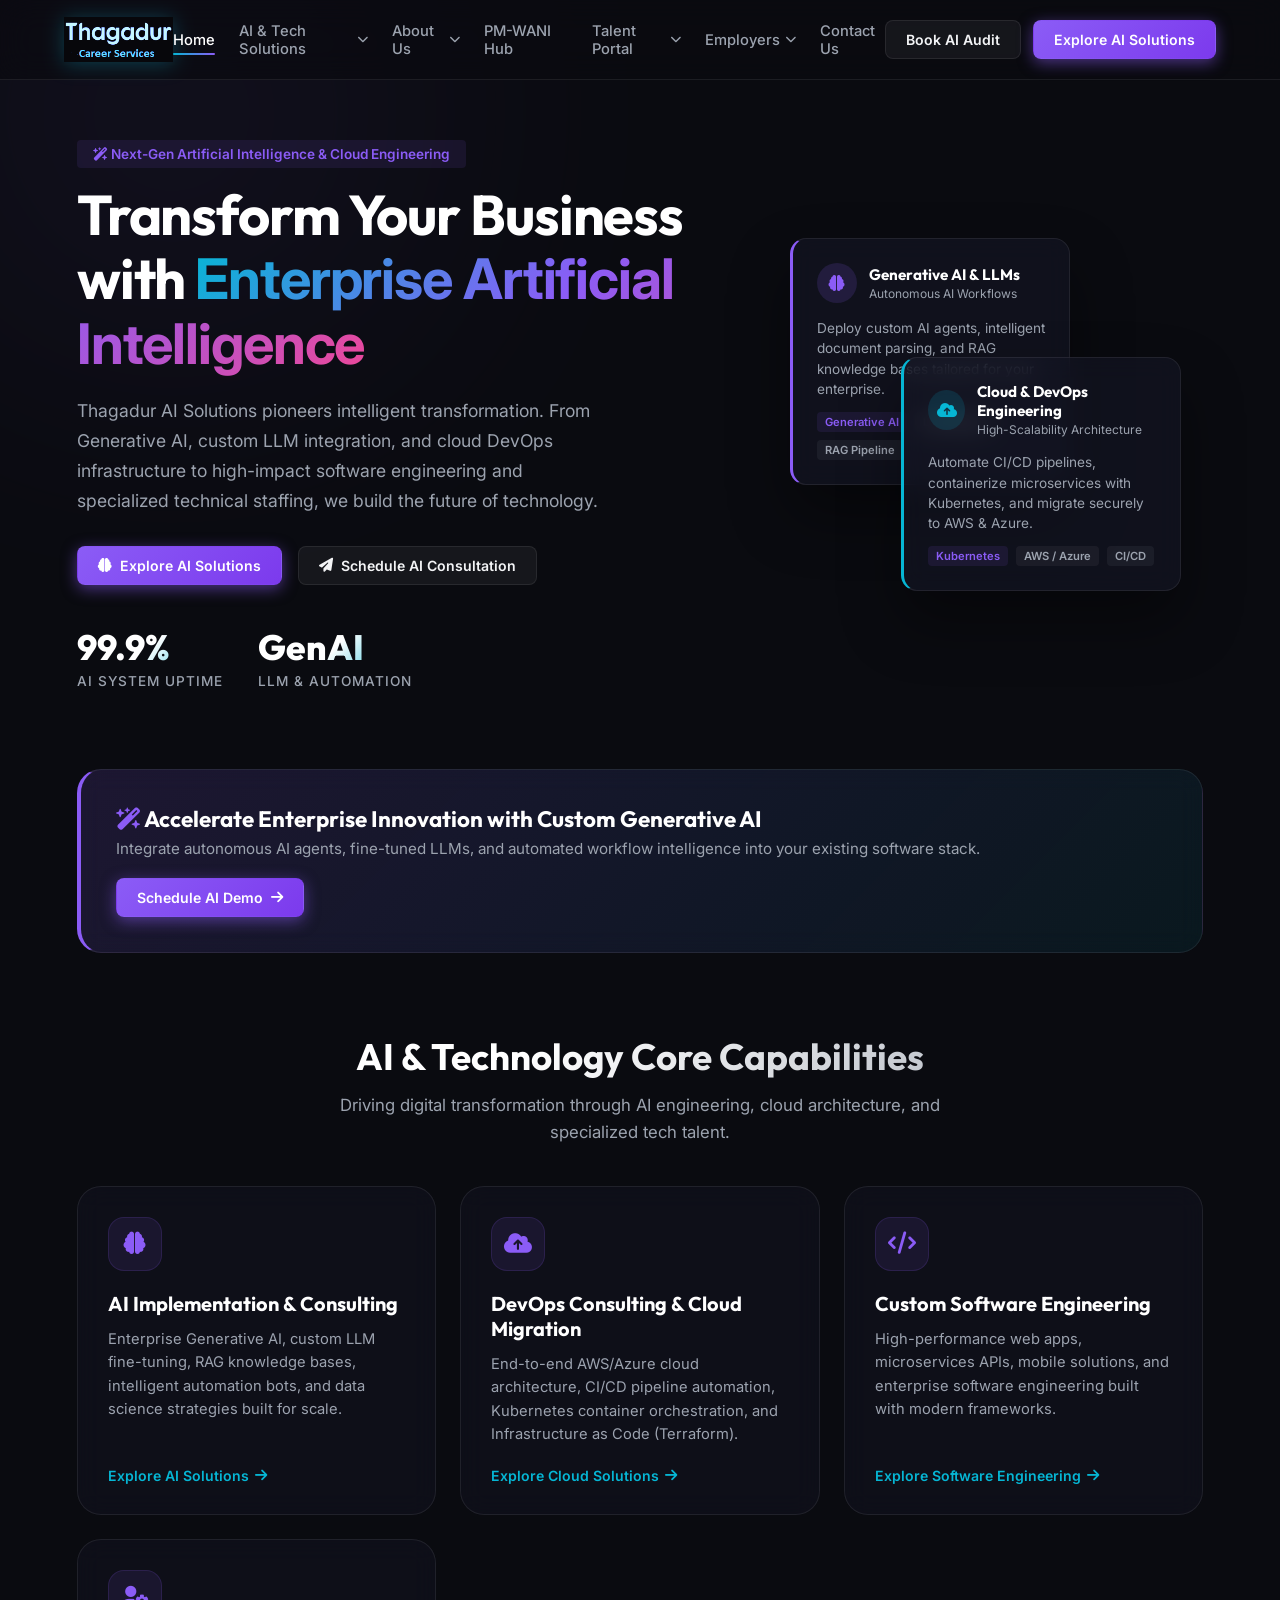
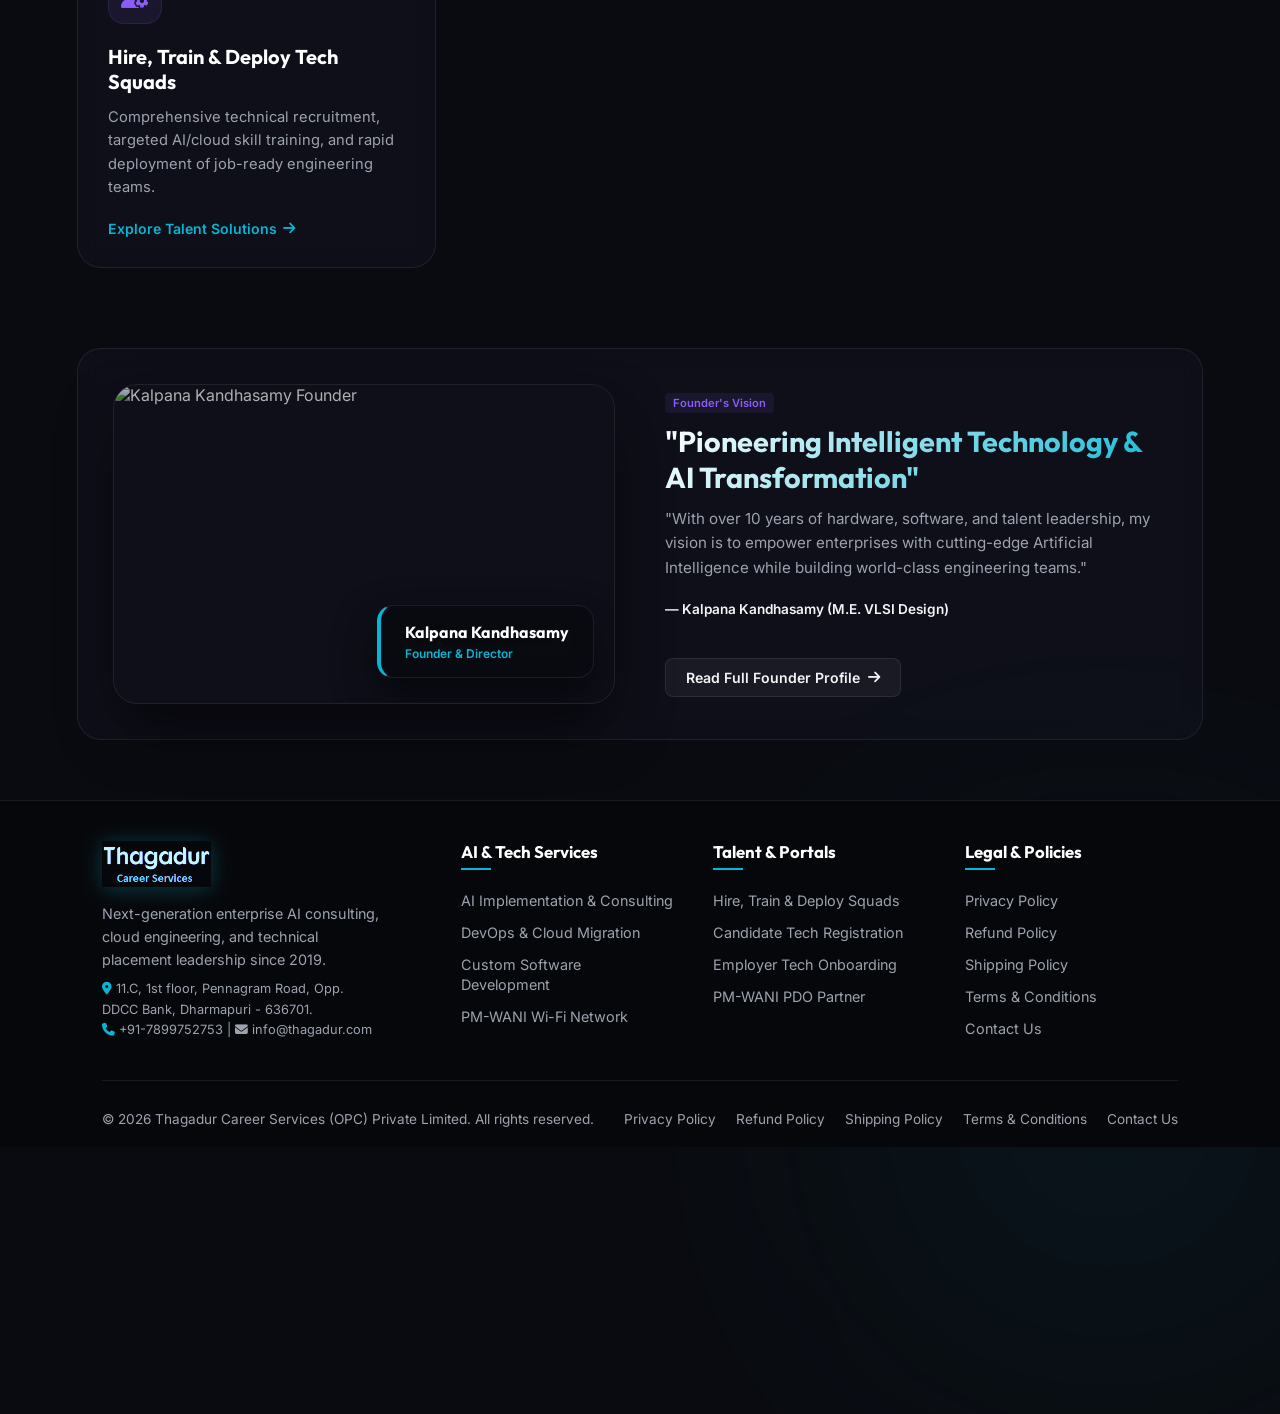
==== commit f320c104: "Remove 10+ Yrs Tech Excellence stat item from hero section" ====
--- a/index.html
+++ b/index.html
@@ -97,10 +97,6 @@
                             <span class="stat-num" id="stat-companies">GenAI</span>
                             <span class="stat-label">LLM & Automation</span>
                         </div>
-                        <div class="stat-item">
-                            <span class="stat-num" id="stat-jobs">10+ Yrs</span>
-                            <span class="stat-label">Tech Excellence</span>
-                        </div>
                     </div>
                 </div>
                 <div class="hero-right">
